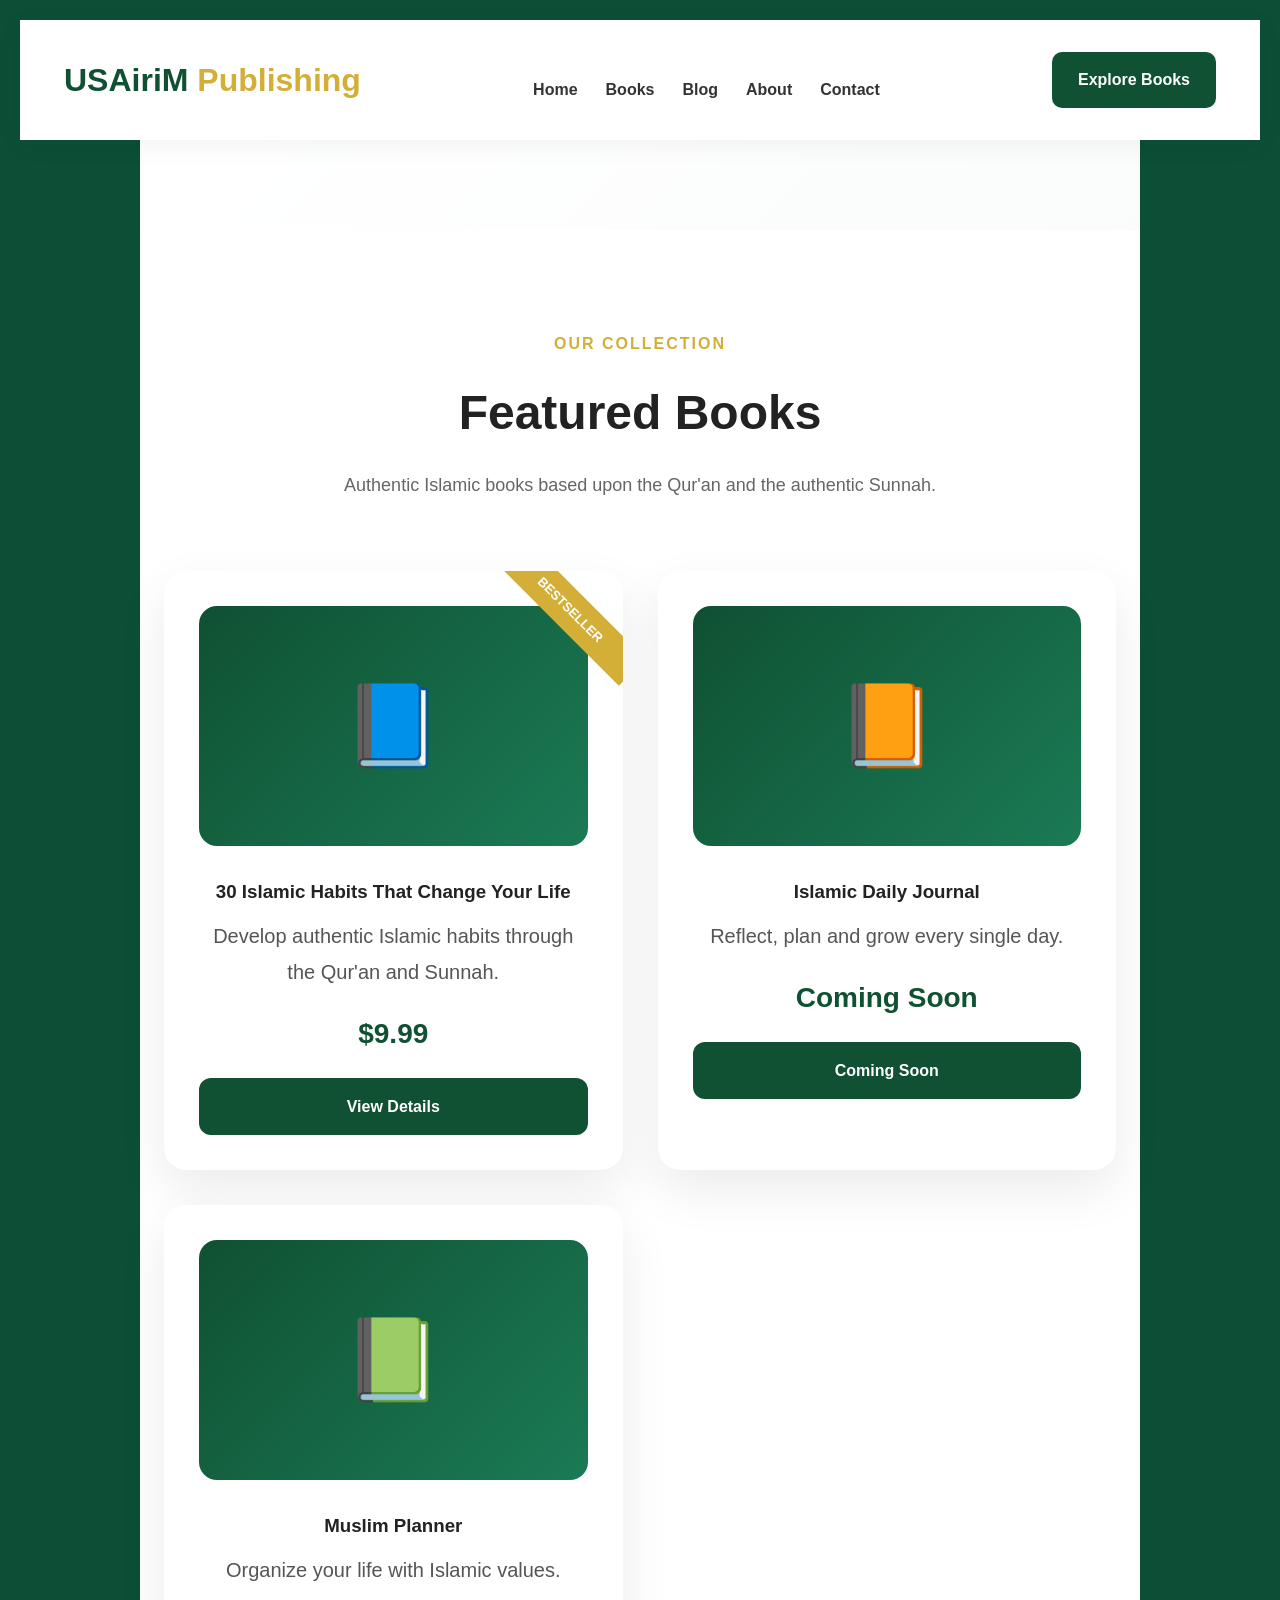
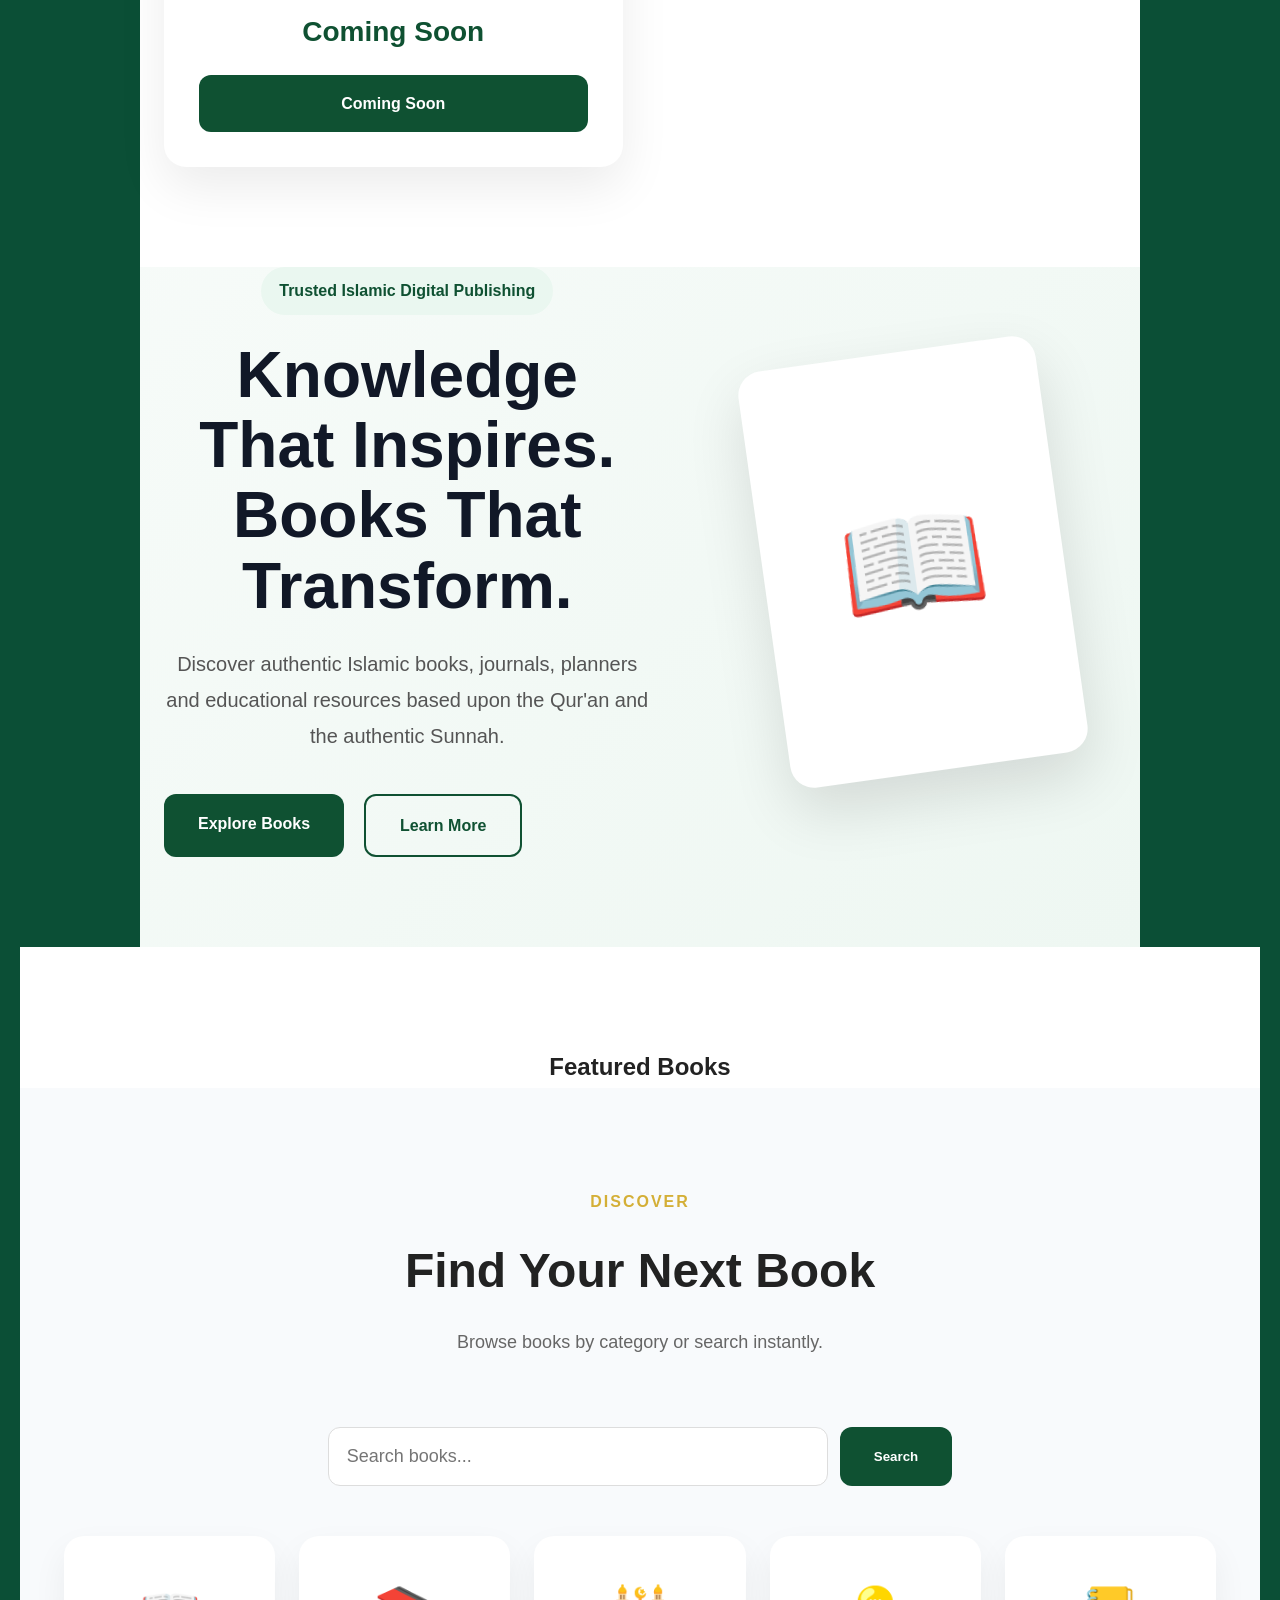
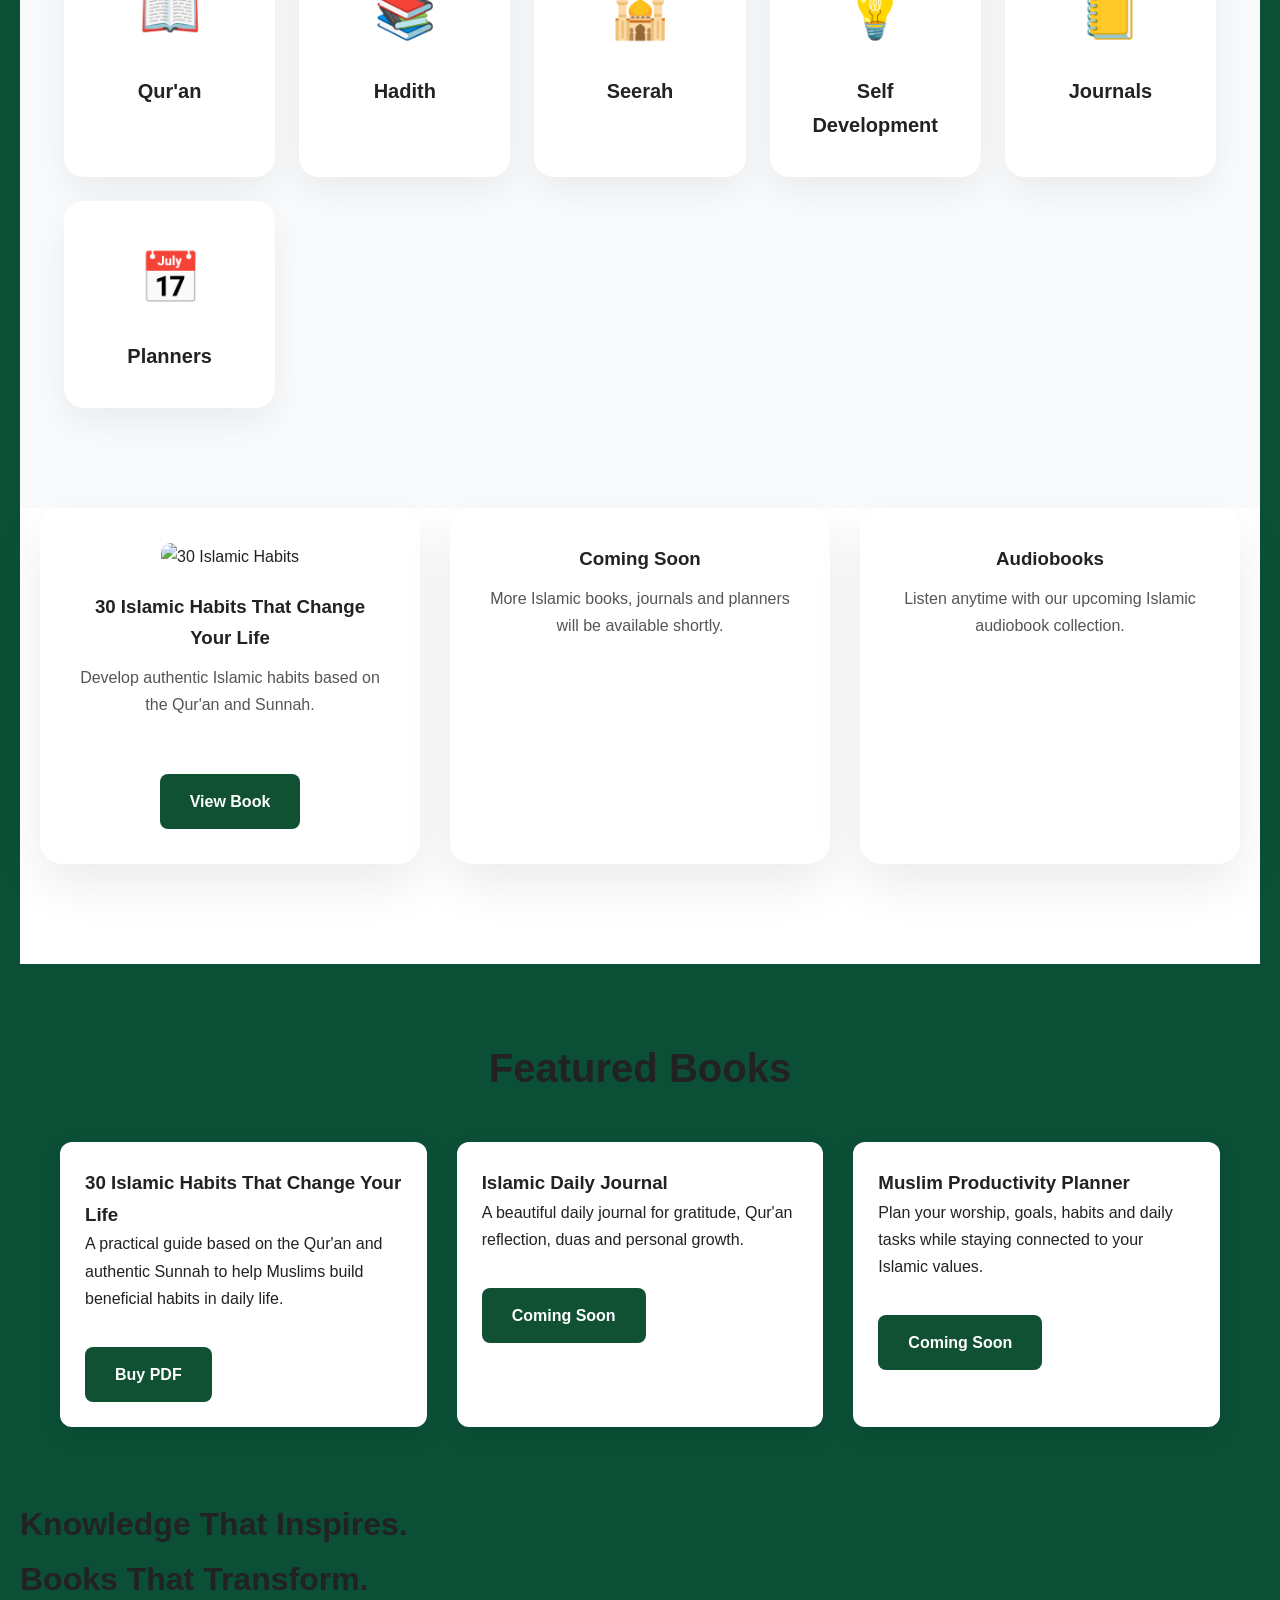
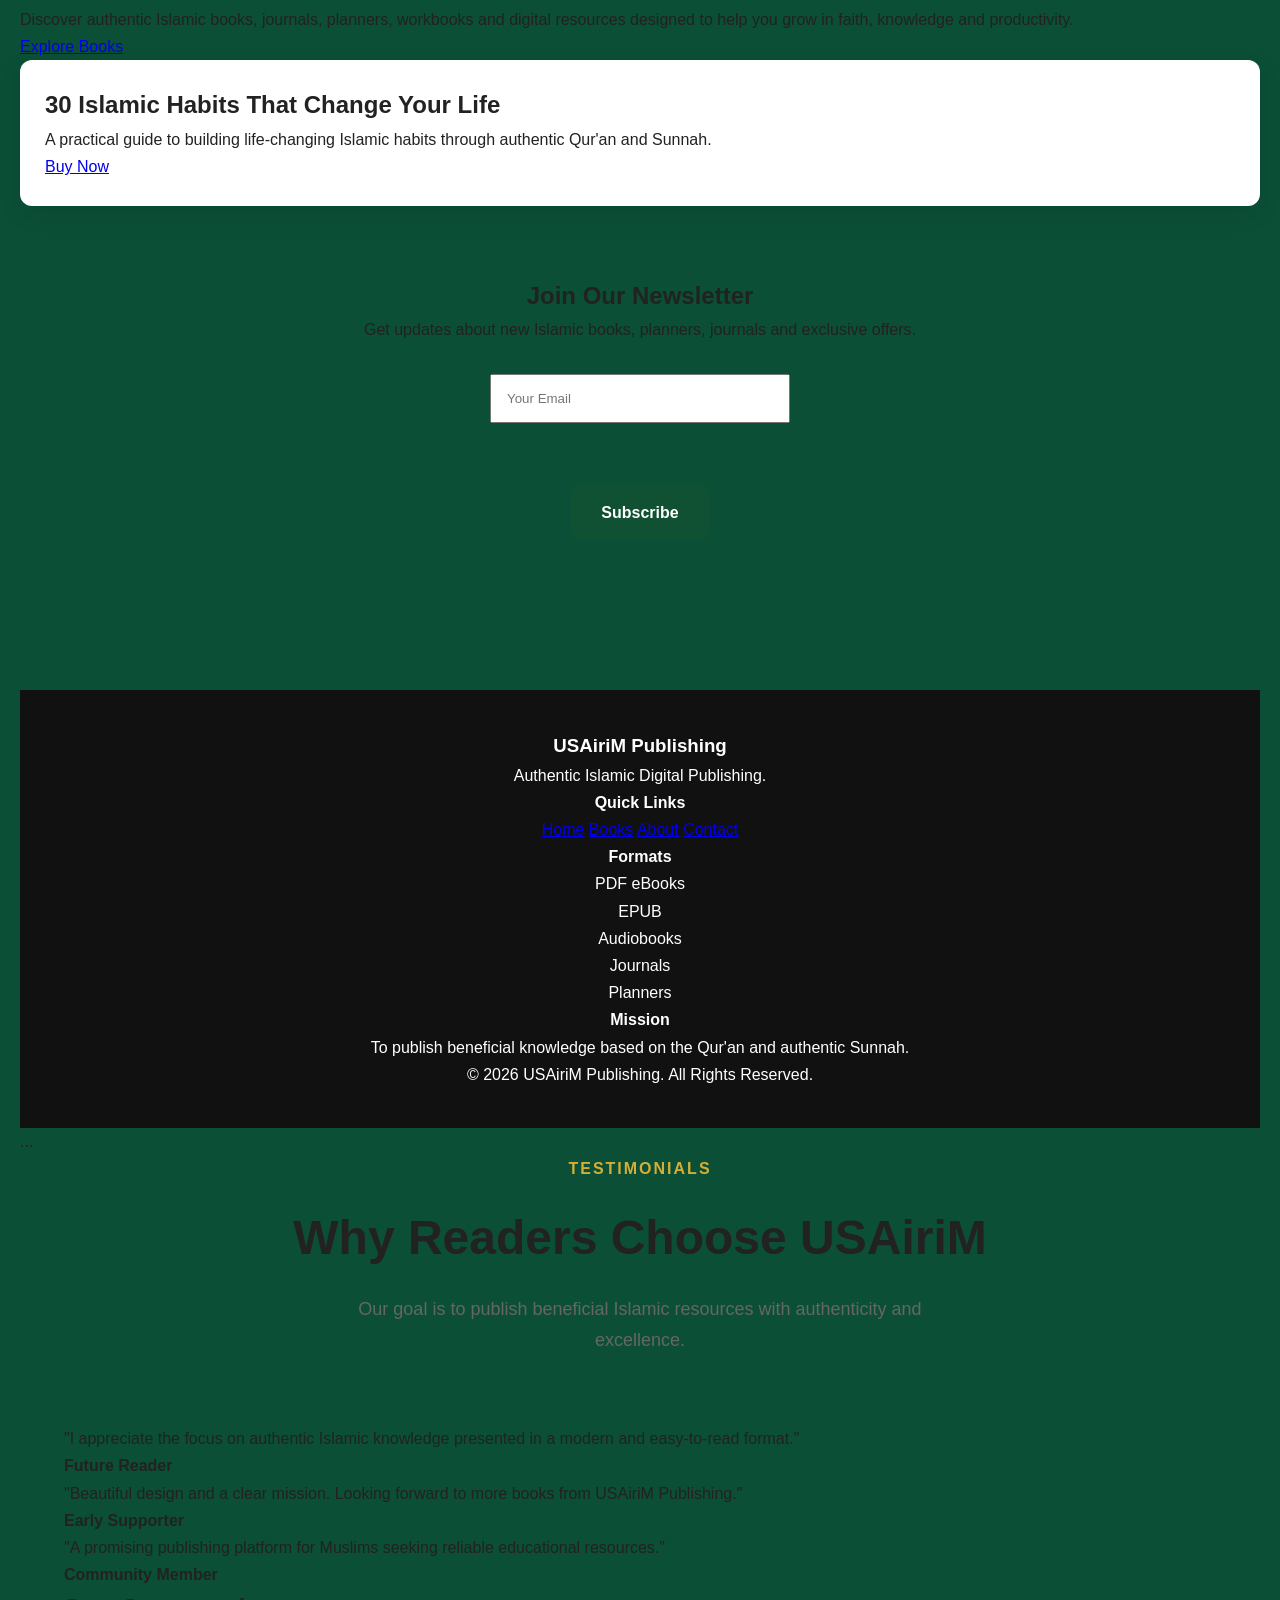
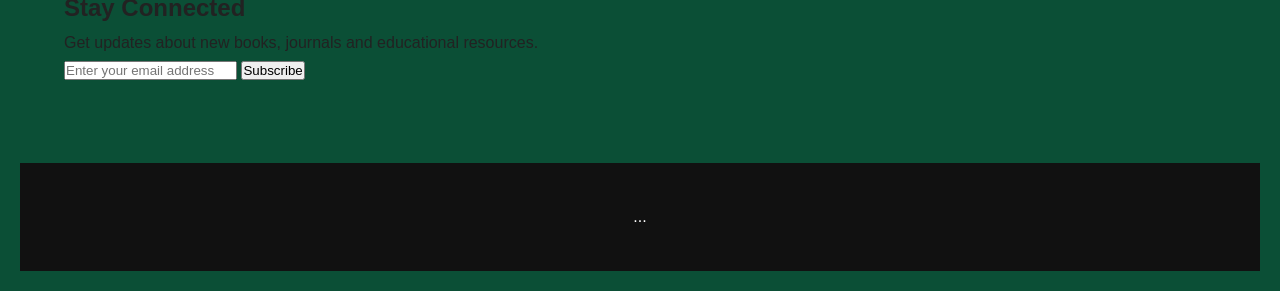
==== index.html @ 2bd8080d "Add footer and testimonials sections to index.html Added footer section with company information, qu" ====
<!DOCTYPE html>
<html lang="en">
<head>
<meta charset="UTF-8">
<meta name="viewport" content="width=device-width, initial-scale=1.0">
<title>USAiriM Publishing</title>
<link rel="stylesheet" href="style.css">





</head>

<body>

<header>
<header class="header">

<div class="container">

<a href="index.html" class="logo">

USAiriM

<span>Publishing</span>

</a>

<nav class="nav">

<a href="index.html">Home</a>

<a href="books.html">Books</a>

<a href="#">Blog</a>

<a href="about.html">About</a>

<a href="contact.html">Contact</a>

</nav>

<a href="books.html" class="nav-btn">

Explore Books

</a>

</div>

</header>
<section class="hero">
<section class="featured">

<div class="container">

<div class="section-title">

<span>OUR COLLECTION</span>

<h2>Featured Books</h2>

<p>
Authentic Islamic books based upon the Qur'an and the authentic Sunnah.
</p>

</div>

<div class="book-grid">

<div class="book-card bestseller">

<div class="ribbon">BESTSELLER</div>

<div class="book-cover">

📘

</div>

<h3>30 Islamic Habits That Change Your Life</h3>

<p>

Develop authentic Islamic habits through the Qur'an and Sunnah.

</p>

<div class="price">

$9.99

</div>

<a href="books.html" class="buy-btn">

View Details

</a>

</div>

<div class="book-card">

<div class="book-cover">

📙

</div>

<h3>Islamic Daily Journal</h3>

<p>

Reflect, plan and grow every single day.

</p>

<div class="price">

Coming Soon

</div>

<a href="#" class="buy-btn">

Coming Soon

</a>

</div>

<div class="book-card">

<div class="book-cover">

📗

</div>

<h3>Muslim Planner</h3>

<p>

Organize your life with Islamic values.

</p>

<div class="price">

Coming Soon

</div>

<a href="#" class="buy-btn">

Coming Soon

</a>

</div>

</div>

</div>

</section>
<div class="container hero-grid">

<div class="hero-content">

<span class="hero-badge">
Trusted Islamic Digital Publishing
</span>

<h1>

Knowledge That Inspires.
<br>

Books That Transform.

</h1>

<p>

Discover authentic Islamic books, journals, planners and educational resources based upon the Qur'an and the authentic Sunnah.

</p>

<div class="hero-buttons">

<a href="books.html" class="btn-primary">

Explore Books

</a>

<a href="about.html" class="btn-secondary">

Learn More

</a>

</div>

</div>

<div class="hero-image">

<div class="book-mockup">

📖

</div>

</div>

</div>

</section>  <section class="featured">

<h2>Featured Books</h2>
<section class="discover">

<div class="container">

<div class="section-title">

<span>DISCOVER</span>

<h2>Find Your Next Book</h2>

<p>
Browse books by category or search instantly.
</p>

</div>

<div class="search-box">

<input
type="text"
placeholder="Search books...">

<button>

Search

</button>

</div>

<div class="categories">

<div class="category-card">

📖

<h3>Qur'an</h3>

</div>

<div class="category-card">

📚

<h3>Hadith</h3>

</div>

<div class="category-card">

🕌

<h3>Seerah</h3>

</div>

<div class="category-card">

💡

<h3>Self Development</h3>

</div>

<div class="category-card">

📒

<h3>Journals</h3>

</div>

<div class="category-card">

📅

<h3>Planners</h3>

</div>

</div>

</div>

</section>
<div class="books-grid">

<div class="book-card">
<img src="images/30-islamic-habits.jpg" alt="30 Islamic Habits">
<h3>30 Islamic Habits That Change Your Life</h3>
<p>Develop authentic Islamic habits based on the Qur'an and Sunnah.</p>
<a href="books.html" class="btn">View Book</a>
</div>

<div class="book-card">
<h3>Coming Soon</h3>
<p>More Islamic books, journals and planners will be available shortly.</p>
</div>

<div class="book-card">
<h3>Audiobooks</h3>
<p>Listen anytime with our upcoming Islamic audiobook collection.</p>
</div>

</div>

  </section>
<section class="section">

<h2 style="text-align:center;font-size:40px;margin-bottom:20px;">
Featured Books
</h2>

<div class="cards">

<div class="card">

<h3>30 Islamic Habits That Change Your Life</h3>

<p>
A practical guide based on the Qur'an and authentic Sunnah to help Muslims build beneficial habits in daily life.
</p>

<a class="btn" href="https://payhip.com/usairim">
Buy PDF
</a>

</div>

<div class="card">

<h3>Islamic Daily Journal</h3>

<p>
A beautiful daily journal for gratitude, Qur'an reflection, duas and personal growth.
</p>

<a class="btn" href="#">
Coming Soon
</a>

</div>

<div class="card">

<h3>Muslim Productivity Planner</h3>

<p>
Plan your worship, goals, habits and daily tasks while staying connected to your Islamic values.
</p>

<a class="btn" href="#">
Coming Soon
</a>

</div>

</div>

</section>
<h1>Knowledge That Inspires.<br>Books That Transform.</h1>

<p>

Discover authentic Islamic books, journals, planners, workbooks and digital resources designed to help you grow in faith, knowledge and productivity.

</p>

<a class="button" href="https://payhip.com/USAiriM">

Explore Books

</a>

</section>

<section class="books">

<div class="card">

<h2>30 Islamic Habits That Change Your Life</h2>

<p>

A practical guide to building life-changing Islamic habits through authentic Qur'an and Sunnah.

</p>

<a class="button" href="https://payhip.com/USAiriM">

Buy Now

</a>

</div>

</section>
<section class="section">

<h2 style="text-align:center;">
Join Our Newsletter
</h2>

<p style="text-align:center;max-width:700px;margin:auto;">
Get updates about new Islamic books, planners, journals and exclusive offers.
</p>

<div style="text-align:center;margin-top:30px;">

<input
type="email"
placeholder="Your Email"
style="padding:15px;width:300px;max-width:90%;">

<br><br>

<a class="btn" href="#">
Subscribe
</a>

</div>

</section>
<footer class="footer">

<div class="container footer-grid">

<div>

<h3>USAiriM Publishing</h3>

<p>

Authentic Islamic Digital Publishing.

</p>

</div>

<div>

<h4>Quick Links</h4>

<a href="index.html">Home</a>

<a href="books.html">Books</a>

<a href="about.html">About</a>

<a href="contact.html">Contact</a>

</div>

<div>

<h4>Formats</h4>

<p>PDF eBooks</p>

<p>EPUB</p>

<p>Audiobooks</p>

<p>Journals</p>

<p>Planners</p>

</div>

<div>

<h4>Mission</h4>

<p>

To publish beneficial knowledge based on the Qur'an and authentic Sunnah.

</p>

</div>

</div>

<div class="copyright">

© 2026 USAiriM Publishing. All Rights Reserved.

</div>

</footer>
...
</section>  <!-- Featured Books  -->

<!-- Discover Section -->

<!-- Statistics Section -->
<section class="testimonials">

<div class="container">

<div class="section-title">

<span>TESTIMONIALS</span>

<h2>Why Readers Choose USAiriM</h2>

<p>
Our goal is to publish beneficial Islamic resources with authenticity and excellence.
</p>

</div>

<div class="testimonial-grid">

<div class="testimonial-card">

<p>
"I appreciate the focus on authentic Islamic knowledge presented in a modern and easy-to-read format."
</p>

<h4>Future Reader</h4>

</div>

<div class="testimonial-card">

<p>
"Beautiful design and a clear mission. Looking forward to more books from USAiriM Publishing."
</p>

<h4>Early Supporter</h4>

</div>

<div class="testimonial-card">

<p>
"A promising publishing platform for Muslims seeking reliable educational resources."
</p>

<h4>Community Member</h4>

</div>

</div>

</div>

</section>
<!-- Testimonials -->
<section class="newsletter">

<div class="container">

<h2>Stay Connected</h2>

<p>
Get updates about new books, journals and educational resources.
</p>

<form class="newsletter-form">

<input
type="email"
placeholder="Enter your email address">

<button>

Subscribe

</button>

</form>

</div>

</section>
<!-- Newsletter -->

<footer>
...
</footer>

</body>
</body>

</html>
---- style.css ----
*{
margin:0;
padding:0;
box-sizing:border-box;
}

body{
font-family:Arial,sans-serif;
background:#ffffff;
color:#222;
line-height:1.7;
}

header{
background:#0b4f36;
padding:20px;
position:sticky;
top:0;
}

.logo{
color:white;
font-size:36px;
font-weight:bold;
text-align:center;
}

nav{
display:flex;
justify-content:center;
gap:30px;
margin-top:20px;
flex-wrap:wrap;
}

nav a{
color:white;
text-decoration:none;
font-weight:bold;
}

.hero{
padding:80px 20px;
text-align:center;
max-width:1000px;
margin:auto;
}

.hero h1{
font-size:55px;
margin-bottom:20px;
}

.hero p{
font-size:22px;
max-width:800px;
margin:auto;
}

.btn{
display:inline-block;
margin-top:35px;
padding:16px 40px;
background:#198754;
color:white;
text-decoration:none;
border-radius:8px;
font-weight:bold;
}

.section{
padding:70px 20px;
max-width:1200px;
margin:auto;
}

.cards{
display:grid;
grid-template-columns:repeat(auto-fit,minmax(280px,1fr));
gap:30px;
margin-top:40px;
}

.card{
background:white;
border-radius:12px;
padding:25px;
box-shadow:0 8px 25px rgba(0,0,0,.08);
}

.card img{
width:100%;
border-radius:10px;
}

footer{
background:#111;
color:white;
padding:40px;
text-align:center;
margin-top:80px;
}
.book{
max-width:380px;
margin:auto;
background:white;
padding:25px;
border-radius:15px;
box-shadow:0 10px 30px rgba(0,0,0,.08);
text-align:center;
}

.book img{
width:100%;
border-radius:10px;
margin-bottom:20px;
}

.book h2{
color:#0F5132;
margin:15px 0;
}

.btn{
display:inline-block;
padding:14px 30px;
background:#0F5132;
color:white;
text-decoration:none;
border-radius:8px;
font-weight:bold;
}
.featured{
padding:80px 20px;
background:#f7f7f7;
text-align:center;
}

.books-grid{
display:grid;
grid-template-columns:repeat(auto-fit,minmax(280px,1fr));
gap:30px;
max-width:1200px;
margin:auto;
}

.book-card{
background:white;
padding:25px;
border-radius:15px;
box-shadow:0 10px 30px rgba(0,0,0,.08);
}

.book-card img{
width:100%;
border-radius:10px;
margin-bottom:20px;
}

.book-card h3{
margin-bottom:10px;
}

.book-card p{
margin-bottom:20px;
color:#555;
}
:root{

--primary:#0F5132;

--gold:#D4AF37;

--dark:#111827;

--light:#FAFAFA;

}

.container{

max-width:1200px;

margin:auto;

padding:0 24px;

}

.header{

background:white;

position:sticky;

top:0;

z-index:1000;

box-shadow:0 5px 25px rgba(0,0,0,.05);

}

.header .container{

display:flex;

align-items:center;

justify-content:space-between;

height:80px;

}

.logo{

font-size:32px;

font-weight:800;

text-decoration:none;

color:var(--primary);

}

.logo span{

color:var(--gold);

}

.nav{

display:flex;

gap:28px;

}

.nav a{

text-decoration:none;

font-weight:600;

color:#333;

transition:.3s;

}

.nav a:hover{

color:var(--primary);

}

.nav-btn{

background:var(--primary);

color:white;

padding:14px 26px;

border-radius:10px;

text-decoration:none;

font-weight:bold;

transition:.3s;

}

.nav-btn:hover{

transform:translateY(-2px);

}
.hero{

padding:90px 0;

background:linear-gradient(135deg,#ffffff,#eef7f2);

}

.hero-grid{

display:grid;

grid-template-columns:1.2fr 1fr;

align-items:center;

gap:60px;

}

.hero-badge{

display:inline-block;

background:#EAF7F0;

color:#0F5132;

padding:10px 18px;

border-radius:30px;

font-weight:600;

margin-bottom:25px;

}

.hero h1{

font-size:64px;

line-height:1.1;

margin-bottom:25px;

color:#111827;

}

.hero p{

font-size:20px;

color:#555;

line-height:1.8;

max-width:620px;

}

.hero-buttons{

margin-top:40px;

display:flex;

gap:20px;

flex-wrap:wrap;

}

.btn-primary{

background:#0F5132;

color:white;

padding:16px 34px;

border-radius:12px;

text-decoration:none;

font-weight:bold;

}

.btn-secondary{

border:2px solid #0F5132;

padding:16px 34px;

border-radius:12px;

text-decoration:none;

font-weight:bold;

color:#0F5132;

}

.hero-image{

display:flex;

justify-content:center;

}

.book-mockup{

width:300px;

height:420px;

background:white;

border-radius:24px;

box-shadow:0 25px 60px rgba(0,0,0,.12);

display:flex;

justify-content:center;

align-items:center;

font-size:120px;

transform:rotate(-8deg);

transition:.4s;

}

.book-mockup:hover{

transform:rotate(0deg) scale(1.05);

}

@media(max-width:900px){

.hero-grid{

grid-template-columns:1fr;

text-align:center;

}

.hero h1{

font-size:42px;

}

.hero-buttons{

justify-content:center;

}

}
.featured{

padding:100px 0;

background:white;

}

.section-title{

text-align:center;

margin-bottom:70px;

}

.section-title span{

color:var(--gold);

font-weight:700;

letter-spacing:2px;

}

.section-title h2{

font-size:48px;

margin:15px 0;

}

.section-title p{

max-width:650px;

margin:auto;

color:#666;

font-size:18px;

}

.book-grid{

display:grid;

grid-template-columns:repeat(auto-fit,minmax(300px,1fr));

gap:35px;

}

.book-card{

background:white;

border-radius:22px;

padding:35px;

box-shadow:0 20px 50px rgba(0,0,0,.08);

transition:.35s;

position:relative;

overflow:hidden;

}

.book-card:hover{

transform:translateY(-10px);

}

.book-cover{

height:240px;

background:linear-gradient(135deg,#0F5132,#1B7A55);

border-radius:18px;

display:flex;

justify-content:center;

align-items:center;

font-size:80px;

margin-bottom:30px;

color:white;

}

.ribbon{

position:absolute;

top:20px;

right:-35px;

background:#D4AF37;

color:white;

padding:8px 45px;

font-size:13px;

transform:rotate(45deg);

font-weight:bold;

}

.price{

font-size:28px;

font-weight:bold;

color:#0F5132;

margin:20px 0;

}

.buy-btn{

display:block;

text-align:center;

background:#0F5132;

color:white;

padding:15px;

border-radius:12px;

text-decoration:none;

font-weight:bold;

transition:.3s;

}

.buy-btn:hover{

background:#0a3c26;

}
.discover{

padding:100px 0;

background:#f8fafc;

}

.search-box{

display:flex;

justify-content:center;

gap:12px;

margin:50px 0;

flex-wrap:wrap;

}

.search-box input{

width:500px;

max-width:100%;

padding:18px;

border-radius:12px;

border:1px solid #ddd;

font-size:18px;

}

.search-box button{

padding:18px 34px;

border:none;

border-radius:12px;

background:#0F5132;

color:white;

font-weight:bold;

cursor:pointer;

}

.categories{

display:grid;

grid-template-columns:repeat(auto-fit,minmax(180px,1fr));

gap:24px;

}

.category-card{

background:white;

padding:35px;

border-radius:20px;

text-align:center;

box-shadow:0 15px 35px rgba(0,0,0,.06);

transition:.3s;

}

.category-card:hover{

transform:translateY(-8px);

}

.category-card{

font-size:50px;

}

.category-card h3{

margin-top:18px;

font-size:20px;

}
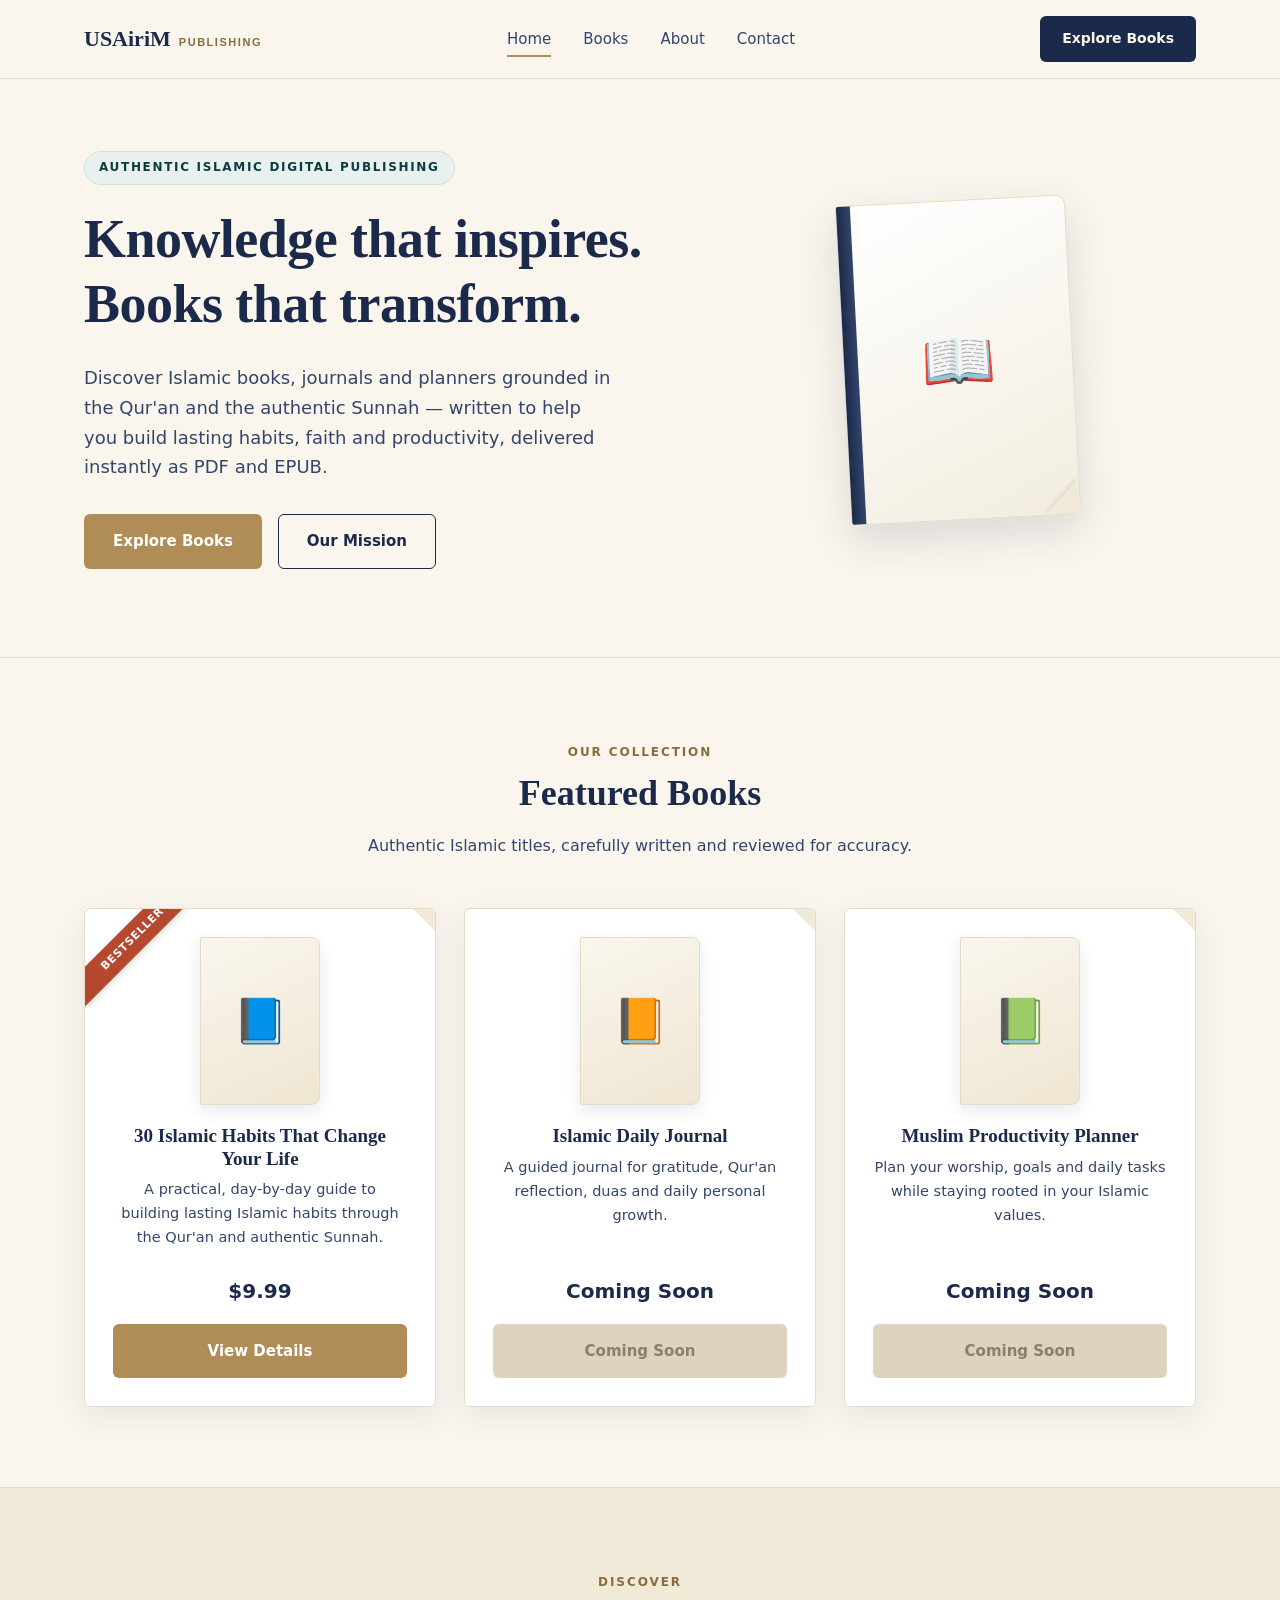
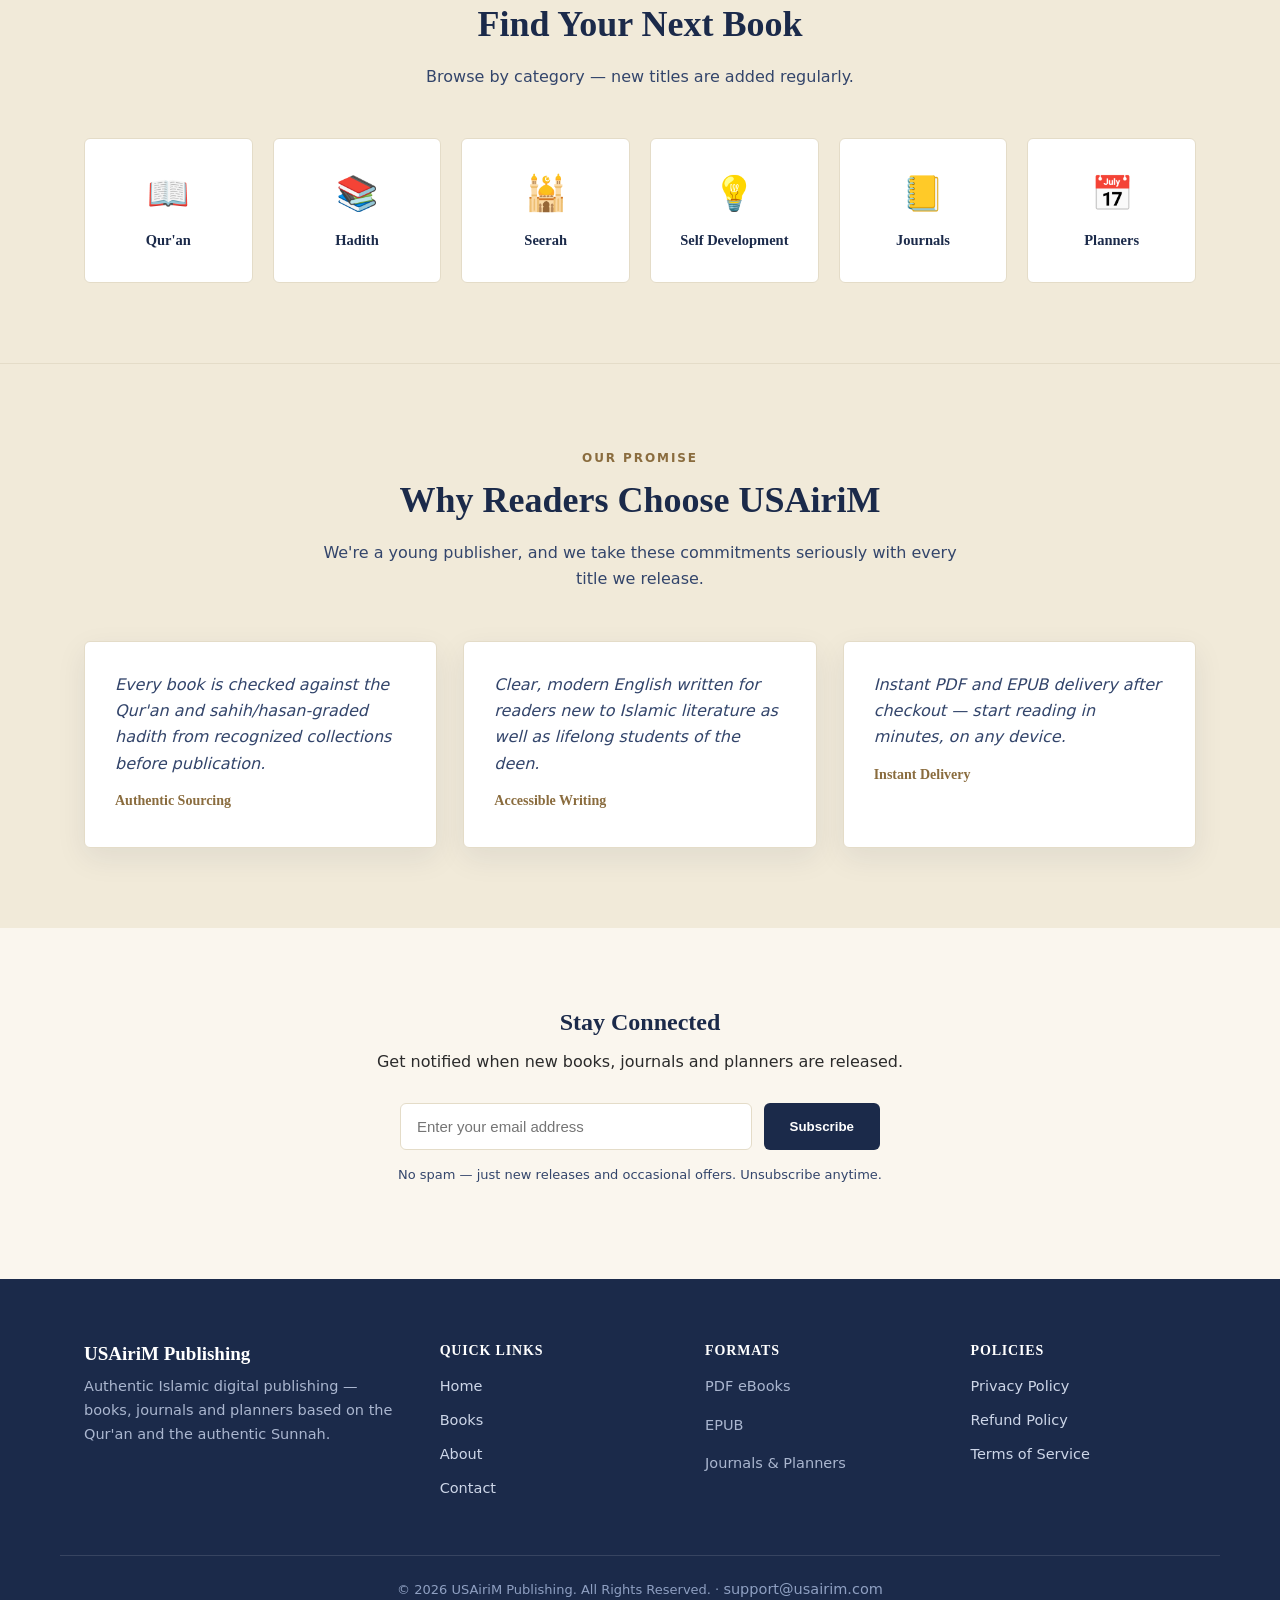
==== commit 6bc5215e: "Add files via upload" ====
--- a/index.html
+++ b/index.html
@@ -3,609 +3,193 @@
 <head>
 <meta charset="UTF-8">
 <meta name="viewport" content="width=device-width, initial-scale=1.0">
-<title>USAiriM Publishing</title>
+<title>USAiriM Publishing — Authentic Islamic Books, Journals &amp; Planners (PDF/EPUB)</title>
+<meta name="description" content="USAiriM Publishing creates authentic Islamic books, journals and planners grounded in the Qur'an and the Sunnah — instant digital downloads in PDF and EPUB for readers across the USA and worldwide.">
+<link rel="canonical" href="https://usairim.pages.dev/">
+<meta name="robots" content="index, follow">
+
+<!-- Open Graph / social sharing -->
+<meta property="og:type" content="website">
+<meta property="og:title" content="USAiriM Publishing — Authentic Islamic Books, Journals &amp; Planners">
+<meta property="og:description" content="Authentic Islamic books, journals and planners based on the Qur'an and the authentic Sunnah — available instantly as PDF and EPUB downloads.">
+<meta property="og:url" content="https://usairim.pages.dev/">
+<meta property="og:site_name" content="USAiriM Publishing">
+<meta property="og:image" content="https://usairim.pages.dev/images/social-share.jpg">
+<meta name="twitter:card" content="summary_large_image">
+<meta name="twitter:title" content="USAiriM Publishing — Authentic Islamic Books, Journals &amp; Planners">
+<meta name="twitter:description" content="Authentic Islamic books, journals and planners based on the Qur'an and the authentic Sunnah.">
+
+<link rel="icon" href="favicon.svg" type="image/svg+xml">
 <link rel="stylesheet" href="style.css">
 
-
-
-
-
+<script type="application/ld+json">
+{
+  "@context": "https://schema.org",
+  "@type": "Organization",
+  "name": "USAiriM Publishing",
+  "url": "https://usairim.pages.dev/",
+  "description": "Publisher of authentic Islamic books, journals and planners based on the Qur'an and the authentic Sunnah, sold as digital downloads.",
+  "sameAs": []
+}
+</script>
 </head>
 
 <body>
 
-<header>
 <header class="header">
+  <div class="container">
+    <a href="index.html" class="logo">USAiriM <span>Publishing</span></a>
+    <button class="nav-toggle" aria-label="Open menu" aria-expanded="false" id="navToggle">☰</button>
+    <nav class="nav" id="siteNav">
+      <a href="index.html" class="active">Home</a>
+      <a href="books.html">Books</a>
+      <a href="about.html">About</a>
+      <a href="contact.html">Contact</a>
+    </nav>
+    <a href="books.html" class="nav-btn">Explore Books</a>
+  </div>
+</header>
 
-<div class="container">
-
-<a href="index.html" class="logo">
-
-USAiriM
-
-<span>Publishing</span>
-
-</a>
-
-<nav class="nav">
-
-<a href="index.html">Home</a>
-
-<a href="books.html">Books</a>
-
-<a href="#">Blog</a>
-
-<a href="about.html">About</a>
-
-<a href="contact.html">Contact</a>
-
-</nav>
-
-<a href="books.html" class="nav-btn">
-
-Explore Books
-
-</a>
-
-</div>
-
-</header>
 <section class="hero">
-<section class="featured">
-
-<div class="container">
-
-<div class="section-title">
-
-<span>OUR COLLECTION</span>
-
-<h2>Featured Books</h2>
-
-<p>
-Authentic Islamic books based upon the Qur'an and the authentic Sunnah.
-</p>
-
-</div>
-
-<div class="book-grid">
-
-<div class="book-card bestseller">
-
-<div class="ribbon">BESTSELLER</div>
-
-<div class="book-cover">
-
-📘
-
-</div>
-
-<h3>30 Islamic Habits That Change Your Life</h3>
-
-<p>
-
-Develop authentic Islamic habits through the Qur'an and Sunnah.
-
-</p>
-
-<div class="price">
-
-$9.99
-
-</div>
-
-<a href="books.html" class="buy-btn">
-
-View Details
-
-</a>
-
-</div>
-
-<div class="book-card">
-
-<div class="book-cover">
-
-📙
-
-</div>
-
-<h3>Islamic Daily Journal</h3>
-
-<p>
-
-Reflect, plan and grow every single day.
-
-</p>
-
-<div class="price">
-
-Coming Soon
-
-</div>
-
-<a href="#" class="buy-btn">
-
-Coming Soon
-
-</a>
-
-</div>
-
-<div class="book-card">
-
-<div class="book-cover">
-
-📗
-
-</div>
-
-<h3>Muslim Planner</h3>
-
-<p>
-
-Organize your life with Islamic values.
-
-</p>
-
-<div class="price">
-
-Coming Soon
-
-</div>
-
-<a href="#" class="buy-btn">
-
-Coming Soon
-
-</a>
-
-</div>
-
-</div>
-
-</div>
-
-</section>
-<div class="container hero-grid">
-
-<div class="hero-content">
-
-<span class="hero-badge">
-Trusted Islamic Digital Publishing
-</span>
-
-<h1>
-
-Knowledge That Inspires.
-<br>
-
-Books That Transform.
-
-</h1>
-
-<p>
-
-Discover authentic Islamic books, journals, planners and educational resources based upon the Qur'an and the authentic Sunnah.
-
-</p>
-
-<div class="hero-buttons">
-
-<a href="books.html" class="btn-primary">
-
-Explore Books
-
-</a>
-
-<a href="about.html" class="btn-secondary">
-
-Learn More
-
-</a>
-
-</div>
-
-</div>
-
-<div class="hero-image">
-
-<div class="book-mockup">
-
-📖
-
-</div>
-
-</div>
-
-</div>
-
-</section>  <section class="featured">
-
-<h2>Featured Books</h2>
-<section class="discover">
-
-<div class="container">
-
-<div class="section-title">
-
-<span>DISCOVER</span>
-
-<h2>Find Your Next Book</h2>
-
-<p>
-Browse books by category or search instantly.
-</p>
-
-</div>
-
-<div class="search-box">
-
-<input
-type="text"
-placeholder="Search books...">
-
-<button>
-
-Search
-
-</button>
-
-</div>
-
-<div class="categories">
-
-<div class="category-card">
-
-📖
-
-<h3>Qur'an</h3>
-
-</div>
-
-<div class="category-card">
-
-📚
-
-<h3>Hadith</h3>
-
-</div>
-
-<div class="category-card">
-
-🕌
-
-<h3>Seerah</h3>
-
-</div>
-
-<div class="category-card">
-
-💡
-
-<h3>Self Development</h3>
-
-</div>
-
-<div class="category-card">
-
-📒
-
-<h3>Journals</h3>
-
-</div>
-
-<div class="category-card">
-
-📅
-
-<h3>Planners</h3>
-
-</div>
-
-</div>
-
-</div>
-
-</section>
-<div class="books-grid">
-
-<div class="book-card">
-<img src="images/30-islamic-habits.jpg" alt="30 Islamic Habits">
-<h3>30 Islamic Habits That Change Your Life</h3>
-<p>Develop authentic Islamic habits based on the Qur'an and Sunnah.</p>
-<a href="books.html" class="btn">View Book</a>
-</div>
-
-<div class="book-card">
-<h3>Coming Soon</h3>
-<p>More Islamic books, journals and planners will be available shortly.</p>
-</div>
-
-<div class="book-card">
-<h3>Audiobooks</h3>
-<p>Listen anytime with our upcoming Islamic audiobook collection.</p>
-</div>
-
-</div>
-
-  </section>
-<section class="section">
-
-<h2 style="text-align:center;font-size:40px;margin-bottom:20px;">
-Featured Books
-</h2>
-
-<div class="cards">
-
-<div class="card">
-
-<h3>30 Islamic Habits That Change Your Life</h3>
-
-<p>
-A practical guide based on the Qur'an and authentic Sunnah to help Muslims build beneficial habits in daily life.
-</p>
-
-<a class="btn" href="https://payhip.com/usairim">
-Buy PDF
-</a>
-
-</div>
-
-<div class="card">
-
-<h3>Islamic Daily Journal</h3>
-
-<p>
-A beautiful daily journal for gratitude, Qur'an reflection, duas and personal growth.
-</p>
-
-<a class="btn" href="#">
-Coming Soon
-</a>
-
-</div>
-
-<div class="card">
-
-<h3>Muslim Productivity Planner</h3>
-
-<p>
-Plan your worship, goals, habits and daily tasks while staying connected to your Islamic values.
-</p>
-
-<a class="btn" href="#">
-Coming Soon
-</a>
-
-</div>
-
-</div>
-
-</section>
-<h1>Knowledge That Inspires.<br>Books That Transform.</h1>
-
-<p>
-
-Discover authentic Islamic books, journals, planners, workbooks and digital resources designed to help you grow in faith, knowledge and productivity.
-
-</p>
-
-<a class="button" href="https://payhip.com/USAiriM">
-
-Explore Books
-
-</a>
-
+  <div class="container hero-grid">
+    <div class="hero-content">
+      <span class="hero-badge">Authentic Islamic Digital Publishing</span>
+      <h1>Knowledge that inspires.<br>Books that transform.</h1>
+      <p>Discover Islamic books, journals and planners grounded in the Qur'an and the authentic Sunnah — written to help you build lasting habits, faith and productivity, delivered instantly as PDF and EPUB.</p>
+      <div class="hero-buttons">
+        <a href="books.html" class="btn-primary">Explore Books</a>
+        <a href="about.html" class="btn-secondary">Our Mission</a>
+      </div>
+    </div>
+    <div class="hero-image">
+      <div class="book-mockup" aria-hidden="true">📖</div>
+    </div>
+  </div>
 </section>
 
-<section class="books">
+<section class="featured">
+  <div class="container">
+    <div class="section-title">
+      <span>Our Collection</span>
+      <h2>Featured Books</h2>
+      <p>Authentic Islamic titles, carefully written and reviewed for accuracy.</p>
+    </div>
+    <div class="book-grid">
 
-<div class="card">
+      <div class="book-card bestseller">
+        <div class="ribbon">Bestseller</div>
+        <div class="book-cover" aria-hidden="true">📘</div>
+        <h3>30 Islamic Habits That Change Your Life</h3>
+        <p>A practical, day-by-day guide to building lasting Islamic habits through the Qur'an and authentic Sunnah.</p>
+        <div class="price">$9.99</div>
+        <a href="30-islamic-habits.html" class="buy-btn">View Details</a>
+      </div>
 
-<h2>30 Islamic Habits That Change Your Life</h2>
+      <div class="book-card">
+        <div class="book-cover" aria-hidden="true">📙</div>
+        <h3>Islamic Daily Journal</h3>
+        <p>A guided journal for gratitude, Qur'an reflection, duas and daily personal growth.</p>
+        <div class="price">Coming Soon</div>
+        <a href="books.html" class="buy-btn disabled" aria-disabled="true">Coming Soon</a>
+      </div>
 
-<p>
+      <div class="book-card">
+        <div class="book-cover" aria-hidden="true">📗</div>
+        <h3>Muslim Productivity Planner</h3>
+        <p>Plan your worship, goals and daily tasks while staying rooted in your Islamic values.</p>
+        <div class="price">Coming Soon</div>
+        <a href="books.html" class="buy-btn disabled" aria-disabled="true">Coming Soon</a>
+      </div>
 
-A practical guide to building life-changing Islamic habits through authentic Qur'an and Sunnah.
+    </div>
+  </div>
+</section>
 
-</p>
+<section class="discover">
+  <div class="container">
+    <div class="section-title">
+      <span>Discover</span>
+      <h2>Find Your Next Book</h2>
+      <p>Browse by category — new titles are added regularly.</p>
+    </div>
+    <div class="categories">
+      <div class="category-card">📖<h3>Qur'an</h3></div>
+      <div class="category-card">📚<h3>Hadith</h3></div>
+      <div class="category-card">🕌<h3>Seerah</h3></div>
+      <div class="category-card">💡<h3>Self Development</h3></div>
+      <div class="category-card">📒<h3>Journals</h3></div>
+      <div class="category-card">📅<h3>Planners</h3></div>
+    </div>
+  </div>
+</section>
 
-<a class="button" href="https://payhip.com/USAiriM">
+<section class="testimonials">
+  <div class="container">
+    <div class="section-title">
+      <span>Our Promise</span>
+      <h2>Why Readers Choose USAiriM</h2>
+      <p>We're a young publisher, and we take these commitments seriously with every title we release.</p>
+    </div>
+    <div class="testimonial-grid">
+      <div class="testimonial-card">
+        <p>Every book is checked against the Qur'an and sahih/hasan-graded hadith from recognized collections before publication.</p>
+        <h4>Authentic Sourcing</h4>
+      </div>
+      <div class="testimonial-card">
+        <p>Clear, modern English written for readers new to Islamic literature as well as lifelong students of the deen.</p>
+        <h4>Accessible Writing</h4>
+      </div>
+      <div class="testimonial-card">
+        <p>Instant PDF and EPUB delivery after checkout — start reading in minutes, on any device.</p>
+        <h4>Instant Delivery</h4>
+      </div>
+    </div>
+  </div>
+</section>
 
-Buy Now
+<section class="newsletter">
+  <div class="container">
+    <h2>Stay Connected</h2>
+    <p>Get notified when new books, journals and planners are released.</p>
+    <form class="newsletter-form" action="https://formsubmit.co/support@usairim.com" method="POST">
+      <input type="email" name="email" placeholder="Enter your email address" required>
+      <button type="submit">Subscribe</button>
+    </form>
+    <p class="form-note">No spam — just new releases and occasional offers. Unsubscribe anytime.</p>
+  </div>
+</section>
 
-</a>
-
-</div>
-
-</section>
-<section class="section">
-
-<h2 style="text-align:center;">
-Join Our Newsletter
-</h2>
-
-<p style="text-align:center;max-width:700px;margin:auto;">
-Get updates about new Islamic books, planners, journals and exclusive offers.
-</p>
-
-<div style="text-align:center;margin-top:30px;">
-
-<input
-type="email"
-placeholder="Your Email"
-style="padding:15px;width:300px;max-width:90%;">
-
-<br><br>
-
-<a class="btn" href="#">
-Subscribe
-</a>
-
-</div>
-
-</section>
 <footer class="footer">
-
-<div class="container footer-grid">
-
-<div>
-
-<h3>USAiriM Publishing</h3>
-
-<p>
-
-Authentic Islamic Digital Publishing.
-
-</p>
-
-</div>
-
-<div>
-
-<h4>Quick Links</h4>
-
-<a href="index.html">Home</a>
-
-<a href="books.html">Books</a>
-
-<a href="about.html">About</a>
-
-<a href="contact.html">Contact</a>
-
-</div>
-
-<div>
-
-<h4>Formats</h4>
-
-<p>PDF eBooks</p>
-
-<p>EPUB</p>
-
-<p>Audiobooks</p>
-
-<p>Journals</p>
-
-<p>Planners</p>
-
-</div>
-
-<div>
-
-<h4>Mission</h4>
-
-<p>
-
-To publish beneficial knowledge based on the Qur'an and authentic Sunnah.
-
-</p>
-
-</div>
-
-</div>
-
-<div class="copyright">
-
-© 2026 USAiriM Publishing. All Rights Reserved.
-
-</div>
-
-</footer>
-...
-</section>  <!-- Featured Books  -->
-
-<!-- Discover Section -->
-
-<!-- Statistics Section -->
-<section class="testimonials">
-
-<div class="container">
-
-<div class="section-title">
-
-<span>TESTIMONIALS</span>
-
-<h2>Why Readers Choose USAiriM</h2>
-
-<p>
-Our goal is to publish beneficial Islamic resources with authenticity and excellence.
-</p>
-
-</div>
-
-<div class="testimonial-grid">
-
-<div class="testimonial-card">
-
-<p>
-"I appreciate the focus on authentic Islamic knowledge presented in a modern and easy-to-read format."
-</p>
-
-<h4>Future Reader</h4>
-
-</div>
-
-<div class="testimonial-card">
-
-<p>
-"Beautiful design and a clear mission. Looking forward to more books from USAiriM Publishing."
-</p>
-
-<h4>Early Supporter</h4>
-
-</div>
-
-<div class="testimonial-card">
-
-<p>
-"A promising publishing platform for Muslims seeking reliable educational resources."
-</p>
-
-<h4>Community Member</h4>
-
-</div>
-
-</div>
-
-</div>
-
-</section>
-<!-- Testimonials -->
-<section class="newsletter">
-
-<div class="container">
-
-<h2>Stay Connected</h2>
-
-<p>
-Get updates about new books, journals and educational resources.
-</p>
-
-<form class="newsletter-form">
-
-<input
-type="email"
-placeholder="Enter your email address">
-
-<button>
-
-Subscribe
-
-</button>
-
-</form>
-
-</div>
-
-</section>
-<!-- Newsletter -->
-
-<footer>
-...
+  <div class="container footer-grid">
+    <div>
+      <h3>USAiriM Publishing</h3>
+      <p>Authentic Islamic digital publishing — books, journals and planners based on the Qur'an and the authentic Sunnah.</p>
+    </div>
+    <div>
+      <h4>Quick Links</h4>
+      <a href="index.html">Home</a>
+      <a href="books.html">Books</a>
+      <a href="about.html">About</a>
+      <a href="contact.html">Contact</a>
+    </div>
+    <div>
+      <h4>Formats</h4>
+      <p>PDF eBooks</p>
+      <p>EPUB</p>
+      <p>Journals &amp; Planners</p>
+    </div>
+    <div>
+      <h4>Policies</h4>
+      <a href="privacy-policy.html">Privacy Policy</a>
+      <a href="refund-policy.html">Refund Policy</a>
+      <a href="terms.html">Terms of Service</a>
+    </div>
+  </div>
+  <div class="container copyright">
+    © 2026 USAiriM Publishing. All Rights Reserved. · <a href="mailto:support@usairim.com">support@usairim.com</a>
+  </div>
 </footer>
 
+<script src="js/main.js"></script>
 </body>
-</body>
-
 </html>
--- a/style.css
+++ b/style.css
@@ -1,715 +1,486 @@
-*{
-margin:0;
-padding:0;
-box-sizing:border-box;
-}
-
+/* =========================================================
+   USAiriM Publishing — stylesheet
+   Design tokens
+   ========================================================= */
+:root{
+  --ink:#1B2A4A;          /* primary heading / dark ink */
+  --ink-soft:#33456b;
+  --parchment:#FAF6EE;    /* page background, warm paper */
+  --parchment-deep:#F1EAD9;
+  --gold:#B08D57;         /* manuscript-gold accent, used sparingly */
+  --gold-deep:#8a6c3e;
+  --teal:#0F5257;         /* secondary accent, links/icons */
+  --teal-deep:#0b3d40;
+  --charcoal:#2B2B2B;     /* body text */
+  --clay:#B5482F;         /* rare accent: bestseller ribbon only */
+  --line:#E4DCC8;
+  --radius:6px;
+  --shadow:0 10px 30px rgba(27,42,74,0.08);
+  --shadow-lift:0 16px 40px rgba(27,42,74,0.14);
+  --maxw:1160px;
+}
+
+@font-face{ /* system-safe fallbacks act as our type stack */
+}
+
+*,*::before,*::after{box-sizing:border-box;}
+html{scroll-behavior:smooth;}
 body{
-font-family:Arial,sans-serif;
-background:#ffffff;
-color:#222;
-line-height:1.7;
-}
-
-header{
-background:#0b4f36;
-padding:20px;
-position:sticky;
-top:0;
-}
-
+  margin:0;
+  background:var(--parchment);
+  color:var(--charcoal);
+  font-family:"Inter","Segoe UI",system-ui,-apple-system,sans-serif;
+  font-size:16px;
+  line-height:1.65;
+  -webkit-font-smoothing:antialiased;
+}
+h1,h2,h3,h4{
+  font-family:"Georgia","Iowan Old Style","Palatino Linotype",serif;
+  color:var(--ink);
+  line-height:1.2;
+  margin:0 0 .5em;
+  font-weight:600;
+}
+p{margin:0 0 1em;}
+a{color:var(--teal);text-decoration:none;}
+img{max-width:100%;display:block;}
+:focus-visible{outline:3px solid var(--gold);outline-offset:2px;}
+
+.container{max-width:var(--maxw);margin:0 auto;padding:0 24px;}
+
+/* eyebrow / label */
+.eyebrow{
+  display:inline-block;
+  font-family:"Inter",sans-serif;
+  font-size:12px;
+  letter-spacing:.16em;
+  text-transform:uppercase;
+  color:var(--gold-deep);
+  font-weight:700;
+  margin-bottom:10px;
+}
+
+/* =========================================================
+   Header
+   ========================================================= */
+.header{
+  background:var(--parchment);
+  border-bottom:1px solid var(--line);
+  position:sticky;
+  top:0;
+  z-index:50;
+}
+.header .container{
+  display:flex;
+  align-items:center;
+  justify-content:space-between;
+  min-height:78px;
+}
 .logo{
-color:white;
-font-size:36px;
-font-weight:bold;
-text-align:center;
-}
-
-nav{
-display:flex;
-justify-content:center;
-gap:30px;
-margin-top:20px;
-flex-wrap:wrap;
-}
-
-nav a{
-color:white;
-text-decoration:none;
-font-weight:bold;
-}
-
+  font-family:"Georgia",serif;
+  font-size:22px;
+  font-weight:700;
+  color:var(--ink);
+  display:flex;
+  align-items:baseline;
+  gap:8px;
+}
+.logo span{
+  font-family:"Inter",sans-serif;
+  font-size:11px;
+  letter-spacing:.14em;
+  text-transform:uppercase;
+  color:var(--gold-deep);
+  font-weight:600;
+}
+.nav{display:flex;align-items:center;gap:32px;}
+.nav a{
+  color:var(--ink-soft);
+  font-size:15px;
+  font-weight:500;
+  position:relative;
+  padding:6px 0;
+}
+.nav a::after{
+  content:"";
+  position:absolute;left:0;right:0;bottom:0;
+  height:2px;background:var(--gold);
+  transform:scaleX(0);transform-origin:left;
+  transition:transform .2s ease;
+}
+.nav a:hover::after,.nav a.active::after{transform:scaleX(1);}
+.nav-btn{
+  background:var(--ink);
+  color:var(--parchment) !important;
+  padding:11px 22px;
+  border-radius:var(--radius);
+  font-size:14px;
+  font-weight:600;
+  transition:background .2s ease;
+}
+.nav-btn:hover{background:var(--teal-deep);}
+.nav-toggle{display:none;}
+
+@media (max-width:760px){
+  .nav{
+    position:absolute;top:78px;left:0;right:0;
+    background:var(--parchment);
+    border-bottom:1px solid var(--line);
+    flex-direction:column;
+    align-items:flex-start;
+    gap:0;
+    padding:8px 24px 16px;
+    display:none;
+  }
+  .nav.open{display:flex;}
+  .nav a{width:100%;padding:12px 0;}
+  .nav-toggle{
+    display:inline-flex;
+    background:none;border:none;
+    font-size:26px;color:var(--ink);
+    cursor:pointer;
+  }
+}
+
+/* =========================================================
+   Hero
+   ========================================================= */
 .hero{
-padding:80px 20px;
-text-align:center;
-max-width:1000px;
-margin:auto;
-}
-
+  padding:72px 0 88px;
+  border-bottom:1px solid var(--line);
+}
+.hero-grid{
+  display:grid;
+  grid-template-columns:1.1fr .9fr;
+  gap:56px;
+  align-items:center;
+}
+.hero-badge{
+  display:inline-block;
+  font-size:12px;
+  letter-spacing:.14em;
+  text-transform:uppercase;
+  font-weight:700;
+  color:var(--teal-deep);
+  background:#e8f1f0;
+  border:1px solid #cfe3e1;
+  padding:6px 14px;
+  border-radius:999px;
+  margin-bottom:22px;
+}
 .hero h1{
-font-size:55px;
-margin-bottom:20px;
-}
-
+  font-size:clamp(34px,5vw,54px);
+  letter-spacing:-.01em;
+}
 .hero p{
-font-size:22px;
-max-width:800px;
-margin:auto;
-}
-
-.btn{
-display:inline-block;
-margin-top:35px;
-padding:16px 40px;
-background:#198754;
-color:white;
-text-decoration:none;
-border-radius:8px;
-font-weight:bold;
-}
-
-.section{
-padding:70px 20px;
-max-width:1200px;
-margin:auto;
-}
-
-.cards{
-display:grid;
-grid-template-columns:repeat(auto-fit,minmax(280px,1fr));
-gap:30px;
-margin-top:40px;
-}
-
-.card{
-background:white;
-border-radius:12px;
-padding:25px;
-box-shadow:0 8px 25px rgba(0,0,0,.08);
-}
-
-.card img{
-width:100%;
-border-radius:10px;
-}
-
-footer{
-background:#111;
-color:white;
-padding:40px;
-text-align:center;
-margin-top:80px;
-}
-.book{
-max-width:380px;
-margin:auto;
-background:white;
-padding:25px;
-border-radius:15px;
-box-shadow:0 10px 30px rgba(0,0,0,.08);
-text-align:center;
-}
-
-.book img{
-width:100%;
-border-radius:10px;
-margin-bottom:20px;
-}
-
-.book h2{
-color:#0F5132;
-margin:15px 0;
-}
-
-.btn{
-display:inline-block;
-padding:14px 30px;
-background:#0F5132;
-color:white;
-text-decoration:none;
-border-radius:8px;
-font-weight:bold;
-}
-.featured{
-padding:80px 20px;
-background:#f7f7f7;
-text-align:center;
-}
-
-.books-grid{
-display:grid;
-grid-template-columns:repeat(auto-fit,minmax(280px,1fr));
-gap:30px;
-max-width:1200px;
-margin:auto;
-}
-
+  font-size:18px;
+  color:var(--ink-soft);
+  max-width:46ch;
+  margin-top:18px;
+}
+.hero-buttons{display:flex;gap:16px;margin-top:32px;flex-wrap:wrap;}
+.btn-primary,.btn-secondary,.btn,.buy-btn,.buy-now,.button{
+  display:inline-block;
+  padding:14px 28px;
+  border-radius:var(--radius);
+  font-weight:600;
+  font-size:15px;
+  cursor:pointer;
+  border:1px solid transparent;
+  transition:transform .15s ease, background .2s ease, color .2s ease;
+}
+.btn-primary,.buy-btn,.buy-now,.button,.btn{
+  background:var(--gold);
+  color:#fff !important;
+}
+.btn-primary:hover,.buy-btn:hover,.buy-now:hover,.button:hover,.btn:hover{
+  background:var(--gold-deep);
+  transform:translateY(-1px);
+}
+.btn-secondary{
+  background:transparent;
+  color:var(--ink) !important;
+  border-color:var(--ink);
+}
+.btn-secondary:hover{background:var(--ink);color:var(--parchment) !important;}
+.btn[disabled],.buy-btn.disabled,.buy-btn[aria-disabled="true"]{
+  background:#ddd3c0;color:#8a7f68 !important;cursor:not-allowed;
+  pointer-events:none;
+}
+
+/* Manuscript-page hero visual (signature element) */
+.hero-image{display:flex;justify-content:center;}
+.book-mockup{
+  position:relative;
+  width:230px;height:320px;
+  background:linear-gradient(155deg,#ffffff,#f3ede0);
+  border:1px solid var(--line);
+  border-radius:2px 10px 10px 2px;
+  box-shadow:var(--shadow-lift);
+  display:flex;align-items:center;justify-content:center;
+  font-size:60px;
+  transform:rotate(-3deg);
+}
+.book-mockup::before{ /* spine */
+  content:"";
+  position:absolute;left:0;top:0;bottom:0;width:14px;
+  background:linear-gradient(90deg,var(--ink),var(--ink-soft));
+  border-radius:2px 0 0 2px;
+}
+.book-mockup::after{ /* folded corner, ties to the manuscript motif */
+  content:"";
+  position:absolute;right:0;bottom:0;
+  width:0;height:0;
+  border-style:solid;
+  border-width:0 0 34px 34px;
+  border-color:transparent transparent var(--parchment-deep) transparent;
+  filter:drop-shadow(-2px -2px 2px rgba(0,0,0,.08));
+}
+
+/* =========================================================
+   Section scaffolding
+   ========================================================= */
+.section,.featured,.discover,.testimonials,.newsletter,.stats,.product-page{
+  padding:80px 0;
+}
+.featured{border-bottom:1px solid var(--line);}
+.discover{background:var(--parchment-deep);border-bottom:1px solid var(--line);}
+.section-title{max-width:640px;margin:0 auto 48px;text-align:center;}
+.section-title span{
+  font-size:12px;letter-spacing:.16em;text-transform:uppercase;
+  color:var(--gold-deep);font-weight:700;
+}
+.section-title h2{font-size:clamp(26px,3.4vw,36px);margin-top:8px;}
+.section-title p{color:var(--ink-soft);margin-top:10px;}
+
+/* =========================================================
+   Book cards / grid
+   ========================================================= */
+.book-grid,.books-grid{
+  display:grid;
+  grid-template-columns:repeat(auto-fit,minmax(240px,1fr));
+  gap:28px;
+}
 .book-card{
-background:white;
-padding:25px;
-border-radius:15px;
-box-shadow:0 10px 30px rgba(0,0,0,.08);
-}
-
+  position:relative;
+  background:#fff;
+  border:1px solid var(--line);
+  border-radius:var(--radius);
+  padding:28px;
+  text-align:center;
+  box-shadow:var(--shadow);
+  transition:transform .2s ease, box-shadow .2s ease;
+  display:flex;flex-direction:column;
+  overflow:hidden;
+}
+.book-card:hover{transform:translateY(-4px);box-shadow:var(--shadow-lift);}
+.book-card::before{ /* dog-eared corner — recurring manuscript motif */
+  content:"";
+  position:absolute;top:0;right:0;
+  width:0;height:0;
+  border-style:solid;
+  border-width:0 22px 22px 0;
+  border-color:transparent var(--parchment-deep) transparent transparent;
+}
+.book-cover{
+  width:120px;height:168px;
+  margin:0 auto 20px;
+  background:linear-gradient(155deg,var(--parchment),#efe6d2);
+  border:1px solid var(--line);
+  border-radius:2px 8px 8px 2px;
+  display:flex;align-items:center;justify-content:center;
+  font-size:44px;
+  box-shadow:0 6px 16px rgba(27,42,74,.10);
+}
+.book-card h3{font-size:19px;margin-bottom:8px;}
+.book-card p{color:var(--ink-soft);font-size:14.5px;flex-grow:1;}
 .book-card img{
-width:100%;
-border-radius:10px;
-margin-bottom:20px;
-}
-
-.book-card h3{
-margin-bottom:10px;
-}
-
-.book-card p{
-margin-bottom:20px;
-color:#555;
-}
-:root{
-
---primary:#0F5132;
-
---gold:#D4AF37;
-
---dark:#111827;
-
---light:#FAFAFA;
-
-}
-
-.container{
-
-max-width:1200px;
-
-margin:auto;
-
-padding:0 24px;
-
-}
-
-.header{
-
-background:white;
-
-position:sticky;
-
-top:0;
-
-z-index:1000;
-
-box-shadow:0 5px 25px rgba(0,0,0,.05);
-
-}
-
-.header .container{
-
-display:flex;
-
-align-items:center;
-
-justify-content:space-between;
-
-height:80px;
-
-}
-
-.logo{
-
-font-size:32px;
-
-font-weight:800;
-
-text-decoration:none;
-
-color:var(--primary);
-
-}
-
-.logo span{
-
-color:var(--gold);
-
-}
-
-.nav{
-
-display:flex;
-
-gap:28px;
-
-}
-
-.nav a{
-
-text-decoration:none;
-
-font-weight:600;
-
-color:#333;
-
-transition:.3s;
-
-}
-
-.nav a:hover{
-
-color:var(--primary);
-
-}
-
-.nav-btn{
-
-background:var(--primary);
-
-color:white;
-
-padding:14px 26px;
-
-border-radius:10px;
-
-text-decoration:none;
-
-font-weight:bold;
-
-transition:.3s;
-
-}
-
-.nav-btn:hover{
-
-transform:translateY(-2px);
-
-}
-.hero{
-
-padding:90px 0;
-
-background:linear-gradient(135deg,#ffffff,#eef7f2);
-
-}
-
-.hero-grid{
-
-display:grid;
-
-grid-template-columns:1.2fr 1fr;
-
-align-items:center;
-
-gap:60px;
-
-}
-
-.hero-badge{
-
-display:inline-block;
-
-background:#EAF7F0;
-
-color:#0F5132;
-
-padding:10px 18px;
-
-border-radius:30px;
-
-font-weight:600;
-
-margin-bottom:25px;
-
-}
-
-.hero h1{
-
-font-size:64px;
-
-line-height:1.1;
-
-margin-bottom:25px;
-
-color:#111827;
-
-}
-
-.hero p{
-
-font-size:20px;
-
-color:#555;
-
-line-height:1.8;
-
-max-width:620px;
-
-}
-
-.hero-buttons{
-
-margin-top:40px;
-
-display:flex;
-
-gap:20px;
-
-flex-wrap:wrap;
-
-}
-
-.btn-primary{
-
-background:#0F5132;
-
-color:white;
-
-padding:16px 34px;
-
-border-radius:12px;
-
-text-decoration:none;
-
-font-weight:bold;
-
-}
-
-.btn-secondary{
-
-border:2px solid #0F5132;
-
-padding:16px 34px;
-
-border-radius:12px;
-
-text-decoration:none;
-
-font-weight:bold;
-
-color:#0F5132;
-
-}
-
-.hero-image{
-
-display:flex;
-
-justify-content:center;
-
-}
-
-.book-mockup{
-
-width:300px;
-
-height:420px;
-
-background:white;
-
-border-radius:24px;
-
-box-shadow:0 25px 60px rgba(0,0,0,.12);
-
-display:flex;
-
-justify-content:center;
-
-align-items:center;
-
-font-size:120px;
-
-transform:rotate(-8deg);
-
-transition:.4s;
-
-}
-
-.book-mockup:hover{
-
-transform:rotate(0deg) scale(1.05);
-
-}
-
-@media(max-width:900px){
-
-.hero-grid{
-
-grid-template-columns:1fr;
-
-text-align:center;
-
-}
-
-.hero h1{
-
-font-size:42px;
-
-}
-
-.hero-buttons{
-
-justify-content:center;
-
-}
-
-}
-.featured{
-
-padding:100px 0;
-
-background:white;
-
-}
-
-.section-title{
-
-text-align:center;
-
-margin-bottom:70px;
-
-}
-
-.section-title span{
-
-color:var(--gold);
-
-font-weight:700;
-
-letter-spacing:2px;
-
-}
-
-.section-title h2{
-
-font-size:48px;
-
-margin:15px 0;
-
-}
-
-.section-title p{
-
-max-width:650px;
-
-margin:auto;
-
-color:#666;
-
-font-size:18px;
-
-}
-
-.book-grid{
-
-display:grid;
-
-grid-template-columns:repeat(auto-fit,minmax(300px,1fr));
-
-gap:35px;
-
-}
-
-.book-card{
-
-background:white;
-
-border-radius:22px;
-
-padding:35px;
-
-box-shadow:0 20px 50px rgba(0,0,0,.08);
-
-transition:.35s;
-
-position:relative;
-
-overflow:hidden;
-
-}
-
-.book-card:hover{
-
-transform:translateY(-10px);
-
-}
-
-.book-cover{
-
-height:240px;
-
-background:linear-gradient(135deg,#0F5132,#1B7A55);
-
-border-radius:18px;
-
-display:flex;
-
-justify-content:center;
-
-align-items:center;
-
-font-size:80px;
-
-margin-bottom:30px;
-
-color:white;
-
-}
-
+  width:120px;height:168px;object-fit:cover;margin:0 auto 20px;
+  border-radius:2px 8px 8px 2px;border:1px solid var(--line);
+}
 .ribbon{
-
-position:absolute;
-
-top:20px;
-
-right:-35px;
-
-background:#D4AF37;
-
-color:white;
-
-padding:8px 45px;
-
-font-size:13px;
-
-transform:rotate(45deg);
-
-font-weight:bold;
-
-}
-
-.price{
-
-font-size:28px;
-
-font-weight:bold;
-
-color:#0F5132;
-
-margin:20px 0;
-
-}
-
-.buy-btn{
-
-display:block;
-
-text-align:center;
-
-background:#0F5132;
-
-color:white;
-
-padding:15px;
-
-border-radius:12px;
-
-text-decoration:none;
-
-font-weight:bold;
-
-transition:.3s;
-
-}
-
-.buy-btn:hover{
-
-background:#0a3c26;
-
-}
-.discover{
-
-padding:100px 0;
-
-background:#f8fafc;
-
-}
-
+  position:absolute;top:16px;left:-34px;
+  background:var(--clay);color:#fff;
+  font-size:11px;font-weight:700;letter-spacing:.06em;text-transform:uppercase;
+  padding:5px 40px;
+  transform:rotate(-45deg);
+  box-shadow:0 2px 6px rgba(0,0,0,.15);
+}
+.price{font-size:20px;font-weight:700;color:var(--ink);margin:10px 0 16px;}
+
+/* =========================================================
+   Discover / search / categories
+   ========================================================= */
 .search-box{
-
-display:flex;
-
-justify-content:center;
-
-gap:12px;
-
-margin:50px 0;
-
-flex-wrap:wrap;
-
-}
-
-.search-box input{
-
-width:500px;
-
-max-width:100%;
-
-padding:18px;
-
-border-radius:12px;
-
-border:1px solid #ddd;
-
-font-size:18px;
-
-}
-
+  max-width:520px;margin:0 auto 44px;
+  display:flex;gap:10px;
+}
+.search-box input,#searchInput{
+  flex:1;padding:14px 16px;
+  border:1px solid var(--line);border-radius:var(--radius);
+  font-size:15px;background:#fff;
+}
+.search-box select,#categoryFilter{
+  padding:14px 16px;border:1px solid var(--line);border-radius:var(--radius);
+  background:#fff;font-size:15px;
+}
 .search-box button{
-
-padding:18px 34px;
-
-border:none;
-
-border-radius:12px;
-
-background:#0F5132;
-
-color:white;
-
-font-weight:bold;
-
-cursor:pointer;
-
-}
-
+  background:var(--teal);color:#fff;border:none;
+  padding:0 24px;border-radius:var(--radius);font-weight:600;cursor:pointer;
+}
+.search-box button:hover{background:var(--teal-deep);}
 .categories{
-
-display:grid;
-
-grid-template-columns:repeat(auto-fit,minmax(180px,1fr));
-
-gap:24px;
-
-}
-
+  display:grid;grid-template-columns:repeat(auto-fit,minmax(150px,1fr));
+  gap:20px;
+}
 .category-card{
-
-background:white;
-
-padding:35px;
-
-border-radius:20px;
-
-text-align:center;
-
-box-shadow:0 15px 35px rgba(0,0,0,.06);
-
-transition:.3s;
-
-}
-
-.category-card:hover{
-
-transform:translateY(-8px);
-
-}
-
-.category-card{
-
-font-size:50px;
-
-}
-
-.category-card h3{
-
-margin-top:18px;
-
-font-size:20px;
-
-}
+  background:#fff;border:1px solid var(--line);border-radius:var(--radius);
+  padding:26px 12px;text-align:center;font-size:34px;
+  transition:transform .15s ease, border-color .15s ease;
+  cursor:default;
+}
+.category-card h3{font-size:14.5px;margin-top:10px;color:var(--ink);}
+.category-card:hover{transform:translateY(-3px);border-color:var(--gold);}
+#noResults{display:none;text-align:center;color:var(--ink-soft);padding:20px 0;}
+
+/* =========================================================
+   Product / single book page
+   ========================================================= */
+.product-grid{
+  display:grid;grid-template-columns:.8fr 1.2fr;gap:56px;align-items:start;
+}
+.product-image .book-cover{width:100%;height:420px;font-size:90px;}
+.product-category{
+  font-size:12px;letter-spacing:.12em;text-transform:uppercase;
+  color:var(--teal-deep);font-weight:700;
+}
+.product-info h1{margin-top:10px;font-size:clamp(26px,3.6vw,36px);}
+.rating{color:var(--gold-deep);font-size:15px;margin:12px 0;}
+.rating span{color:var(--ink-soft);font-size:13px;margin-left:6px;}
+.formats{display:flex;gap:10px;margin:18px 0 26px;flex-wrap:wrap;}
+.formats span{
+  border:1px solid var(--line);padding:6px 14px;border-radius:999px;
+  font-size:13px;color:var(--ink-soft);background:#fff;
+}
+.product-info .price{margin-top:0;}
+.trust-row{
+  display:flex;gap:22px;flex-wrap:wrap;margin-top:26px;
+  font-size:13.5px;color:var(--ink-soft);
+}
+.trust-row span{display:flex;align-items:center;gap:6px;}
+.product-details{margin-top:44px;border-top:1px solid var(--line);padding-top:32px;}
+.product-details h2{font-size:20px;}
+.product-details ul{padding-left:20px;color:var(--ink-soft);}
+
+/* =========================================================
+   Testimonials
+   ========================================================= */
+.testimonials{background:var(--parchment-deep);}
+.testimonial-grid{
+  display:grid;grid-template-columns:repeat(auto-fit,minmax(260px,1fr));
+  gap:26px;
+}
+.testimonial-card{
+  background:#fff;border:1px solid var(--line);border-radius:var(--radius);
+  padding:30px;box-shadow:var(--shadow);position:relative;
+}
+.testimonial-card p{font-style:italic;color:var(--ink-soft);}
+.testimonial-card h4{font-size:14px;margin-top:14px;color:var(--gold-deep);}
+
+/* =========================================================
+   Newsletter
+   ========================================================= */
+.newsletter{text-align:center;}
+.newsletter-form{
+  display:flex;gap:12px;justify-content:center;max-width:480px;margin:28px auto 0;
+  flex-wrap:wrap;
+}
+.newsletter-form input{
+  flex:1;min-width:220px;padding:14px 16px;border:1px solid var(--line);
+  border-radius:var(--radius);font-size:15px;
+}
+.newsletter-form button{
+  background:var(--ink);color:#fff;border:none;padding:0 26px;
+  border-radius:var(--radius);font-weight:600;cursor:pointer;
+}
+.newsletter-form button:hover{background:var(--teal-deep);}
+.form-note{font-size:13px;color:var(--ink-soft);margin-top:14px;}
+
+/* =========================================================
+   Static content pages (About / Contact / Legal)
+   ========================================================= */
+.page-hero{padding:64px 0 20px;text-align:center;}
+.page-hero h1{font-size:clamp(28px,4vw,42px);}
+.content-block{max-width:760px;margin:0 auto;padding:20px 24px 80px;}
+.content-block h2{margin-top:40px;font-size:22px;}
+.content-block ul{color:var(--ink-soft);}
+.founder{
+  display:grid;grid-template-columns:auto 1fr;gap:24px;align-items:center;
+  background:#fff;border:1px solid var(--line);border-radius:var(--radius);
+  padding:28px;margin-top:36px;box-shadow:var(--shadow);
+}
+.founder-badge{
+  width:74px;height:74px;border-radius:50%;
+  background:linear-gradient(155deg,var(--teal),var(--teal-deep));
+  color:#fff;display:flex;align-items:center;justify-content:center;
+  font-size:28px;flex-shrink:0;
+}
+.contact-grid{
+  display:grid;grid-template-columns:1fr 1fr;gap:48px;
+  max-width:900px;margin:0 auto;padding:0 24px 80px;
+}
+.contact-card{
+  background:#fff;border:1px solid var(--line);border-radius:var(--radius);
+  padding:28px;box-shadow:var(--shadow);
+}
+.contact-card h3{font-size:16px;}
+.contact-form label{display:block;font-size:14px;font-weight:600;margin:16px 0 6px;color:var(--ink);}
+.contact-form input,.contact-form textarea{
+  width:100%;padding:12px 14px;border:1px solid var(--line);border-radius:var(--radius);
+  font-family:inherit;font-size:15px;background:var(--parchment);
+}
+.contact-form textarea{resize:vertical;min-height:120px;}
+.contact-form button{margin-top:20px;border:none;cursor:pointer;}
+.faq-item{border-bottom:1px solid var(--line);padding:18px 0;}
+.faq-item h3{font-size:16px;margin-bottom:8px;}
+
+/* =========================================================
+   Footer
+   ========================================================= */
+.footer{
+  background:var(--ink);
+  color:#cdd6e8;
+  padding:64px 0 24px;
+}
+.footer-grid{
+  display:grid;grid-template-columns:1.4fr 1fr 1fr 1fr;gap:40px;
+}
+.footer h3{color:#fff;font-size:19px;}
+.footer h4{color:#fff;font-size:14px;letter-spacing:.06em;text-transform:uppercase;margin-bottom:16px;}
+.footer p{color:#aab6cf;font-size:14.5px;}
+.footer a{
+  display:block;color:#cdd6e8;font-size:14.5px;margin-bottom:10px;
+}
+.footer a:hover{color:var(--gold);}
+.copyright{
+  border-top:1px solid rgba(255,255,255,.12);
+  margin-top:44px;padding-top:22px;
+  text-align:center;font-size:13px;color:#8fa0c2;
+}
+.copyright a{display:inline;color:#8fa0c2;}
+.copyright a:hover{color:var(--gold);}
+
+/* =========================================================
+   Responsive
+   ========================================================= */
+@media (max-width:900px){
+  .hero-grid{grid-template-columns:1fr;}
+  .hero-image{order:-1;}
+  .product-grid{grid-template-columns:1fr;}
+  .footer-grid{grid-template-columns:1fr 1fr;}
+  .contact-grid{grid-template-columns:1fr;}
+}
+@media (max-width:600px){
+  .footer-grid{grid-template-columns:1fr;}
+  .search-box{flex-direction:column;}
+}
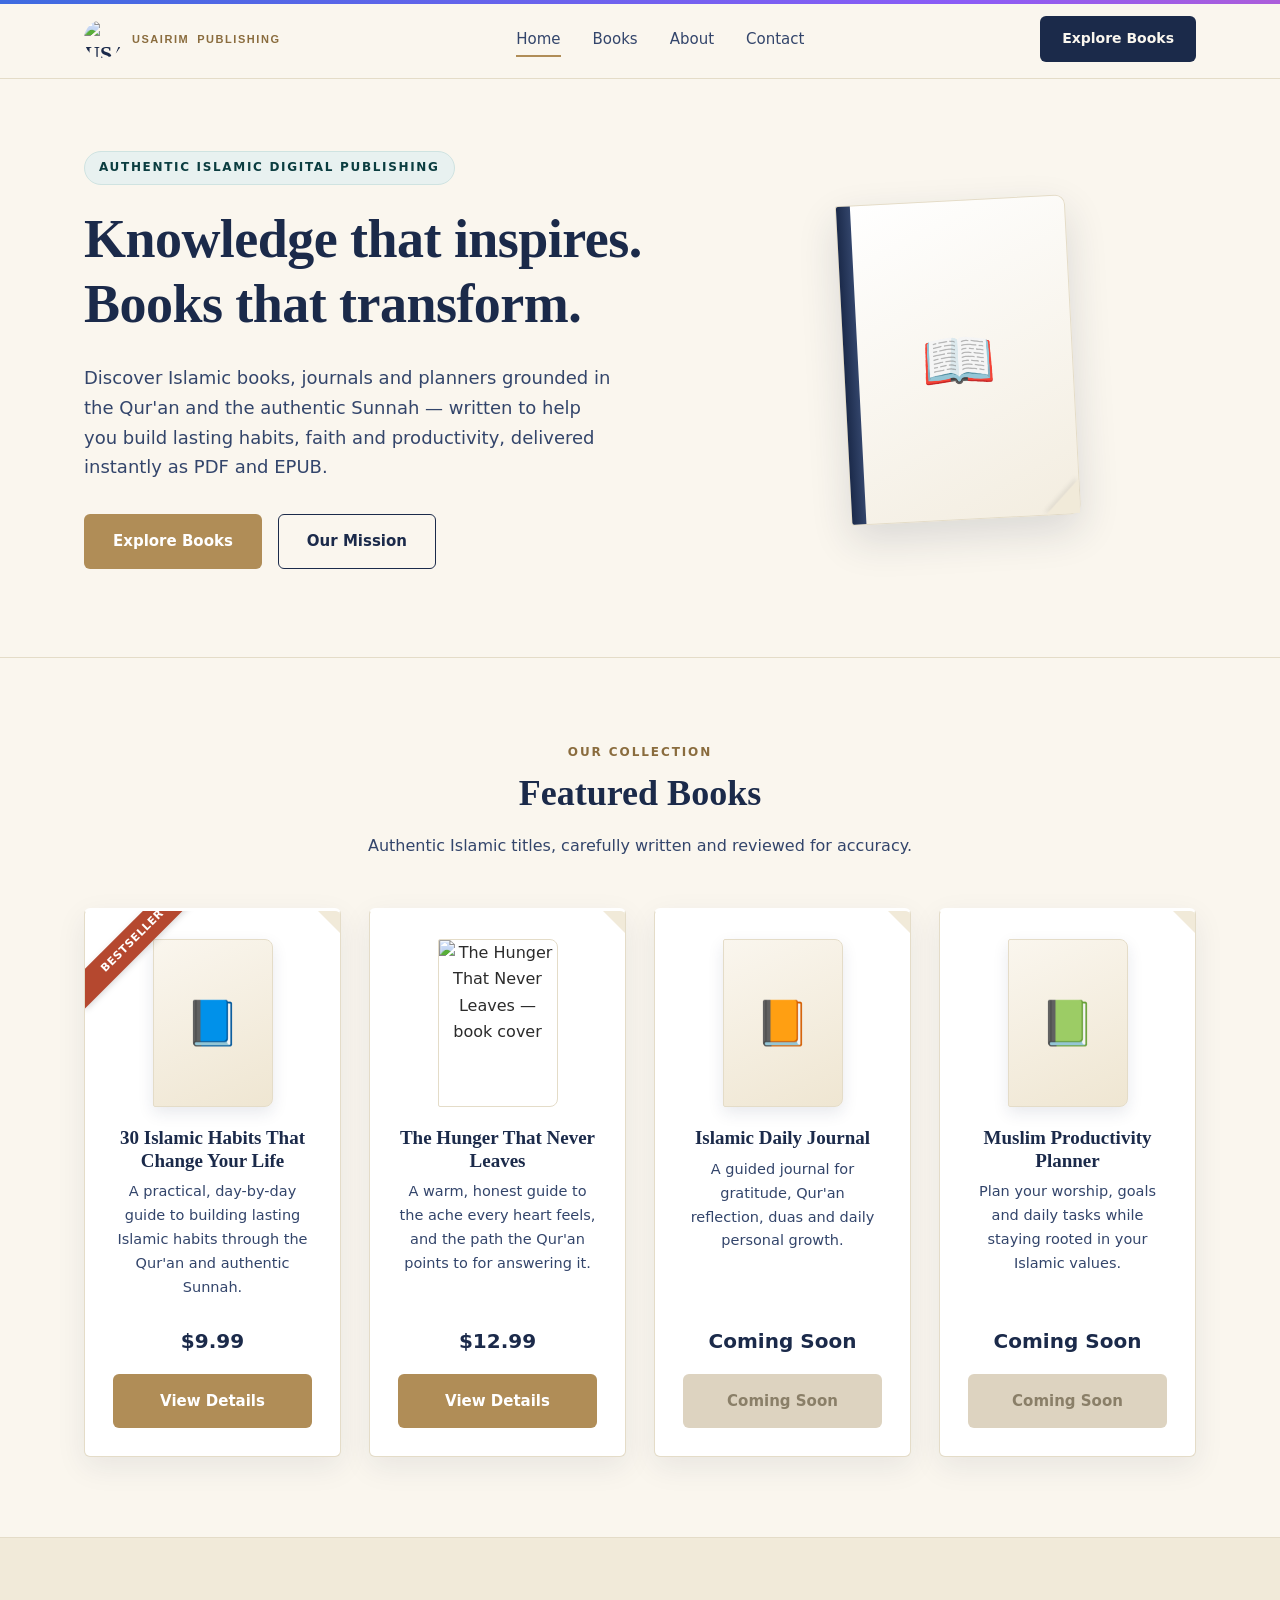
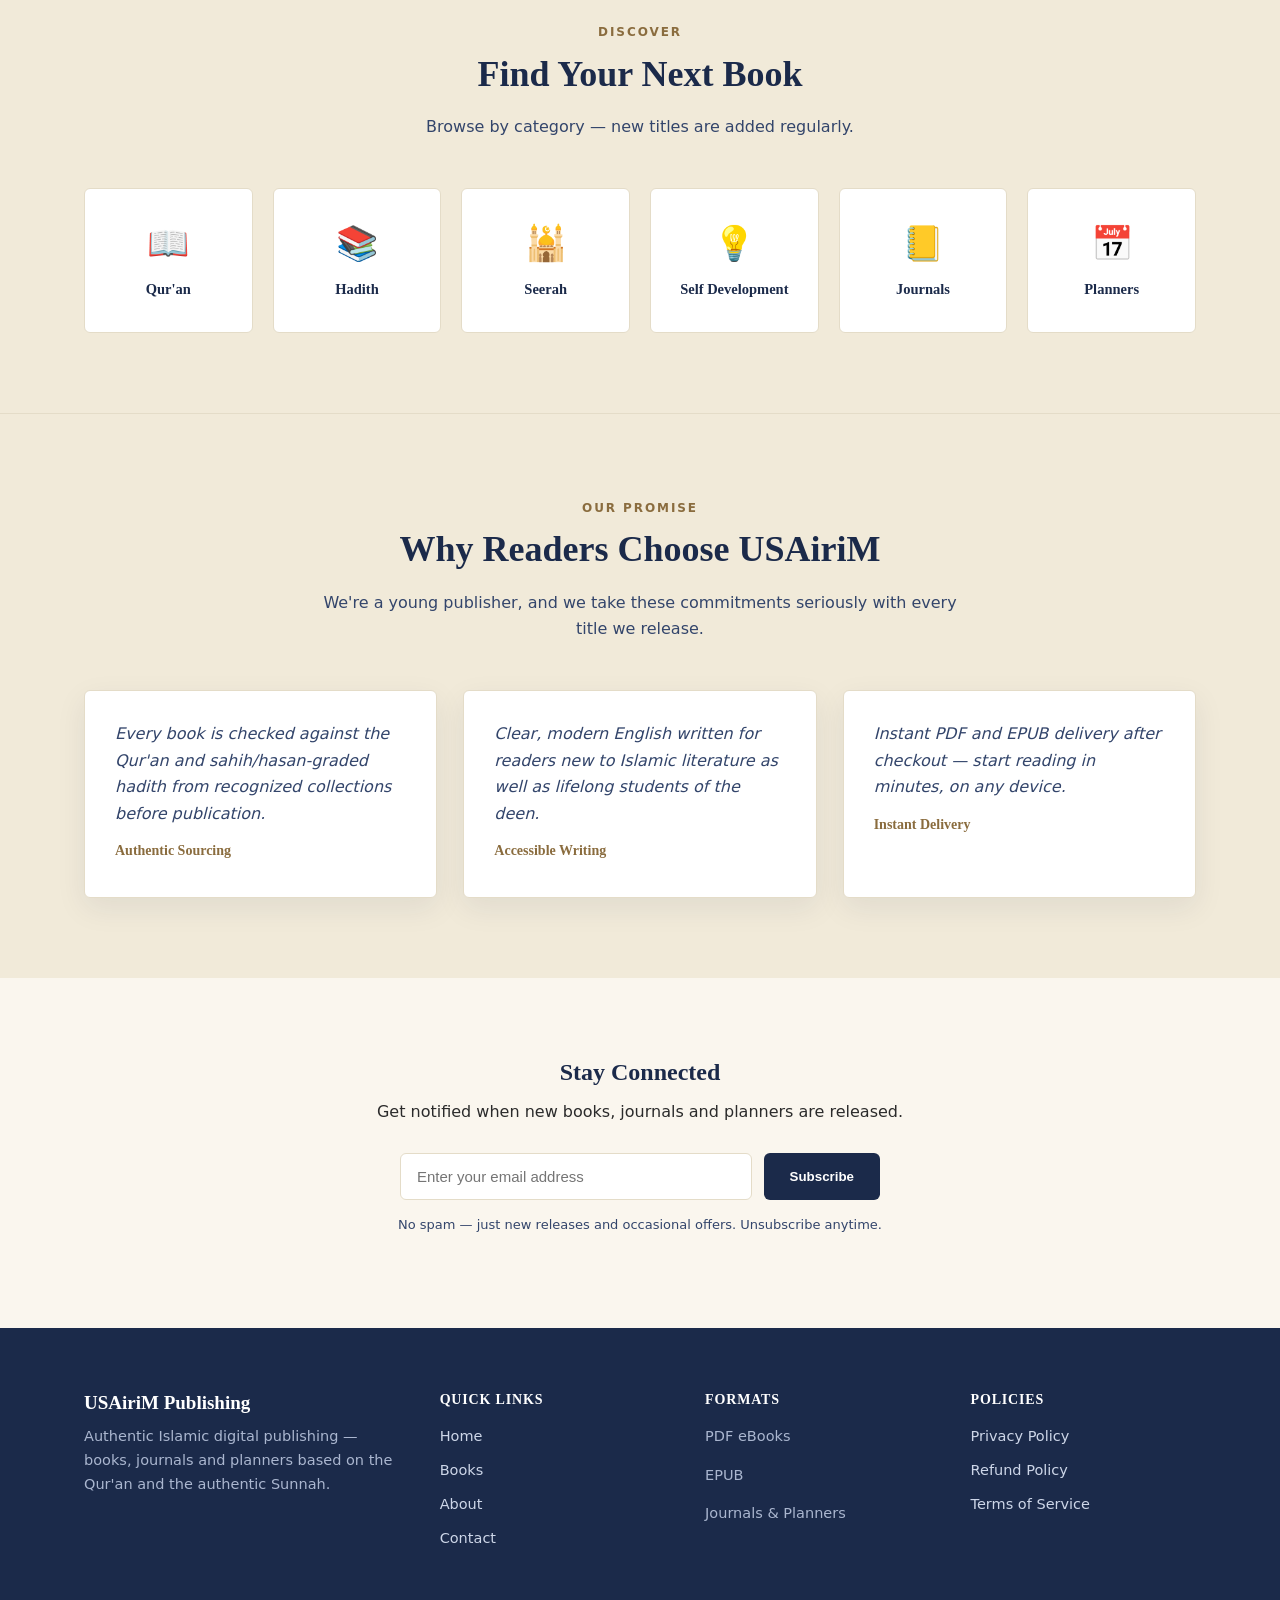
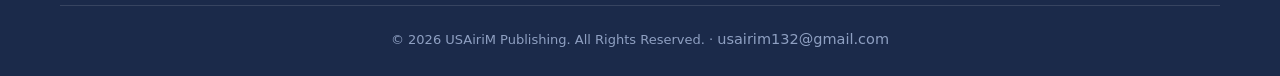
==== commit 4dcc1ab1: "Add files via upload" ====
--- a/index.html
+++ b/index.html
@@ -37,8 +37,12 @@
 <body>
 
 <header class="header">
-  <div class="container">
-    <a href="index.html" class="logo">USAiriM <span>Publishing</span></a>
+  <div class="rainbow-bar"></div>
+  <div class="container">
+    <a href="index.html" class="logo">
+      <img src="images/logo.png" alt="USAiriM Publishing logo">
+      <span class="wordmark">USAiriM <span>Publishing</span></span>
+    </a>
     <button class="nav-toggle" aria-label="Open menu" aria-expanded="false" id="navToggle">☰</button>
     <nav class="nav" id="siteNav">
       <a href="index.html" class="active">Home</a>
@@ -86,6 +90,14 @@
       </div>
 
       <div class="book-card">
+        <img src="images/books/the-hunger-that-never-leaves.jpg" alt="The Hunger That Never Leaves — book cover">
+        <h3>The Hunger That Never Leaves</h3>
+        <p>A warm, honest guide to the ache every heart feels, and the path the Qur'an points to for answering it.</p>
+        <div class="price">$12.99</div>
+        <a href="the-hunger-that-never-leaves.html" class="buy-btn">View Details</a>
+      </div>
+
+      <div class="book-card">
         <div class="book-cover" aria-hidden="true">📙</div>
         <h3>Islamic Daily Journal</h3>
         <p>A guided journal for gratitude, Qur'an reflection, duas and daily personal growth.</p>
@@ -151,7 +163,7 @@
   <div class="container">
     <h2>Stay Connected</h2>
     <p>Get notified when new books, journals and planners are released.</p>
-    <form class="newsletter-form" action="https://formsubmit.co/support@usairim.com" method="POST">
+    <form class="newsletter-form" action="https://formsubmit.co/usairim132@gmail.com" method="POST">
       <input type="email" name="email" placeholder="Enter your email address" required>
       <button type="submit">Subscribe</button>
     </form>
@@ -186,7 +198,7 @@
     </div>
   </div>
   <div class="container copyright">
-    © 2026 USAiriM Publishing. All Rights Reserved. · <a href="mailto:support@usairim.com">support@usairim.com</a>
+    © 2026 USAiriM Publishing. All Rights Reserved. · <a href="mailto:usairim132@gmail.com">usairim132@gmail.com</a>
   </div>
 </footer>
 
--- a/style.css
+++ b/style.css
@@ -18,6 +18,32 @@
   --shadow:0 10px 30px rgba(27,42,74,0.08);
   --shadow-lift:0 16px 40px rgba(27,42,74,0.14);
   --maxw:1160px;
+
+  /* Animated multi-colour accent gradient (blue/purple/pink/yellow)
+     Used on accents only, not as a full-page wash, so the
+     bookstore stays readable and professional. */
+  --rainbow: linear-gradient(100deg,#3E6BE0,#8B5CF6,#EC5FA3,#F5B942,#3E6BE0);
+}
+
+@keyframes rainbowShift{
+  0%{background-position:0% 50%;}
+  100%{background-position:200% 50%;}
+}
+
+.rainbow-text{
+  background:var(--rainbow);
+  background-size:300% 300%;
+  -webkit-background-clip:text;
+  background-clip:text;
+  color:transparent;
+  animation:rainbowShift 8s linear infinite;
+}
+.rainbow-bar{
+  height:4px;
+  width:100%;
+  background:var(--rainbow);
+  background-size:300% 300%;
+  animation:rainbowShift 6s linear infinite;
 }
 
 @font-face{ /* system-safe fallbacks act as our type stack */
@@ -70,6 +96,7 @@
   top:0;
   z-index:50;
 }
+.header .rainbow-bar{position:absolute;top:0;left:0;right:0;}
 .header .container{
   display:flex;
   align-items:center;
@@ -82,9 +109,15 @@
   font-weight:700;
   color:var(--ink);
   display:flex;
-  align-items:baseline;
-  gap:8px;
-}
+  align-items:center;
+  gap:10px;
+}
+.logo img{
+  width:38px;height:38px;
+  border-radius:50%;
+  flex-shrink:0;
+}
+.logo .wordmark{display:flex;align-items:baseline;gap:8px;}
 .logo span{
   font-family:"Inter",sans-serif;
   font-size:11px;
@@ -274,6 +307,15 @@
   overflow:hidden;
 }
 .book-card:hover{transform:translateY(-4px);box-shadow:var(--shadow-lift);}
+.book-card{border-top:3px solid transparent;}
+.book-card:hover{
+  border-top-color:transparent;
+  background-image:linear-gradient(#fff,#fff),var(--rainbow);
+  background-origin:border-box;
+  background-clip:padding-box, border-box;
+  background-size:100% 100%, 300% 300%;
+  animation:rainbowShift 6s linear infinite;
+}
 .book-card::before{ /* dog-eared corner — recurring manuscript motif */
   content:"";
   position:absolute;top:0;right:0;
@@ -340,7 +382,15 @@
   cursor:default;
 }
 .category-card h3{font-size:14.5px;margin-top:10px;color:var(--ink);}
-.category-card:hover{transform:translateY(-3px);border-color:var(--gold);}
+.category-card:hover{
+  transform:translateY(-3px);
+  border-color:transparent;
+  background-image:linear-gradient(#fff,#fff),var(--rainbow);
+  background-origin:border-box;
+  background-clip:padding-box, border-box;
+  background-size:100% 100%, 300% 300%;
+  animation:rainbowShift 6s linear infinite;
+}
 #noResults{display:none;text-align:center;color:var(--ink-soft);padding:20px 0;}
 
 /* =========================================================
@@ -350,6 +400,11 @@
   display:grid;grid-template-columns:.8fr 1.2fr;gap:56px;align-items:start;
 }
 .product-image .book-cover{width:100%;height:420px;font-size:90px;}
+.product-image img{
+  width:100%;height:420px;object-fit:cover;
+  border-radius:2px 8px 8px 2px;border:1px solid var(--line);
+  box-shadow:var(--shadow-lift);
+}
 .product-category{
   font-size:12px;letter-spacing:.12em;text-transform:uppercase;
   color:var(--teal-deep);font-weight:700;
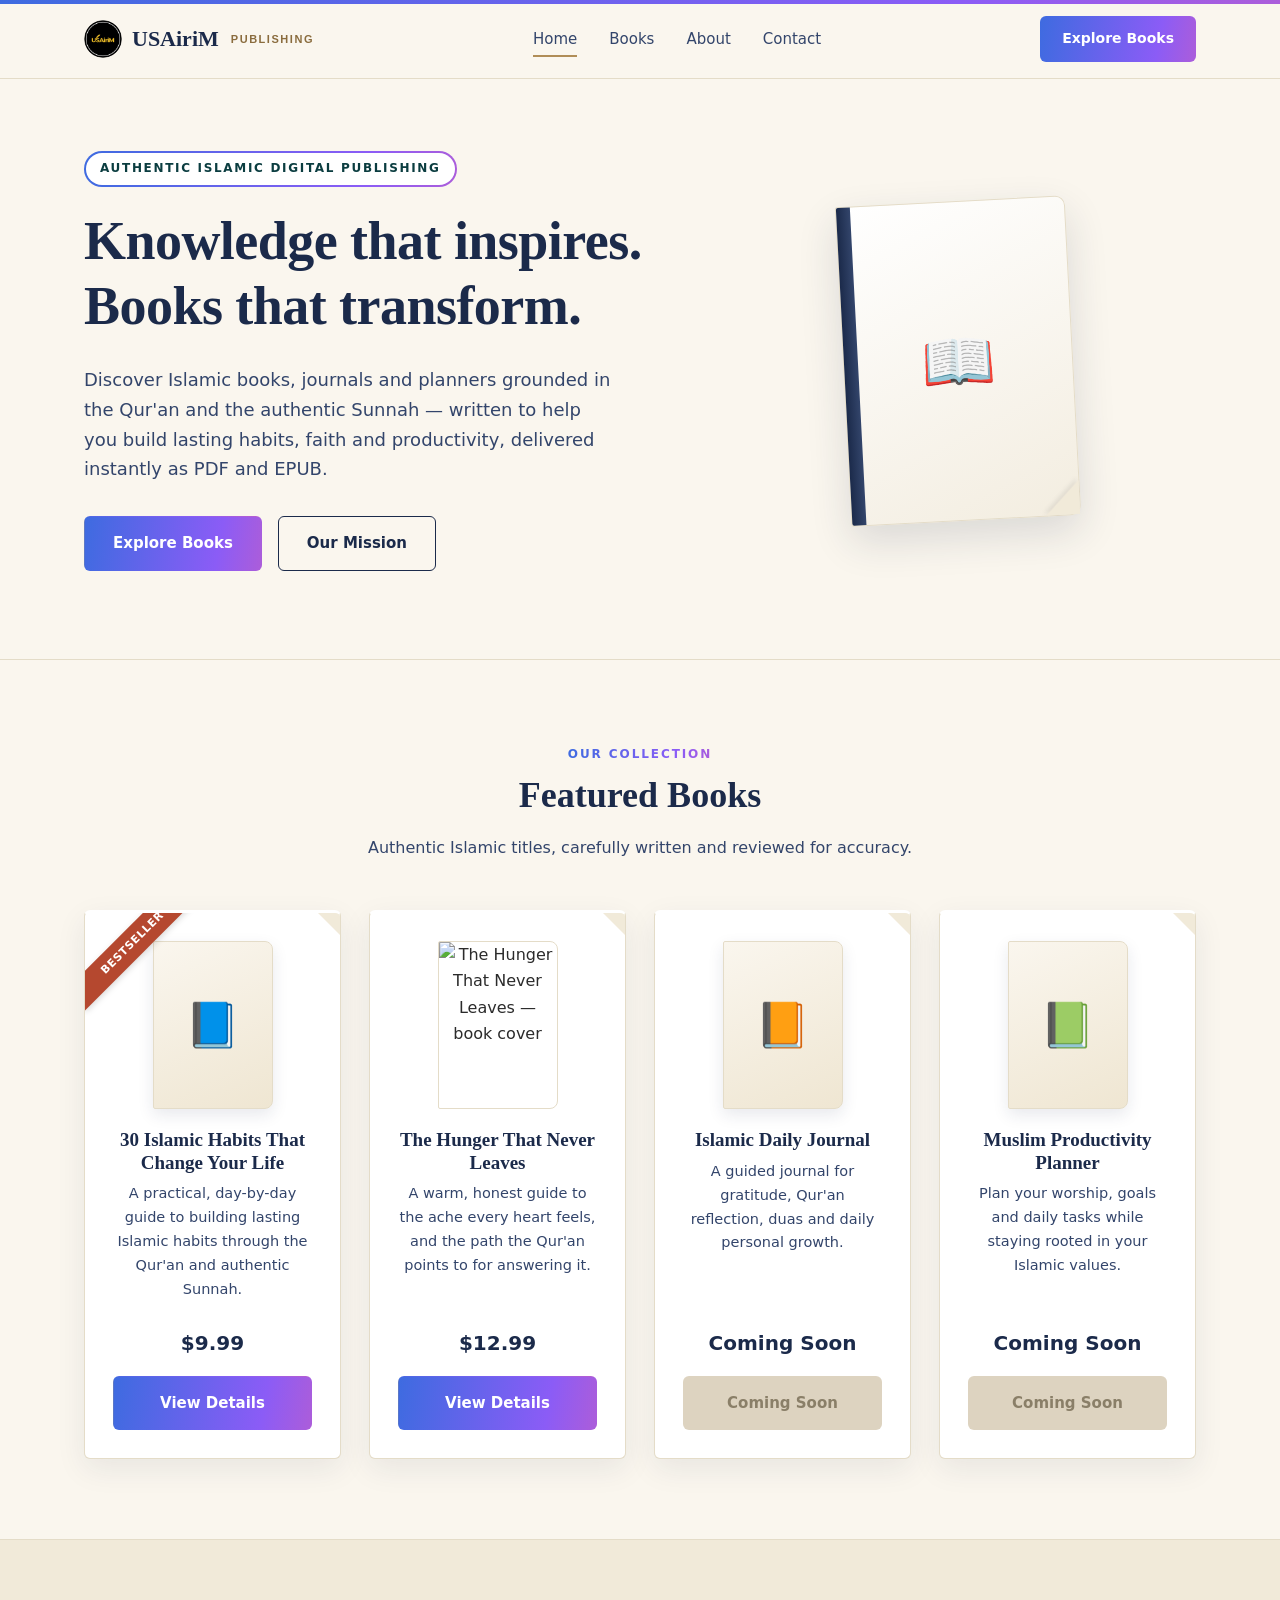
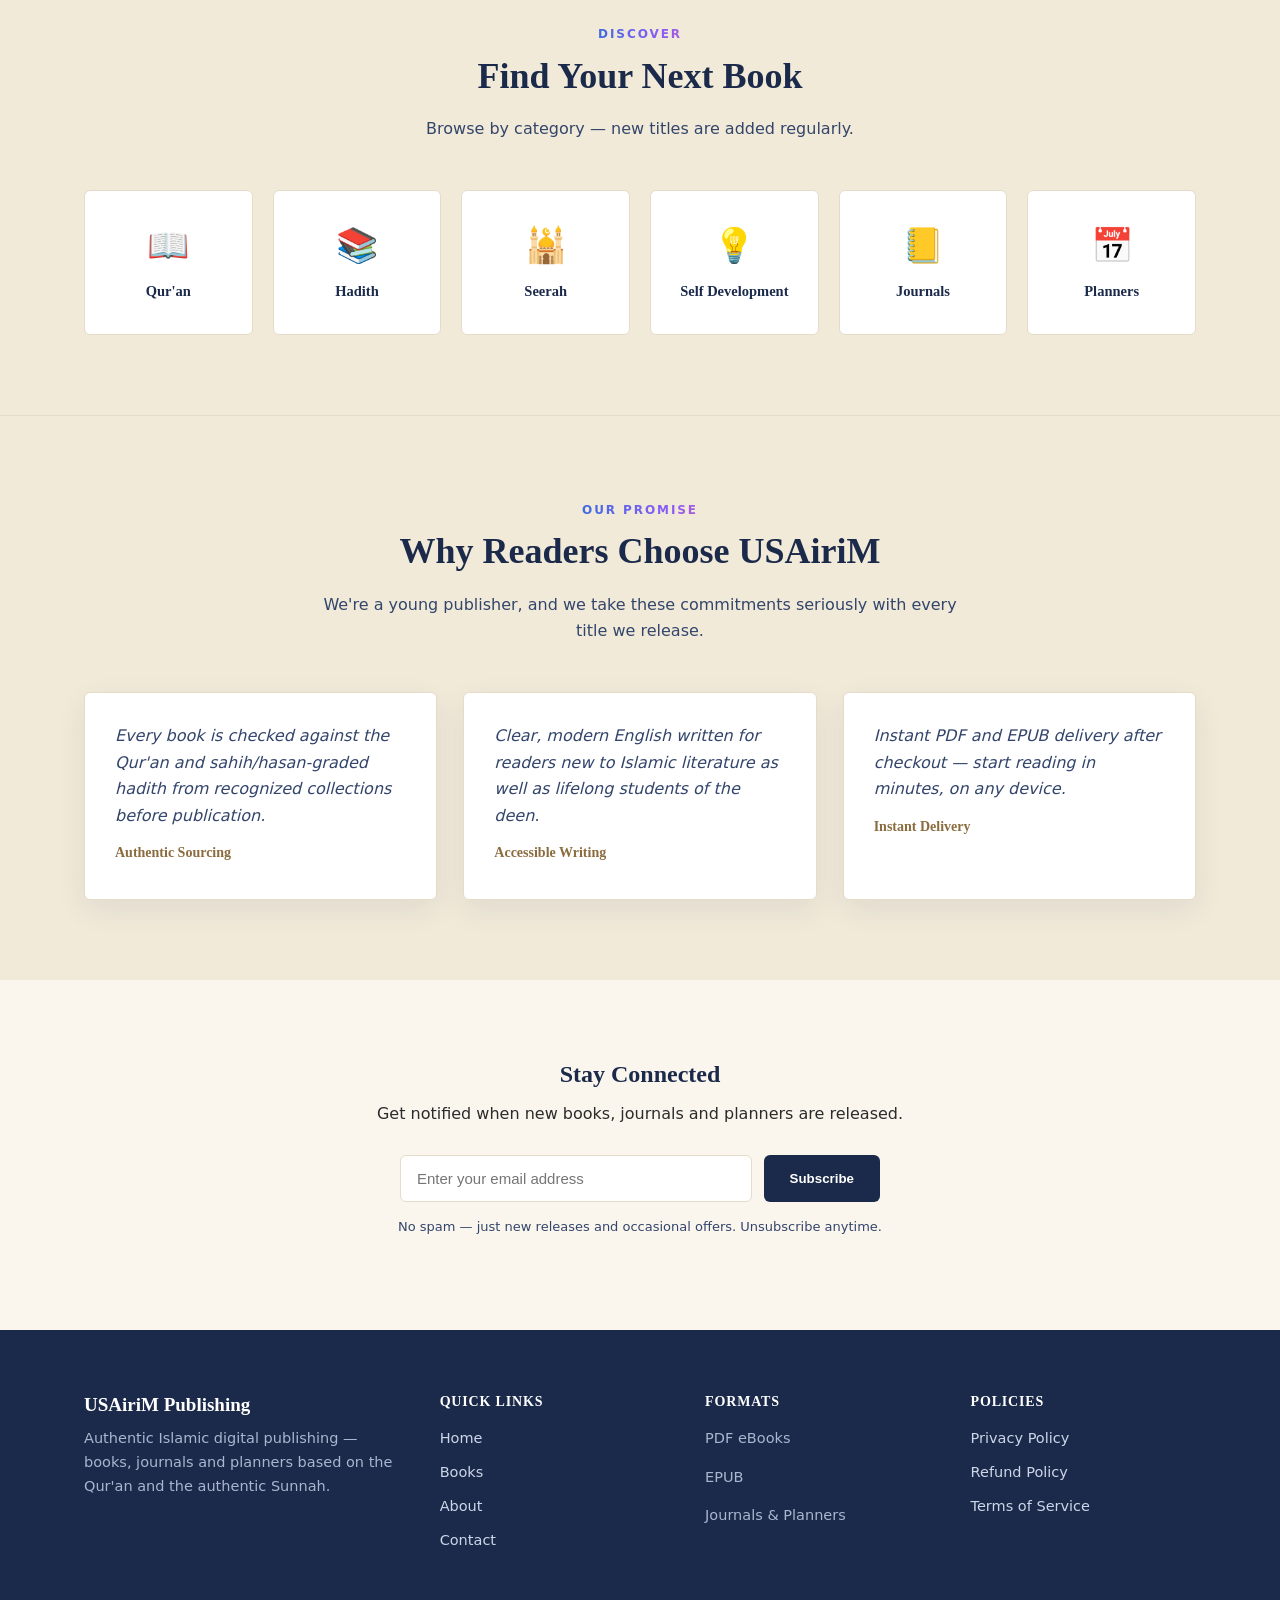
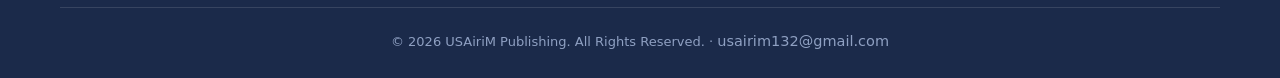
==== commit e5c407e6: "Final" ====
--- a/index.html
+++ b/index.html
@@ -40,8 +40,8 @@
   <div class="rainbow-bar"></div>
   <div class="container">
     <a href="index.html" class="logo">
-      <img src="images/logo.png" alt="USAiriM Publishing logo">
-      <span class="wordmark">USAiriM <span>Publishing</span></span>
+      <span class="logo-mark" role="img" aria-label="USAiriM Publishing logo"></span>
+      <span class="logo-name">USAiriM</span><span class="logo-tag">Publishing</span>
     </a>
     <button class="nav-toggle" aria-label="Open menu" aria-expanded="false" id="navToggle">☰</button>
     <nav class="nav" id="siteNav">
--- a/style.css
+++ b/style.css
@@ -81,9 +81,14 @@
   font-size:12px;
   letter-spacing:.16em;
   text-transform:uppercase;
-  color:var(--gold-deep);
   font-weight:700;
   margin-bottom:10px;
+  background:var(--rainbow);
+  background-size:300% 300%;
+  -webkit-background-clip:text;
+  background-clip:text;
+  color:transparent;
+  animation:rainbowShift 8s linear infinite;
 }
 
 /* =========================================================
@@ -112,19 +117,29 @@
   align-items:center;
   gap:10px;
 }
-.logo img{
+.logo-mark{
   width:38px;height:38px;
   border-radius:50%;
   flex-shrink:0;
-}
-.logo .wordmark{display:flex;align-items:baseline;gap:8px;}
-.logo span{
+  display:inline-block;
+  background-image:url("[data-uri]");
+  background-size:cover;
+  background-position:center;
+}
+.logo-name{
+  font-family:"Georgia",serif;
+  font-size:22px;
+  font-weight:700;
+  color:var(--ink);
+}
+.logo-tag{
   font-family:"Inter",sans-serif;
   font-size:11px;
   letter-spacing:.14em;
   text-transform:uppercase;
   color:var(--gold-deep);
   font-weight:600;
+  margin-left:2px;
 }
 .nav{display:flex;align-items:center;gap:32px;}
 .nav a{
@@ -143,15 +158,17 @@
 }
 .nav a:hover::after,.nav a.active::after{transform:scaleX(1);}
 .nav-btn{
-  background:var(--ink);
-  color:var(--parchment) !important;
+  background:var(--rainbow);
+  background-size:300% 300%;
+  animation:rainbowShift 8s linear infinite;
+  color:#fff !important;
   padding:11px 22px;
   border-radius:var(--radius);
   font-size:14px;
   font-weight:600;
-  transition:background .2s ease;
-}
-.nav-btn:hover{background:var(--teal-deep);}
+  transition:filter .2s ease;
+}
+.nav-btn:hover{filter:brightness(0.92);}
 .nav-toggle{display:none;}
 
 @media (max-width:760px){
@@ -195,11 +212,15 @@
   text-transform:uppercase;
   font-weight:700;
   color:var(--teal-deep);
-  background:#e8f1f0;
-  border:1px solid #cfe3e1;
   padding:6px 14px;
   border-radius:999px;
   margin-bottom:22px;
+  border:2px solid transparent;
+  background-image:linear-gradient(#fff,#fff),var(--rainbow);
+  background-origin:border-box;
+  background-clip:padding-box, border-box;
+  background-size:100% 100%, 300% 300%;
+  animation:rainbowShift 6s linear infinite;
 }
 .hero h1{
   font-size:clamp(34px,5vw,54px);
@@ -223,11 +244,13 @@
   transition:transform .15s ease, background .2s ease, color .2s ease;
 }
 .btn-primary,.buy-btn,.buy-now,.button,.btn{
-  background:var(--gold);
+  background:var(--rainbow);
+  background-size:300% 300%;
+  animation:rainbowShift 8s linear infinite;
   color:#fff !important;
 }
 .btn-primary:hover,.buy-btn:hover,.buy-now:hover,.button:hover,.btn:hover{
-  background:var(--gold-deep);
+  filter:brightness(0.93);
   transform:translateY(-1px);
 }
 .btn-secondary{
@@ -280,8 +303,14 @@
 .discover{background:var(--parchment-deep);border-bottom:1px solid var(--line);}
 .section-title{max-width:640px;margin:0 auto 48px;text-align:center;}
 .section-title span{
-  font-size:12px;letter-spacing:.16em;text-transform:uppercase;
-  color:var(--gold-deep);font-weight:700;
+  font-size:12px;letter-spacing:.16em;text-transform:uppercase;font-weight:700;
+  display:inline-block;
+  background:var(--rainbow);
+  background-size:300% 300%;
+  -webkit-background-clip:text;
+  background-clip:text;
+  color:transparent;
+  animation:rainbowShift 8s linear infinite;
 }
 .section-title h2{font-size:clamp(26px,3.4vw,36px);margin-top:8px;}
 .section-title p{color:var(--ink-soft);margin-top:10px;}
@@ -406,8 +435,14 @@
   box-shadow:var(--shadow-lift);
 }
 .product-category{
-  font-size:12px;letter-spacing:.12em;text-transform:uppercase;
-  color:var(--teal-deep);font-weight:700;
+  font-size:12px;letter-spacing:.12em;text-transform:uppercase;font-weight:700;
+  display:inline-block;
+  background:var(--rainbow);
+  background-size:300% 300%;
+  -webkit-background-clip:text;
+  background-clip:text;
+  color:transparent;
+  animation:rainbowShift 8s linear infinite;
 }
 .product-info h1{margin-top:10px;font-size:clamp(26px,3.6vw,36px);}
 .rating{color:var(--gold-deep);font-size:15px;margin:12px 0;}
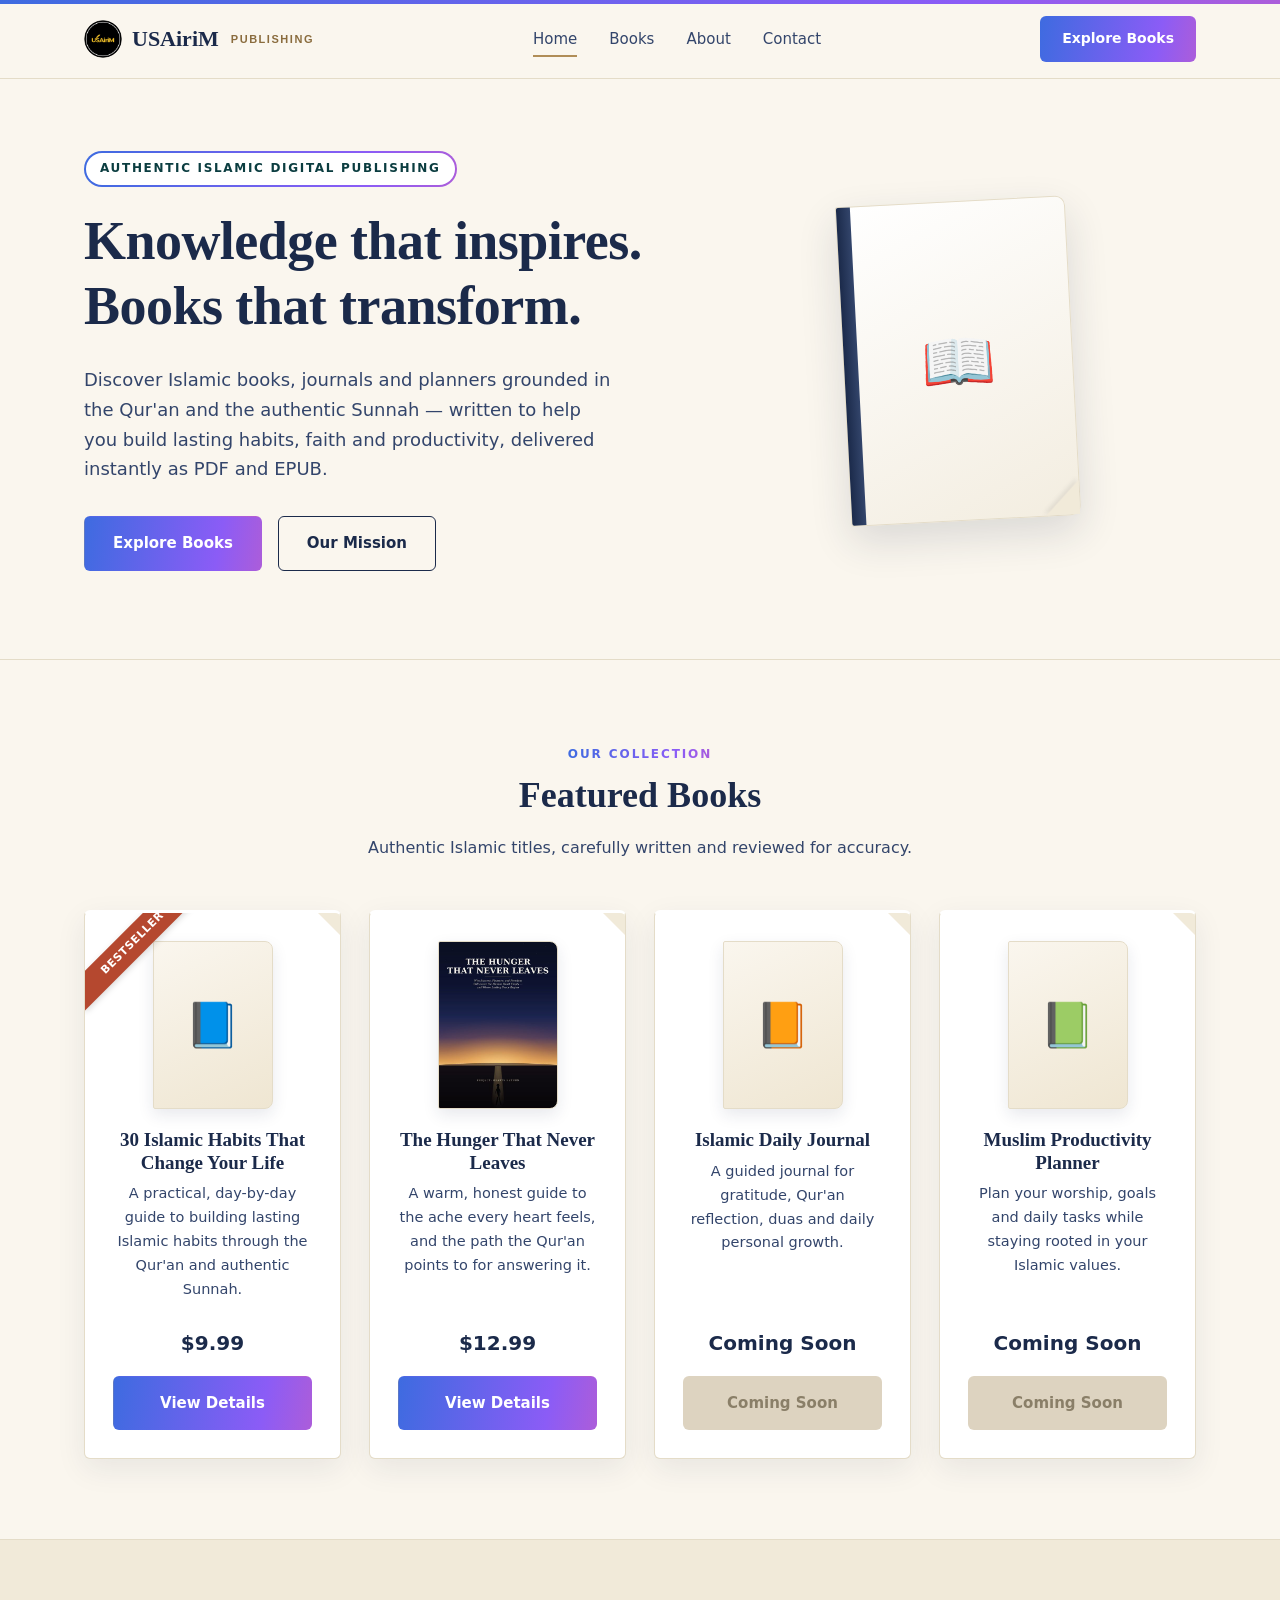
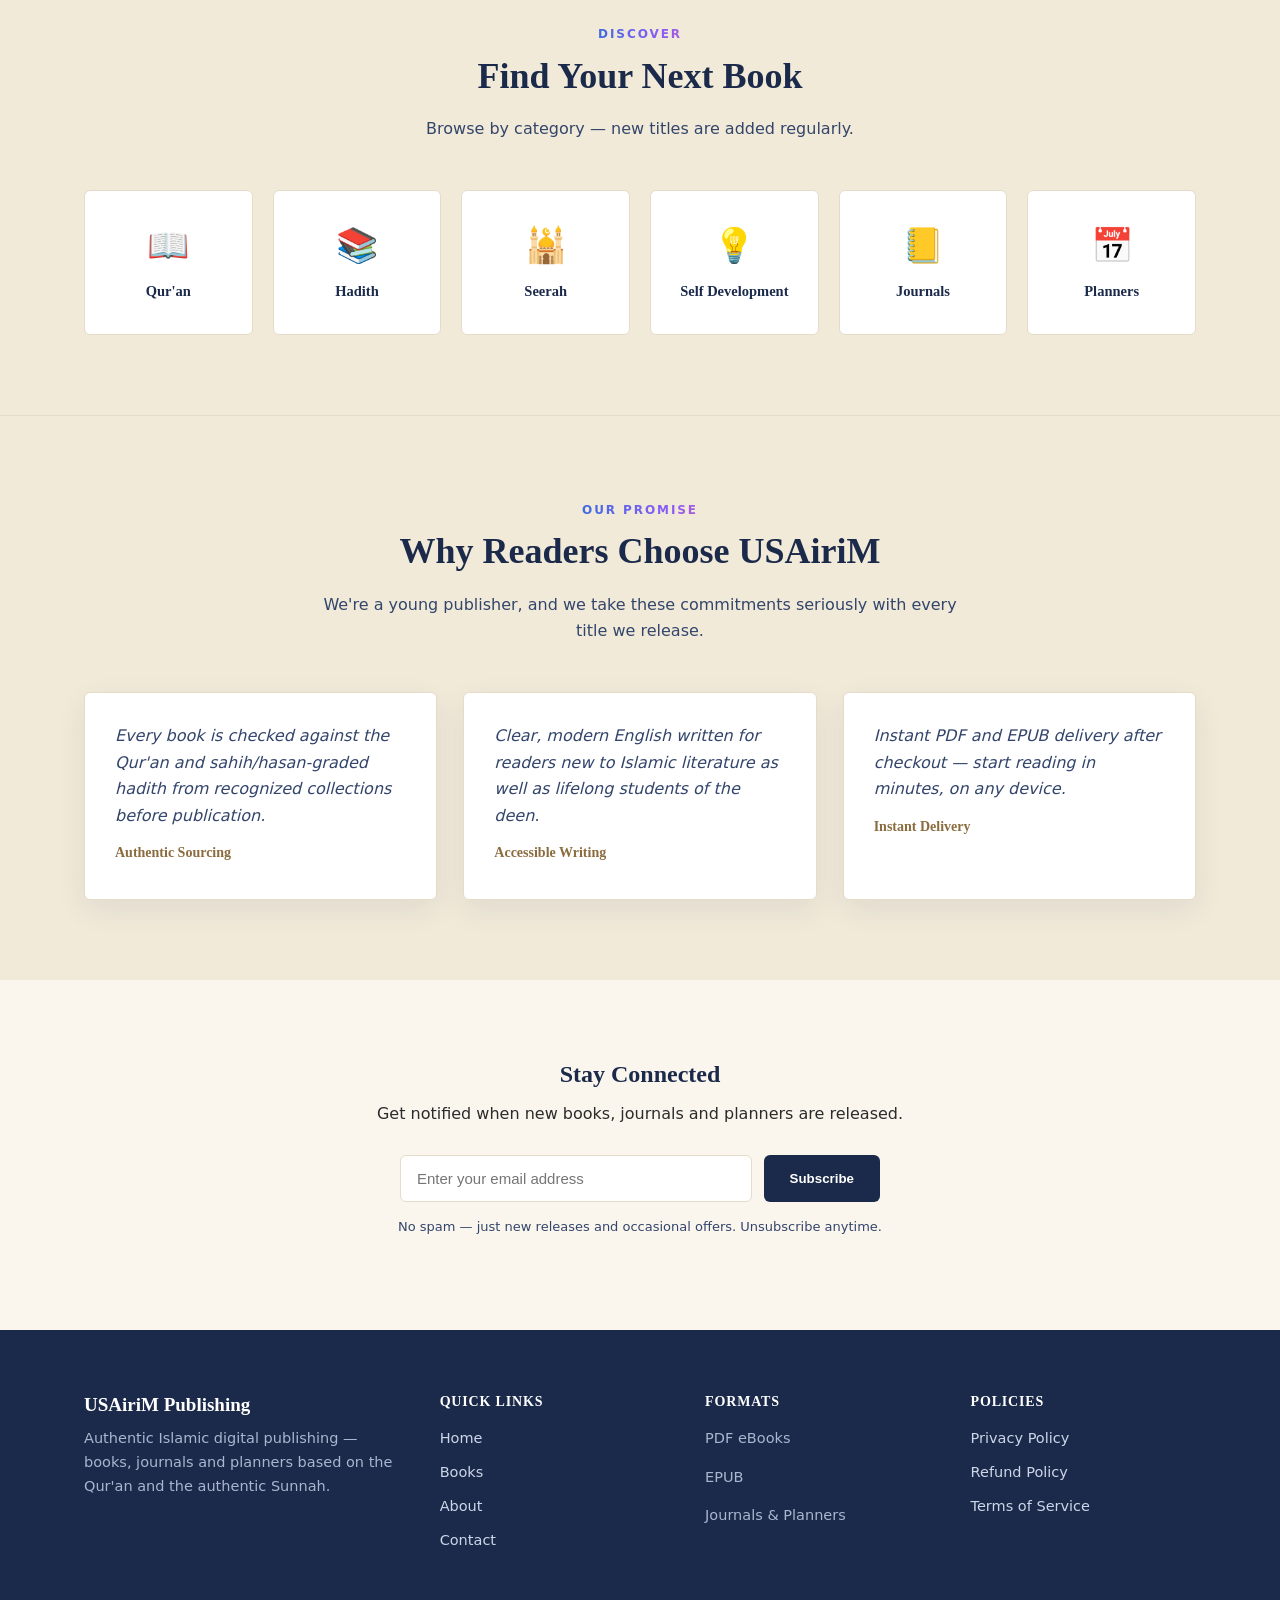
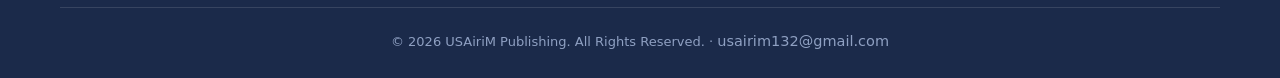
==== commit 2620454d: "Update" ====
--- a/index.html
+++ b/index.html
@@ -90,7 +90,7 @@
       </div>
 
       <div class="book-card">
-        <img src="images/books/the-hunger-that-never-leaves.jpg" alt="The Hunger That Never Leaves — book cover">
+        <div class="book-cover cover-hunger" role="img" aria-label="The Hunger That Never Leaves — book cover"></div>
         <h3>The Hunger That Never Leaves</h3>
         <p>A warm, honest guide to the ache every heart feels, and the path the Qur'an points to for answering it.</p>
         <div class="price">$12.99</div>
--- a/style.css
+++ b/style.css
@@ -574,3 +574,11 @@
   .footer-grid{grid-template-columns:1fr;}
   .search-box{flex-direction:column;}
 }
+
+/* Embedded cover for "The Hunger That Never Leaves" — avoids external image
+   upload/path issues entirely by baking the cover directly into the CSS. */
+.cover-hunger{
+  background-image:url("[data-uri]");
+  background-size:cover;
+  background-position:center;
+}
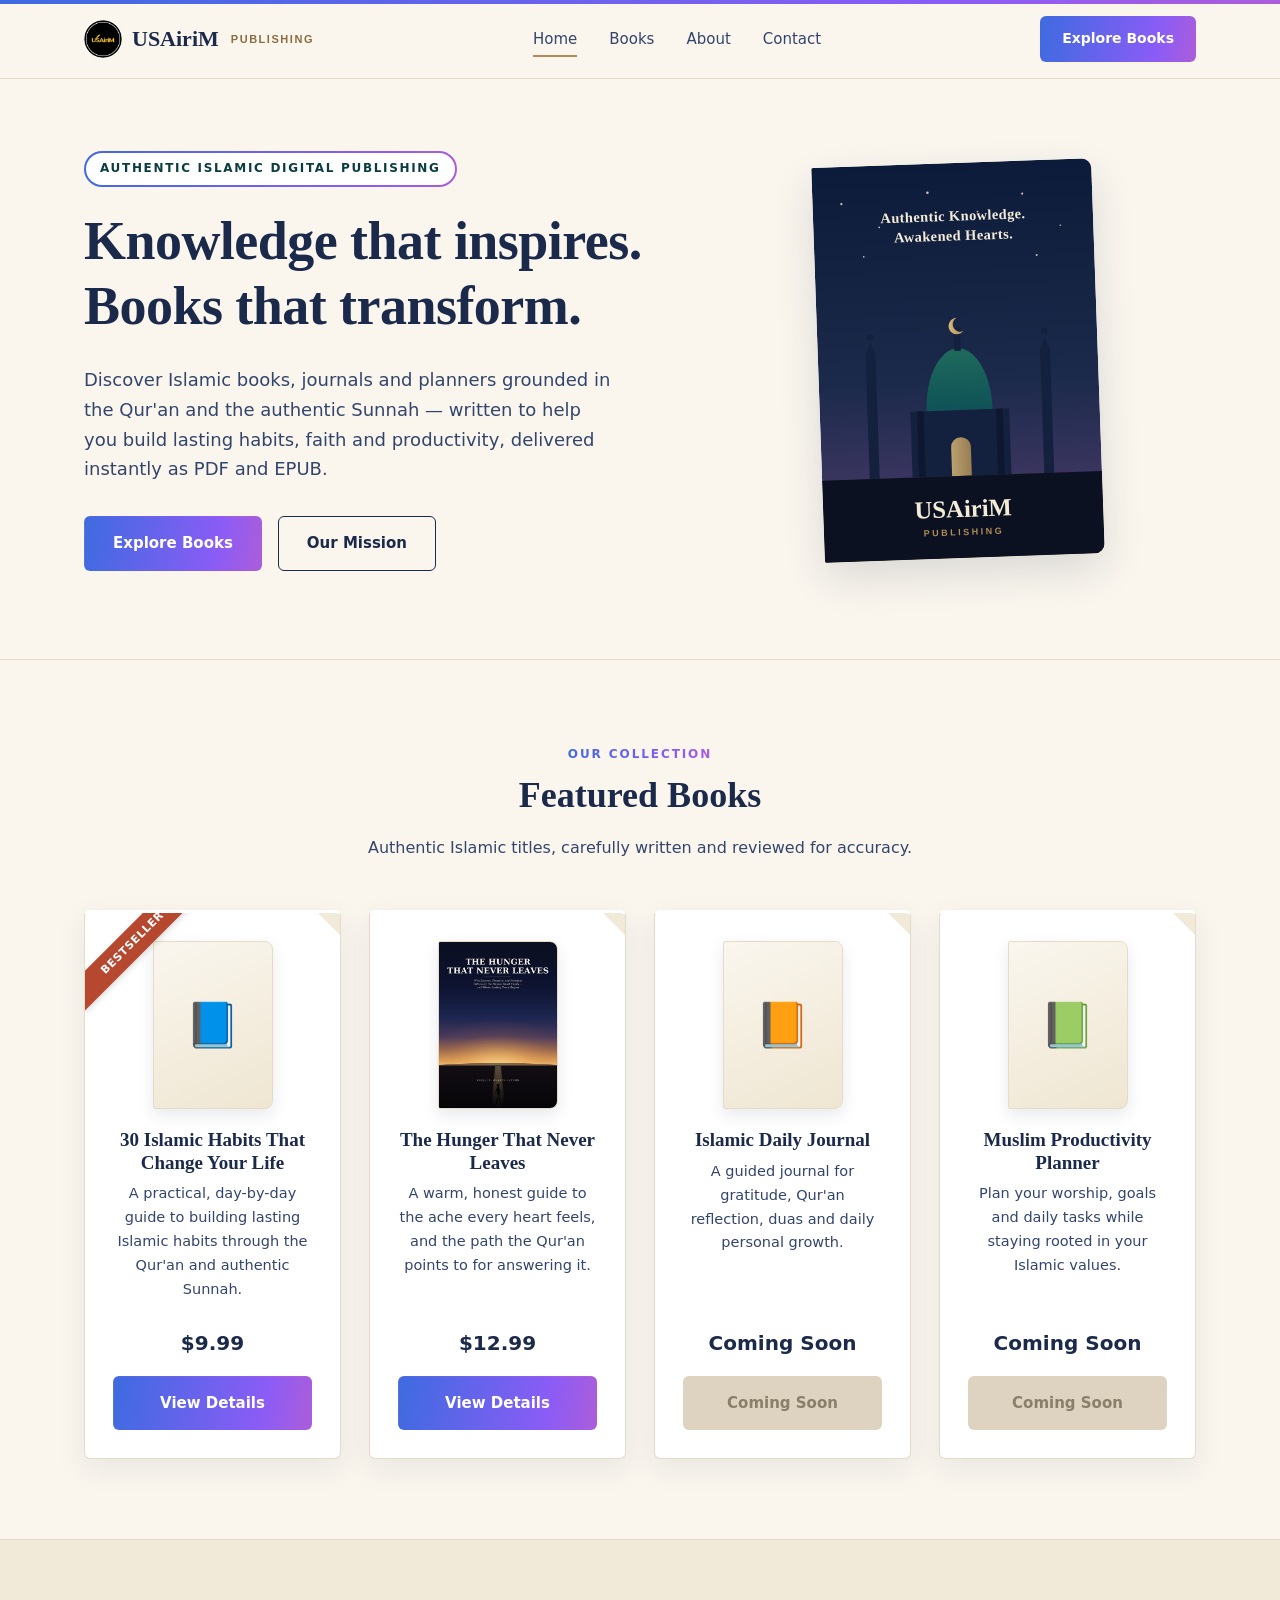
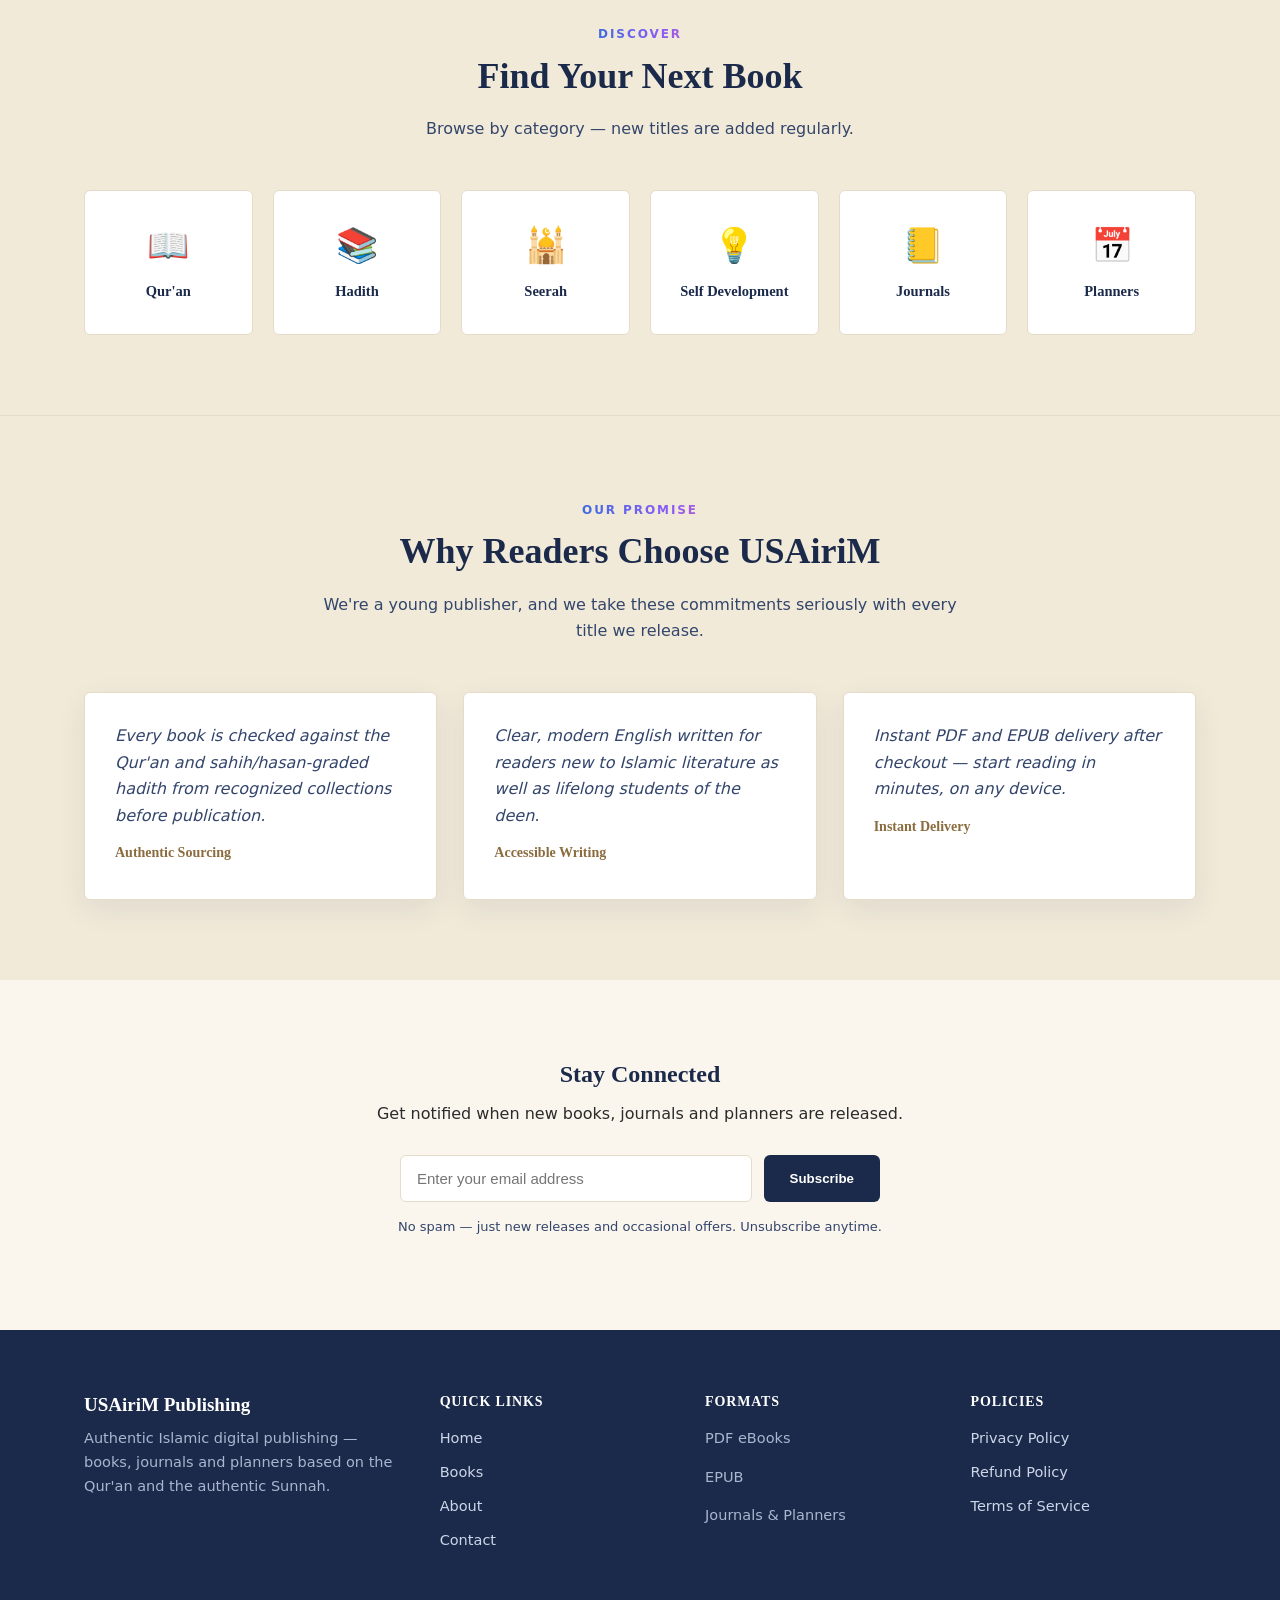
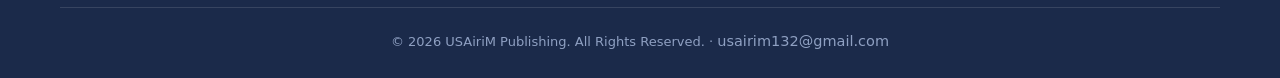
==== commit 3f97b859: "Add files via upload" ====
--- a/index.html
+++ b/index.html
@@ -31,6 +31,23 @@
   "description": "Publisher of authentic Islamic books, journals and planners based on the Qur'an and the authentic Sunnah, sold as digital downloads.",
   "sameAs": []
 }
+</script>
+<!-- Google tag (gtag.js) -->
+<script async src="https://www.googletagmanager.com/gtag/js?id=G-6FCN0698L6"></script>
+<script>
+  window.dataLayer = window.dataLayer || [];
+  function gtag(){dataLayer.push(arguments);}
+  gtag('js', new Date());
+
+  gtag('config', 'G-6FCN0698L6');
+</script>
+
+<script type="text/javascript">
+    (function(c,l,a,r,i,t,y){
+        c[a]=c[a]||function(){(c[a].q=c[a].q||[]).push(arguments)};
+        t=l.createElement(r);t.async=1;t.src="https://www.clarity.ms/tag/"+i;
+        y=l.getElementsByTagName(r)[0];y.parentNode.insertBefore(t,y);
+    })(window, document, "clarity", "script", "xih6525dao");
 </script>
 </head>
 
@@ -66,7 +83,77 @@
       </div>
     </div>
     <div class="hero-image">
-      <div class="book-mockup" aria-hidden="true">📖</div>
+      <div class="hero-illustration" role="img" aria-label="Masjid an-Nabawi inspired illustration with the USAiriM Publishing slogan: Authentic Knowledge, Awakened Hearts">
+<svg xmlns="http://www.w3.org/2000/svg" viewBox="0 0 340 480" width="100%" height="100%">
+  <defs>
+    <linearGradient id="sky" x1="0" y1="0" x2="0" y2="1">
+      <stop offset="0%" stop-color="#0d1b3a"/>
+      <stop offset="55%" stop-color="#1b2a4a"/>
+      <stop offset="80%" stop-color="#3a3560"/>
+      <stop offset="100%" stop-color="#8a6c3e"/>
+    </linearGradient>
+    <linearGradient id="dome" x1="0" y1="0" x2="0" y2="1">
+      <stop offset="0%" stop-color="#1f6a5c"/>
+      <stop offset="100%" stop-color="#0f5257"/>
+    </linearGradient>
+    <linearGradient id="gold" x1="0" y1="0" x2="1" y2="0">
+      <stop offset="0%" stop-color="#d8b877"/>
+      <stop offset="100%" stop-color="#b08d57"/>
+    </linearGradient>
+  </defs>
+
+  <rect width="340" height="480" fill="url(#sky)"/>
+
+  <!-- stars -->
+  <g fill="#f5ecd8" opacity="0.8">
+    <circle cx="35" cy="45" r="1.4"/>
+    <circle cx="80" cy="75" r="1"/>
+    <circle cx="140" cy="35" r="1.6"/>
+    <circle cx="200" cy="60" r="1"/>
+    <circle cx="255" cy="40" r="1.3"/>
+    <circle cx="300" cy="80" r="1"/>
+    <circle cx="60" cy="110" r="1"/>
+    <circle cx="270" cy="115" r="1.2"/>
+  </g>
+
+  <!-- slogan -->
+  <text x="170" y="70" text-anchor="middle" font-family="Georgia, 'Times New Roman', serif" font-size="17.5" fill="#f5ecd8" font-weight="700" letter-spacing="0.5">Authentic Knowledge.</text>
+  <text x="170" y="94" text-anchor="middle" font-family="Georgia, 'Times New Roman', serif" font-size="17.5" fill="#f5ecd8" font-weight="700" letter-spacing="0.5">Awakened Hearts.</text>
+  <line x1="130" y1="110" x2="210" y2="110" stroke="url(#gold)" stroke-width="1"/>
+
+  <!-- minarets -->
+  <g fill="#14213e">
+    <rect x="58" y="230" width="12" height="150"/>
+    <polygon points="58,230 70,230 64,214"/>
+    <circle cx="64" cy="208" r="4"/>
+    <rect x="270" y="230" width="12" height="150"/>
+    <polygon points="270,230 282,230 276,214"/>
+    <circle cx="276" cy="208" r="4"/>
+  </g>
+
+  <!-- main dome building -->
+  <g>
+    <rect x="110" y="300" width="120" height="80" fill="#14213e"/>
+    <rect x="118" y="300" width="8" height="80" fill="#0d1730"/>
+    <rect x="214" y="300" width="8" height="80" fill="#0d1730"/>
+    <!-- arched doorway -->
+    <path d="M158 380 L158 345 A12 12 0 0 1 182 345 L182 380 Z" fill="url(#gold)" opacity="0.85"/>
+    <!-- dome -->
+    <path d="M130 300 C130 255 150 225 170 225 C190 225 210 255 210 300 Z" fill="url(#dome)"/>
+    <rect x="166" y="200" width="8" height="28" fill="#14213e"/>
+    <!-- crescent -->
+    <path d="M170 188 a10 10 0 1 0 8 16 a8 8 0 1 1 -8 -16 Z" fill="url(#gold)"/>
+  </g>
+
+  <!-- ground -->
+  <rect x="0" y="380" width="340" height="100" fill="#0b1120"/>
+
+  <!-- USAiriM wordmark -->
+  <text x="170" y="430" text-anchor="middle" font-family="Georgia, 'Times New Roman', serif" font-size="30" fill="#f5ecd8" font-weight="700">USAiriM</text>
+  <text x="170" y="452" text-anchor="middle" font-family="'Inter', sans-serif" font-size="11" letter-spacing="3" fill="#b08d57" font-weight="600">PUBLISHING</text>
+</svg>
+
+      </div>
     </div>
   </div>
 </section>
--- a/style.css
+++ b/style.css
@@ -266,6 +266,14 @@
 
 /* Manuscript-page hero visual (signature element) */
 .hero-image{display:flex;justify-content:center;}
+.hero-illustration{
+  width:280px;
+  border-radius:2px 10px 10px 2px;
+  overflow:hidden;
+  box-shadow:var(--shadow-lift);
+  transform:rotate(-2deg);
+}
+.hero-illustration svg{display:block;width:100%;height:auto;}
 .book-mockup{
   position:relative;
   width:230px;height:320px;
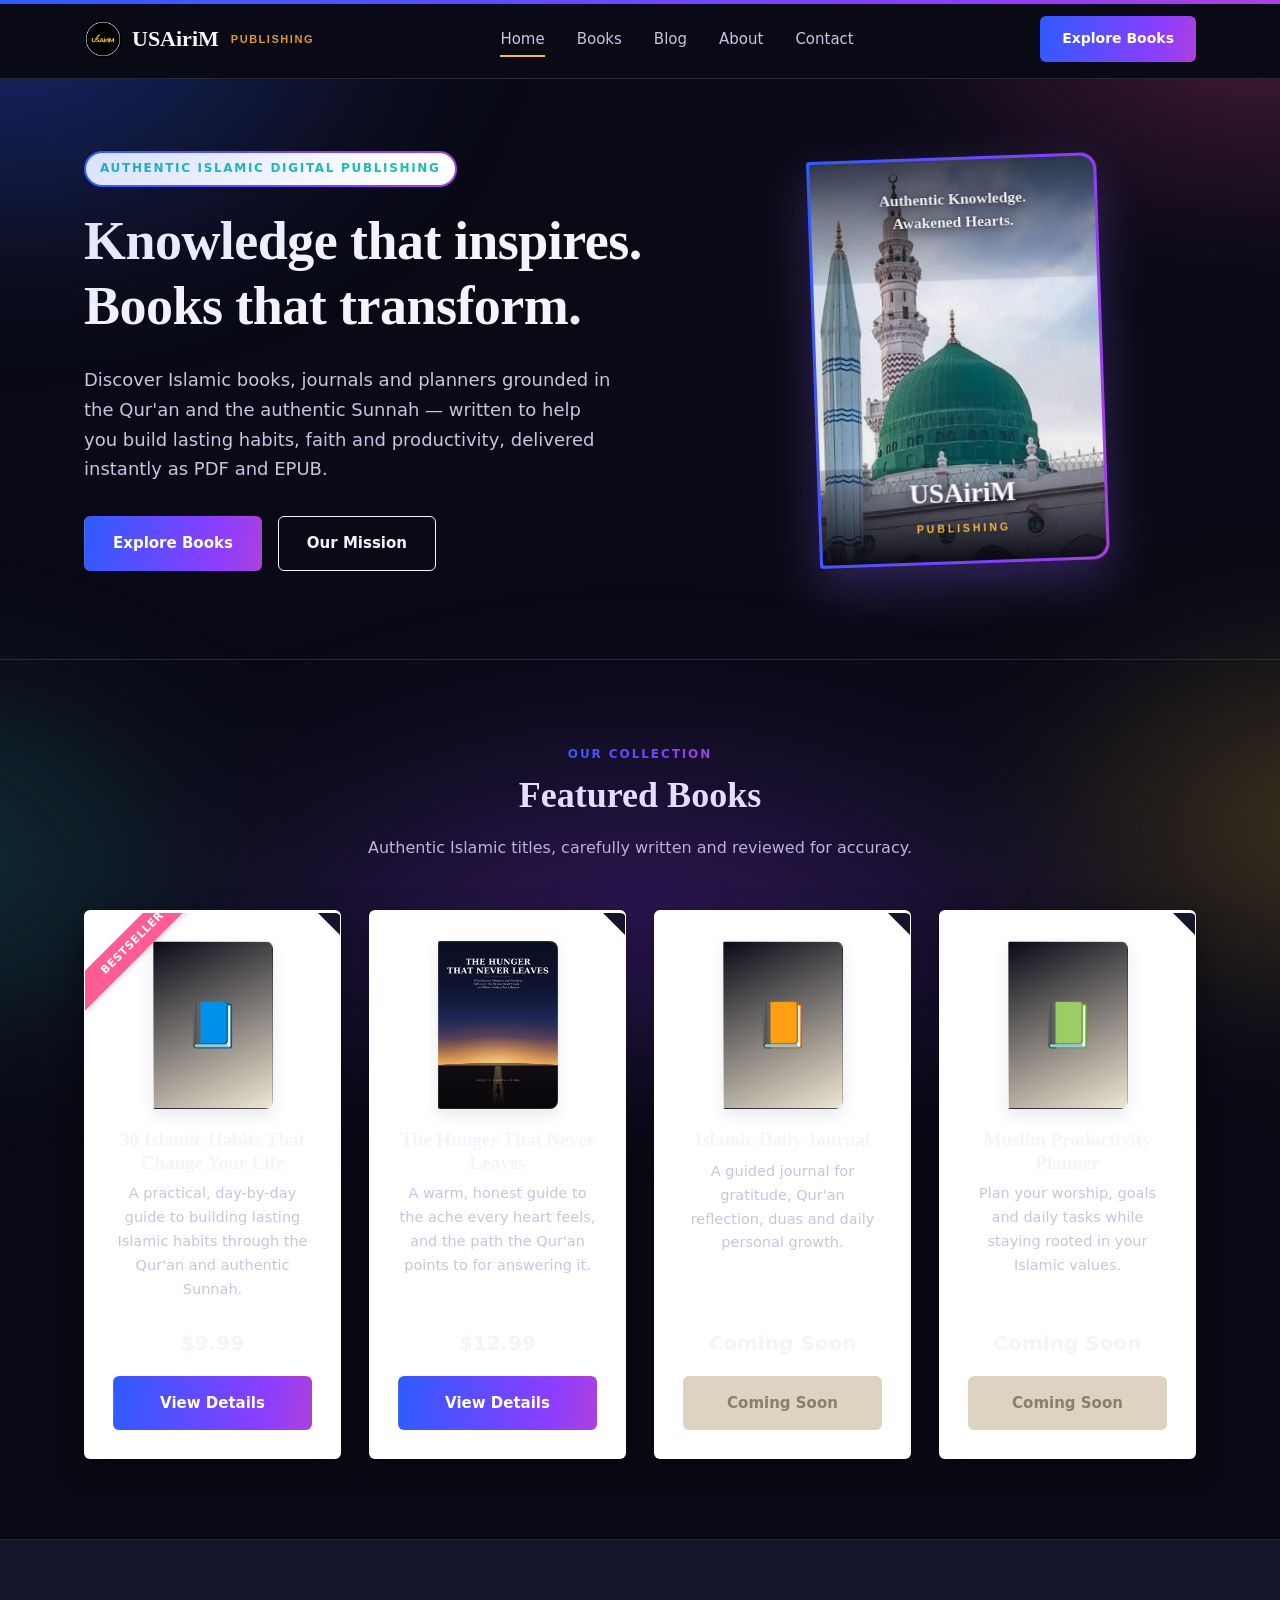
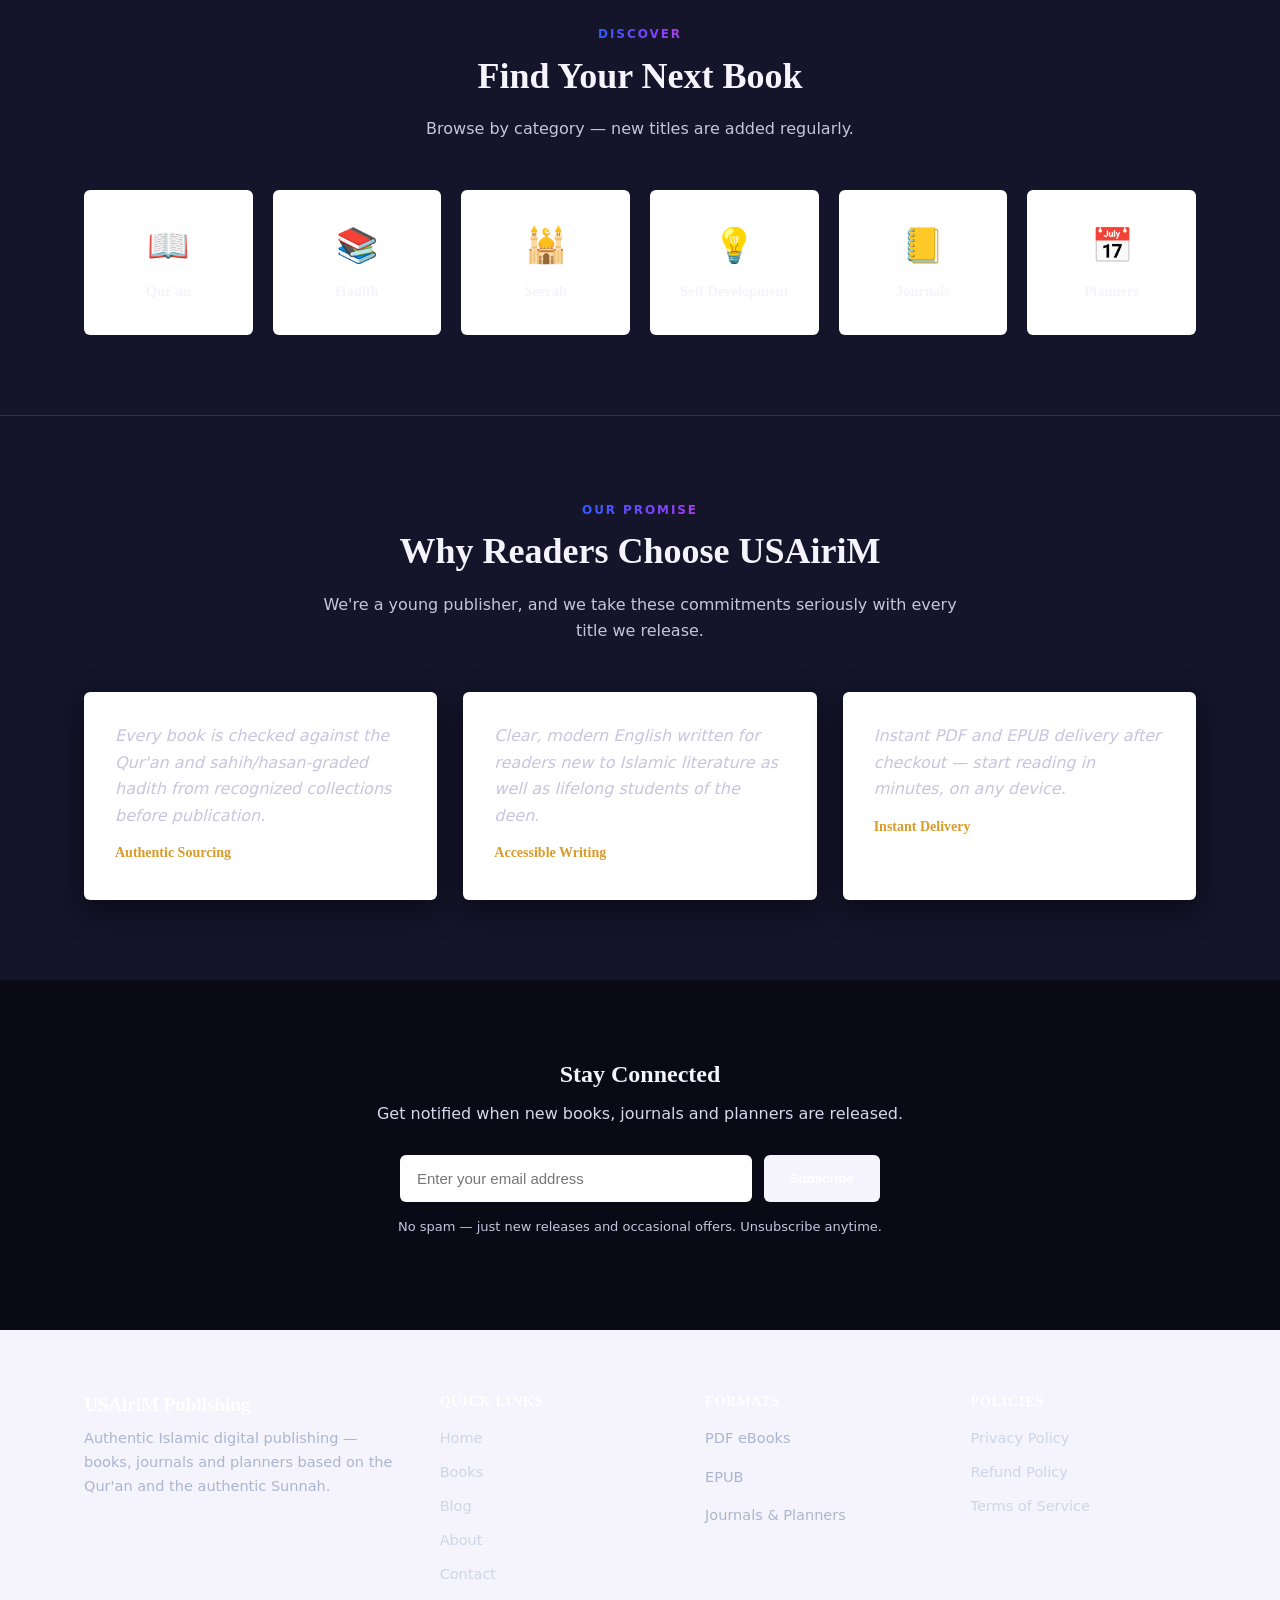
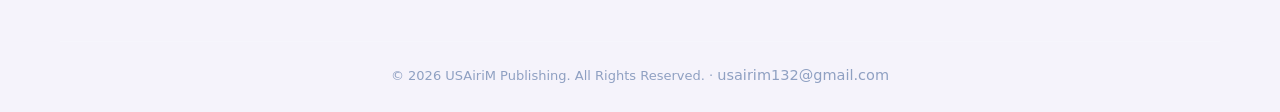
==== commit 9af1e56f: "Updated" ====
--- a/index.html
+++ b/index.html
@@ -64,6 +64,7 @@
     <nav class="nav" id="siteNav">
       <a href="index.html" class="active">Home</a>
       <a href="books.html">Books</a>
+      <a href="blog.html">Blog</a>
       <a href="about.html">About</a>
       <a href="contact.html">Contact</a>
     </nav>
@@ -83,76 +84,14 @@
       </div>
     </div>
     <div class="hero-image">
-      <div class="hero-illustration" role="img" aria-label="Masjid an-Nabawi inspired illustration with the USAiriM Publishing slogan: Authentic Knowledge, Awakened Hearts">
-<svg xmlns="http://www.w3.org/2000/svg" viewBox="0 0 340 480" width="100%" height="100%">
-  <defs>
-    <linearGradient id="sky" x1="0" y1="0" x2="0" y2="1">
-      <stop offset="0%" stop-color="#0d1b3a"/>
-      <stop offset="55%" stop-color="#1b2a4a"/>
-      <stop offset="80%" stop-color="#3a3560"/>
-      <stop offset="100%" stop-color="#8a6c3e"/>
-    </linearGradient>
-    <linearGradient id="dome" x1="0" y1="0" x2="0" y2="1">
-      <stop offset="0%" stop-color="#1f6a5c"/>
-      <stop offset="100%" stop-color="#0f5257"/>
-    </linearGradient>
-    <linearGradient id="gold" x1="0" y1="0" x2="1" y2="0">
-      <stop offset="0%" stop-color="#d8b877"/>
-      <stop offset="100%" stop-color="#b08d57"/>
-    </linearGradient>
-  </defs>
-
-  <rect width="340" height="480" fill="url(#sky)"/>
-
-  <!-- stars -->
-  <g fill="#f5ecd8" opacity="0.8">
-    <circle cx="35" cy="45" r="1.4"/>
-    <circle cx="80" cy="75" r="1"/>
-    <circle cx="140" cy="35" r="1.6"/>
-    <circle cx="200" cy="60" r="1"/>
-    <circle cx="255" cy="40" r="1.3"/>
-    <circle cx="300" cy="80" r="1"/>
-    <circle cx="60" cy="110" r="1"/>
-    <circle cx="270" cy="115" r="1.2"/>
-  </g>
-
-  <!-- slogan -->
-  <text x="170" y="70" text-anchor="middle" font-family="Georgia, 'Times New Roman', serif" font-size="17.5" fill="#f5ecd8" font-weight="700" letter-spacing="0.5">Authentic Knowledge.</text>
-  <text x="170" y="94" text-anchor="middle" font-family="Georgia, 'Times New Roman', serif" font-size="17.5" fill="#f5ecd8" font-weight="700" letter-spacing="0.5">Awakened Hearts.</text>
-  <line x1="130" y1="110" x2="210" y2="110" stroke="url(#gold)" stroke-width="1"/>
-
-  <!-- minarets -->
-  <g fill="#14213e">
-    <rect x="58" y="230" width="12" height="150"/>
-    <polygon points="58,230 70,230 64,214"/>
-    <circle cx="64" cy="208" r="4"/>
-    <rect x="270" y="230" width="12" height="150"/>
-    <polygon points="270,230 282,230 276,214"/>
-    <circle cx="276" cy="208" r="4"/>
-  </g>
-
-  <!-- main dome building -->
-  <g>
-    <rect x="110" y="300" width="120" height="80" fill="#14213e"/>
-    <rect x="118" y="300" width="8" height="80" fill="#0d1730"/>
-    <rect x="214" y="300" width="8" height="80" fill="#0d1730"/>
-    <!-- arched doorway -->
-    <path d="M158 380 L158 345 A12 12 0 0 1 182 345 L182 380 Z" fill="url(#gold)" opacity="0.85"/>
-    <!-- dome -->
-    <path d="M130 300 C130 255 150 225 170 225 C190 225 210 255 210 300 Z" fill="url(#dome)"/>
-    <rect x="166" y="200" width="8" height="28" fill="#14213e"/>
-    <!-- crescent -->
-    <path d="M170 188 a10 10 0 1 0 8 16 a8 8 0 1 1 -8 -16 Z" fill="url(#gold)"/>
-  </g>
-
-  <!-- ground -->
-  <rect x="0" y="380" width="340" height="100" fill="#0b1120"/>
-
-  <!-- USAiriM wordmark -->
-  <text x="170" y="430" text-anchor="middle" font-family="Georgia, 'Times New Roman', serif" font-size="30" fill="#f5ecd8" font-weight="700">USAiriM</text>
-  <text x="170" y="452" text-anchor="middle" font-family="'Inter', sans-serif" font-size="11" letter-spacing="3" fill="#b08d57" font-weight="600">PUBLISHING</text>
-</svg>
-
+      <div class="hero-photo-frame">
+        <div class="hero-photo-cover" role="img" aria-label="Masjid an-Nabawi with the USAiriM Publishing slogan: Authentic Knowledge, Awakened Hearts">
+          <div class="cover-slogan">Authentic Knowledge.<br>Awakened Hearts.</div>
+          <div class="cover-wordmark">
+            <div class="cover-name">USAiriM</div>
+            <div class="cover-tag">PUBLISHING</div>
+          </div>
+        </div>
       </div>
     </div>
   </div>
@@ -268,6 +207,7 @@
       <h4>Quick Links</h4>
       <a href="index.html">Home</a>
       <a href="books.html">Books</a>
+      <a href="blog.html">Blog</a>
       <a href="about.html">About</a>
       <a href="contact.html">Contact</a>
     </div>
--- a/style.css
+++ b/style.css
@@ -3,31 +3,34 @@
    Design tokens
    ========================================================= */
 :root{
-  --ink:#1B2A4A;          /* primary heading / dark ink */
-  --ink-soft:#33456b;
-  --parchment:#FAF6EE;    /* page background, warm paper */
-  --parchment-deep:#F1EAD9;
-  --gold:#B08D57;         /* manuscript-gold accent, used sparingly */
-  --gold-deep:#8a6c3e;
-  --teal:#0F5257;         /* secondary accent, links/icons */
-  --teal-deep:#0b3d40;
-  --charcoal:#2B2B2B;     /* body text */
-  --clay:#B5482F;         /* rare accent: bestseller ribbon only */
-  --line:#E4DCC8;
+  --ink:#F5F3FB;          /* headings — near-white on the new dark background */
+  --ink-soft:#C7C5DE;     /* secondary text */
+  --parchment:#0A0A16;    /* page background — deep premium black-navy */
+  --parchment-deep:#14142A; /* elevated surface (cards, alt sections) */
+  --gold:#F5B942;         /* accent — bright gold, pops on dark */
+  --gold-deep:#D99B2B;
+  --teal:#33E6D8;         /* accent — bright cyan-teal for links */
+  --teal-deep:#1FBFB2;
+  --charcoal:#D9D7EC;     /* body text on dark background */
+  --clay:#FF5C93;         /* rare accent — bestseller ribbon, hot pink */
+  --line:rgba(255,255,255,0.12);
   --radius:6px;
-  --shadow:0 10px 30px rgba(27,42,74,0.08);
-  --shadow-lift:0 16px 40px rgba(27,42,74,0.14);
+  --shadow:0 10px 30px rgba(0,0,0,0.45);
+  --shadow-lift:0 18px 46px rgba(139,92,246,0.30);
   --maxw:1160px;
 
-  /* Animated multi-colour accent gradient (blue/purple/pink/yellow)
-     Used on accents only, not as a full-page wash, so the
-     bookstore stays readable and professional. */
-  --rainbow: linear-gradient(100deg,#3E6BE0,#8B5CF6,#EC5FA3,#F5B942,#3E6BE0);
+  /* Bold multi-colour brand gradient — blue / purple / pink / yellow,
+     used boldly across buttons, headings and accents for a premium look. */
+  --rainbow: linear-gradient(100deg,#2E5CFF,#8B3DFF,#EC4899,#FFC93C,#2E5CFF);
 }
 
 @keyframes rainbowShift{
   0%{background-position:0% 50%;}
   100%{background-position:200% 50%;}
+}
+@keyframes auroraDrift{
+  0%{transform:translate(0,0) scale(1);}
+  100%{transform:translate(4%,-3%) scale(1.1);}
 }
 
 .rainbow-text{
@@ -44,6 +47,23 @@
   background:var(--rainbow);
   background-size:300% 300%;
   animation:rainbowShift 6s linear infinite;
+}
+
+/* Fixed, softly-animated colour wash behind the whole site */
+body::before{
+  content:"";
+  position:fixed;
+  inset:-15%;
+  z-index:0;
+  background:
+    radial-gradient(38% 30% at 12% 15%, rgba(46,92,255,0.40), transparent 70%),
+    radial-gradient(34% 28% at 88% 12%, rgba(236,72,153,0.34), transparent 70%),
+    radial-gradient(46% 36% at 50% 95%, rgba(139,61,255,0.34), transparent 70%),
+    radial-gradient(30% 26% at 92% 82%, rgba(255,201,60,0.26), transparent 70%),
+    radial-gradient(30% 26% at 6% 85%, rgba(51,230,216,0.22), transparent 70%);
+  filter:blur(70px);
+  animation:auroraDrift 22s ease-in-out infinite alternate;
+  pointer-events:none;
 }
 
 @font-face{ /* system-safe fallbacks act as our type stack */
@@ -264,16 +284,58 @@
   pointer-events:none;
 }
 
-/* Manuscript-page hero visual (signature element) */
+/* Hero visual — real photograph with a rainbow frame and overlaid title text */
 .hero-image{display:flex;justify-content:center;}
-.hero-illustration{
-  width:280px;
-  border-radius:2px 10px 10px 2px;
-  overflow:hidden;
+.hero-photo-frame{
+  width:290px;
+  padding:3px;
+  border-radius:3px 16px 16px 3px;
+  background:var(--rainbow);
+  background-size:300% 300%;
+  animation:rainbowShift 10s linear infinite;
   box-shadow:var(--shadow-lift);
   transform:rotate(-2deg);
 }
-.hero-illustration svg{display:block;width:100%;height:auto;}
+.hero-photo-cover{
+  position:relative;
+  width:100%;
+  aspect-ratio:460/650;
+  border-radius:2px 14px 14px 2px;
+  overflow:hidden;
+  background-image:url("[data-uri]");
+  background-size:cover;
+  background-position:center;
+}
+.hero-photo-cover .cover-slogan{
+  position:absolute;top:7%;left:8%;right:8%;
+  text-align:center;
+  font-family:"Georgia","Iowan Old Style",serif;
+  font-weight:700;
+  font-size:15.5px;
+  line-height:1.45;
+  color:#F7F5FF;
+  text-shadow:0 2px 12px rgba(0,0,0,0.75),0 0 2px rgba(0,0,0,0.6);
+}
+.hero-photo-cover .cover-wordmark{
+  position:absolute;bottom:6%;left:0;right:0;
+  text-align:center;
+}
+.hero-photo-cover .cover-name{
+  font-family:"Georgia","Iowan Old Style",serif;
+  font-weight:700;
+  font-size:27px;
+  color:#F7F5FF;
+  text-shadow:0 2px 14px rgba(0,0,0,0.85);
+}
+.hero-photo-cover .cover-tag{
+  font-family:"Inter",sans-serif;
+  font-size:10.5px;
+  letter-spacing:.28em;
+  font-weight:700;
+  color:var(--gold);
+  margin-top:4px;
+  text-shadow:0 1px 8px rgba(0,0,0,0.7);
+}
 .book-mockup{
   position:relative;
   width:230px;height:320px;
@@ -540,6 +602,80 @@
 .contact-form textarea{resize:vertical;min-height:120px;}
 .contact-form button{margin-top:20px;border:none;cursor:pointer;}
 .faq-item{border-bottom:1px solid var(--line);padding:18px 0;}
+
+/* Article meta + table of contents (blog posts) */
+.article-meta{
+  display:flex;gap:16px;flex-wrap:wrap;align-items:center;
+  color:var(--ink-soft);font-size:13.5px;margin-top:10px;
+}
+.article-meta span{display:flex;align-items:center;gap:6px;}
+.toc{
+  background:var(--parchment-deep);
+  border:1px solid var(--line);
+  border-radius:var(--radius);
+  padding:20px 24px;
+  margin:28px 0;
+}
+.toc h2{font-size:14px;margin:0 0 10px;text-transform:uppercase;letter-spacing:.08em;}
+.toc ol{margin:0;padding-left:20px;}
+.toc a{color:var(--teal);}
+
+/* FAQ section shared across blog + product pages */
+.faq-section{margin-top:44px;border-top:1px solid var(--line);padding-top:32px;}
+.faq-section h2{font-size:20px;}
+
+/* Reading progress bar */
+#readingProgress{
+  position:fixed;top:0;left:0;height:3px;width:0%;
+  background:var(--rainbow);background-size:300% 300%;
+  animation:rainbowShift 6s linear infinite;
+  z-index:200;transition:width .1s linear;
+}
+
+/* Breadcrumbs */
+.breadcrumbs{font-size:13px;color:var(--ink-soft);margin-bottom:10px;}
+.breadcrumbs a{color:var(--ink-soft);}
+.breadcrumbs a:hover{color:var(--teal);}
+
+/* Sticky table of contents on wide screens */
+@media (min-width:900px){
+  .toc{position:sticky;top:98px;}
+}
+
+/* Share row */
+.share-row{display:flex;gap:10px;flex-wrap:wrap;margin:28px 0;align-items:center;}
+.share-row span{font-size:13px;color:var(--ink-soft);margin-right:4px;}
+.share-btn{
+  display:inline-flex;align-items:center;justify-content:center;
+  width:36px;height:36px;border-radius:50%;
+  background:var(--parchment-deep);border:1px solid var(--line);
+  color:var(--ink-soft);font-size:15px;cursor:pointer;
+  transition:transform .15s ease, border-color .15s ease;
+}
+.share-btn:hover{transform:translateY(-2px);border-color:var(--teal);color:var(--teal);}
+
+/* Copy-quote floating button */
+#copyQuoteBtn{
+  position:absolute;display:none;
+  background:var(--ink);color:var(--parchment);
+  font-size:12.5px;font-weight:600;padding:8px 14px;border-radius:6px;
+  cursor:pointer;z-index:150;box-shadow:var(--shadow-lift);
+}
+
+/* Like / bookmark controls */
+.reader-actions{display:flex;gap:14px;margin:20px 0;}
+.reader-actions button{
+  display:flex;align-items:center;gap:6px;
+  background:var(--parchment-deep);border:1px solid var(--line);
+  color:var(--ink-soft);padding:9px 16px;border-radius:999px;
+  font-size:13.5px;cursor:pointer;transition:border-color .15s ease,color .15s ease;
+}
+.reader-actions button.active{border-color:var(--clay);color:var(--clay);}
+.reader-actions button:hover{border-color:var(--teal);color:var(--teal);}
+
+/* Related content */
+.related-section{margin-top:48px;border-top:1px solid var(--line);padding-top:32px;}
+.related-section h2{font-size:20px;margin-bottom:18px;}
 .faq-item h3{font-size:16px;margin-bottom:8px;}
 
 /* =========================================================
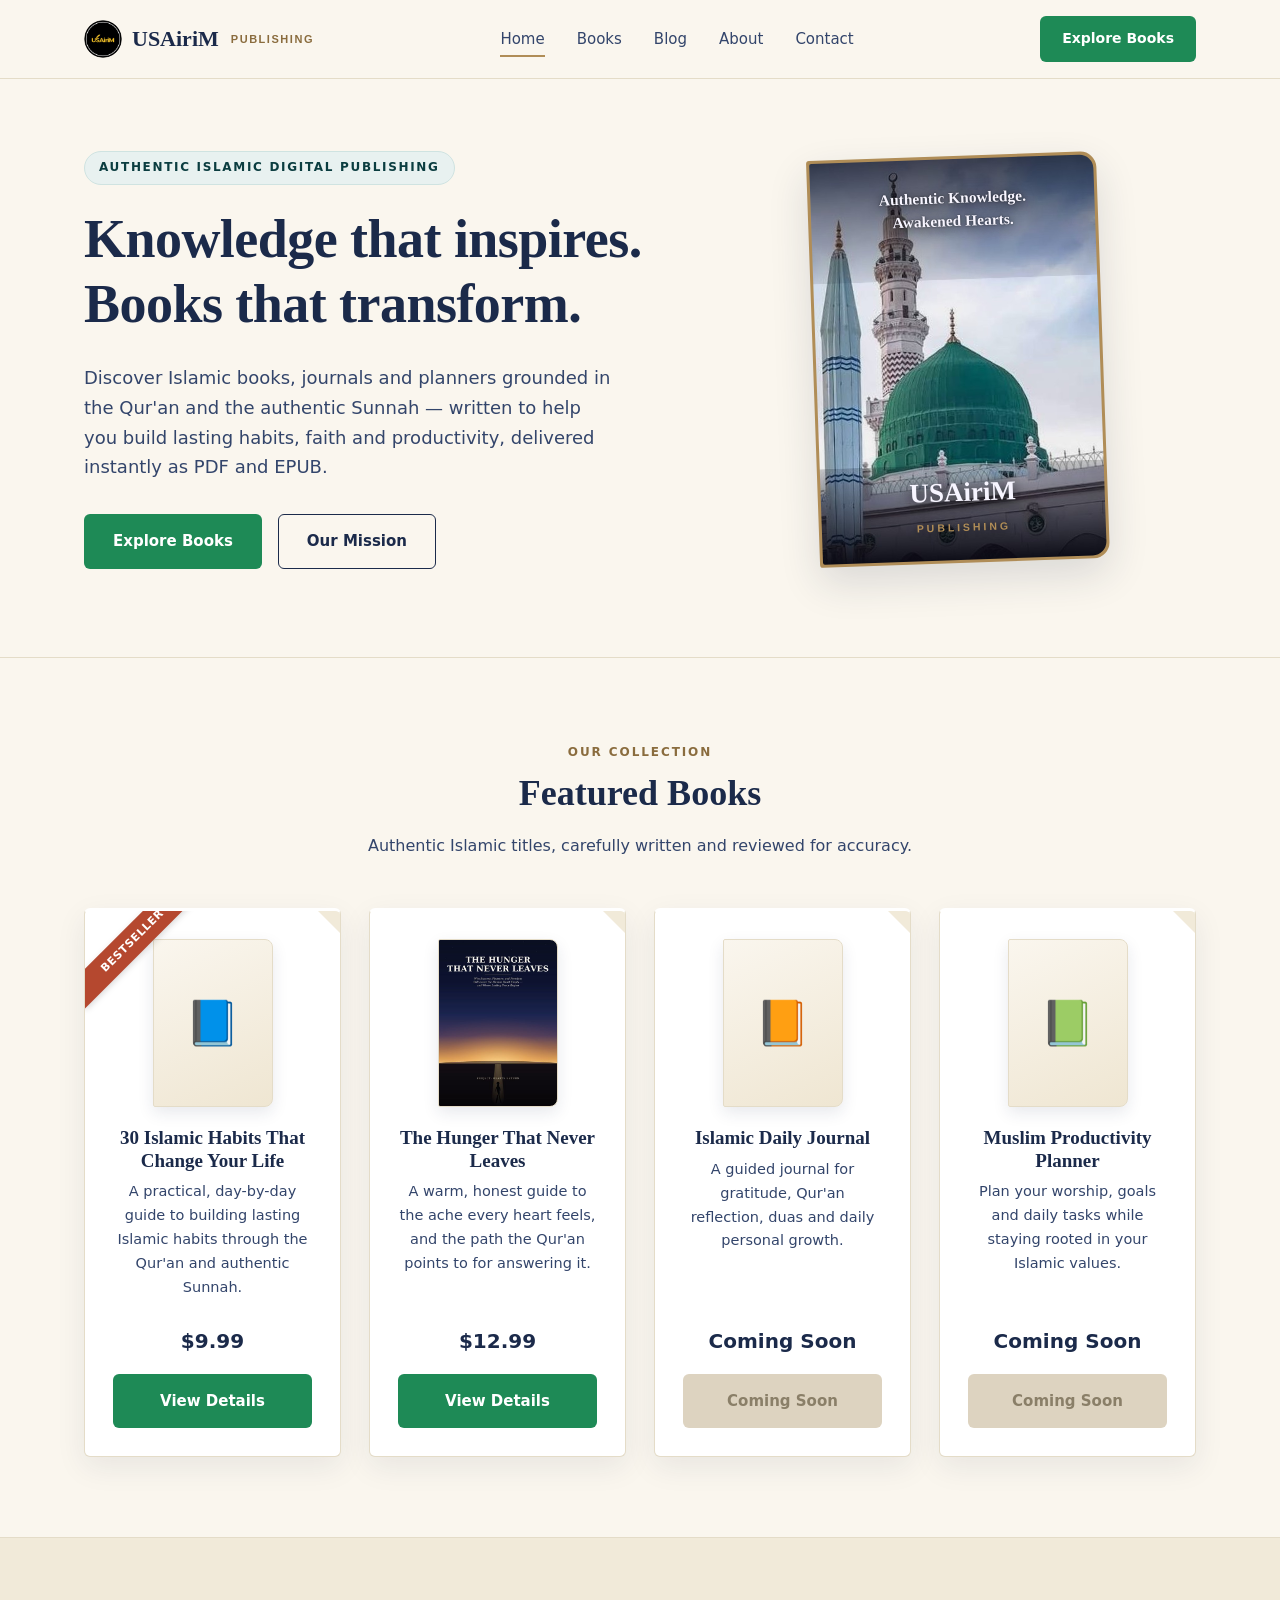
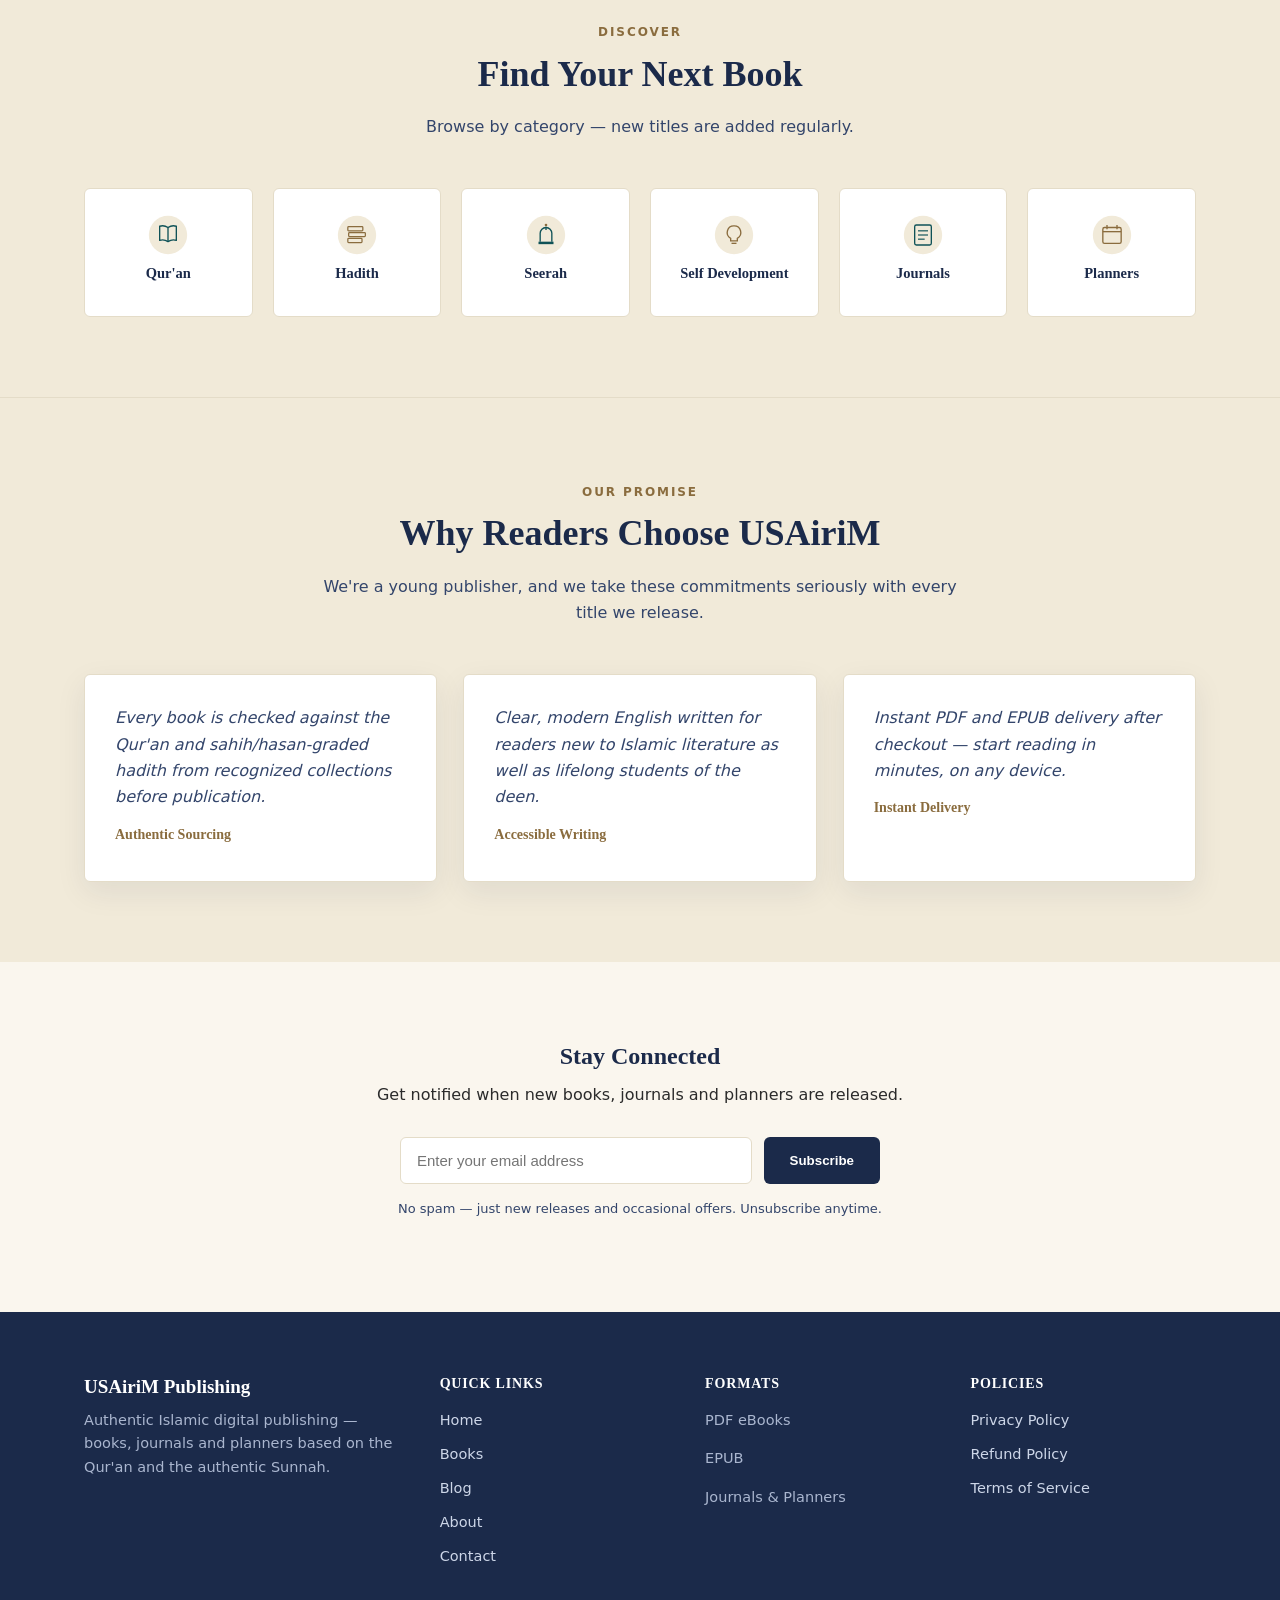
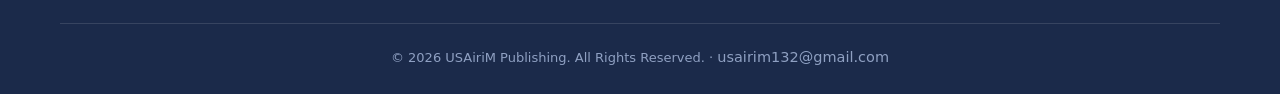
==== commit ff6d6473: "۔۔۔" ====
--- a/index.html
+++ b/index.html
@@ -151,12 +151,30 @@
       <p>Browse by category — new titles are added regularly.</p>
     </div>
     <div class="categories">
-      <div class="category-card">📖<h3>Qur'an</h3></div>
-      <div class="category-card">📚<h3>Hadith</h3></div>
-      <div class="category-card">🕌<h3>Seerah</h3></div>
-      <div class="category-card">💡<h3>Self Development</h3></div>
-      <div class="category-card">📒<h3>Journals</h3></div>
-      <div class="category-card">📅<h3>Planners</h3></div>
+      <div class="category-card">
+        <svg viewBox="0 0 48 48" width="40" height="40" aria-hidden="true"><circle cx="24" cy="24" r="23" fill="#F1EAD9"/><path d="M24 15c-3-2-7-2.5-10-1.5v17c3-1 7-.5 10 1.5 3-2 7-2.5 10-1.5v-17c-3-1-7-.5-10 1.5z" fill="none" stroke="#0F5257" stroke-width="1.6" stroke-linejoin="round"/><line x1="24" y1="15" x2="24" y2="32" stroke="#0F5257" stroke-width="1.6"/></svg>
+        <h3>Qur'an</h3>
+      </div>
+      <div class="category-card">
+        <svg viewBox="0 0 48 48" width="40" height="40" aria-hidden="true"><circle cx="24" cy="24" r="23" fill="#F1EAD9"/><rect x="13" y="14" width="18" height="5" rx="1" fill="none" stroke="#8a6c3e" stroke-width="1.5"/><rect x="14" y="21" width="20" height="5" rx="1" fill="none" stroke="#8a6c3e" stroke-width="1.5"/><rect x="13" y="28" width="17" height="5" rx="1" fill="none" stroke="#8a6c3e" stroke-width="1.5"/></svg>
+        <h3>Hadith</h3>
+      </div>
+      <div class="category-card">
+        <svg viewBox="0 0 48 48" width="40" height="40" aria-hidden="true"><circle cx="24" cy="24" r="23" fill="#F1EAD9"/><path d="M17 32V22a7 7 0 0 1 14 0v10" fill="none" stroke="#0F5257" stroke-width="1.6"/><rect x="15" y="32" width="18" height="3" fill="#0F5257"/><line x1="24" y1="14" x2="24" y2="18" stroke="#0F5257" stroke-width="1.6"/><circle cx="24" cy="12" r="1.6" fill="#8a6c3e"/></svg>
+        <h3>Seerah</h3>
+      </div>
+      <div class="category-card">
+        <svg viewBox="0 0 48 48" width="40" height="40" aria-hidden="true"><circle cx="24" cy="24" r="23" fill="#F1EAD9"/><path d="M24 13a8 8 0 0 0-4 15v3h8v-3a8 8 0 0 0-4-15z" fill="none" stroke="#8a6c3e" stroke-width="1.6"/><line x1="21" y1="34" x2="27" y2="34" stroke="#8a6c3e" stroke-width="1.6"/></svg>
+        <h3>Self Development</h3>
+      </div>
+      <div class="category-card">
+        <svg viewBox="0 0 48 48" width="40" height="40" aria-hidden="true"><circle cx="24" cy="24" r="23" fill="#F1EAD9"/><rect x="14" y="12" width="20" height="24" rx="2" fill="none" stroke="#0F5257" stroke-width="1.6"/><line x1="18" y1="19" x2="30" y2="19" stroke="#0F5257" stroke-width="1.4"/><line x1="18" y1="24" x2="30" y2="24" stroke="#0F5257" stroke-width="1.4"/><line x1="18" y1="29" x2="26" y2="29" stroke="#0F5257" stroke-width="1.4"/></svg>
+        <h3>Journals</h3>
+      </div>
+      <div class="category-card">
+        <svg viewBox="0 0 48 48" width="40" height="40" aria-hidden="true"><circle cx="24" cy="24" r="23" fill="#F1EAD9"/><rect x="13" y="15" width="22" height="19" rx="2" fill="none" stroke="#8a6c3e" stroke-width="1.6"/><line x1="13" y1="20" x2="35" y2="20" stroke="#8a6c3e" stroke-width="1.6"/><line x1="18" y1="12" x2="18" y2="17" stroke="#8a6c3e" stroke-width="1.6"/><line x1="30" y1="12" x2="30" y2="17" stroke="#8a6c3e" stroke-width="1.6"/></svg>
+        <h3>Planners</h3>
+      </div>
     </div>
   </div>
 </section>
--- a/style.css
+++ b/style.css
@@ -3,67 +3,32 @@
    Design tokens
    ========================================================= */
 :root{
-  --ink:#F5F3FB;          /* headings — near-white on the new dark background */
-  --ink-soft:#C7C5DE;     /* secondary text */
-  --parchment:#0A0A16;    /* page background — deep premium black-navy */
-  --parchment-deep:#14142A; /* elevated surface (cards, alt sections) */
-  --gold:#F5B942;         /* accent — bright gold, pops on dark */
-  --gold-deep:#D99B2B;
-  --teal:#33E6D8;         /* accent — bright cyan-teal for links */
-  --teal-deep:#1FBFB2;
-  --charcoal:#D9D7EC;     /* body text on dark background */
-  --clay:#FF5C93;         /* rare accent — bestseller ribbon, hot pink */
-  --line:rgba(255,255,255,0.12);
+  --ink:#1B2A4A;          /* primary heading / dark ink */
+  --ink-soft:#33456b;
+  --parchment:#FAF6EE;    /* page background, warm paper */
+  --parchment-deep:#F1EAD9;
+  --gold:#B08D57;         /* manuscript-gold accent, used sparingly */
+  --gold-deep:#8a6c3e;
+  --teal:#0F5257;         /* secondary accent, links/icons */
+  --teal-deep:#0b3d40;
+  --charcoal:#2B2B2B;     /* body text */
+  --clay:#B5482F;         /* rare accent: bestseller ribbon only */
+  --line:#E4DCC8;
   --radius:6px;
-  --shadow:0 10px 30px rgba(0,0,0,0.45);
-  --shadow-lift:0 18px 46px rgba(139,92,246,0.30);
+  --shadow:0 10px 30px rgba(27,42,74,0.08);
+  --shadow-lift:0 16px 40px rgba(27,42,74,0.14);
   --maxw:1160px;
 
-  /* Bold multi-colour brand gradient — blue / purple / pink / yellow,
-     used boldly across buttons, headings and accents for a premium look. */
-  --rainbow: linear-gradient(100deg,#2E5CFF,#8B3DFF,#EC4899,#FFC93C,#2E5CFF);
-}
-
-@keyframes rainbowShift{
-  0%{background-position:0% 50%;}
-  100%{background-position:200% 50%;}
-}
-@keyframes auroraDrift{
-  0%{transform:translate(0,0) scale(1);}
-  100%{transform:translate(4%,-3%) scale(1.1);}
+  /* Brand green — used for all primary buttons/CTAs */
+  --green:#1E8A56;
+  --green-deep:#166B43;
 }
 
 .rainbow-text{
-  background:var(--rainbow);
-  background-size:300% 300%;
-  -webkit-background-clip:text;
-  background-clip:text;
-  color:transparent;
-  animation:rainbowShift 8s linear infinite;
+  color:var(--gold-deep);
 }
 .rainbow-bar{
-  height:4px;
-  width:100%;
-  background:var(--rainbow);
-  background-size:300% 300%;
-  animation:rainbowShift 6s linear infinite;
-}
-
-/* Fixed, softly-animated colour wash behind the whole site */
-body::before{
-  content:"";
-  position:fixed;
-  inset:-15%;
-  z-index:0;
-  background:
-    radial-gradient(38% 30% at 12% 15%, rgba(46,92,255,0.40), transparent 70%),
-    radial-gradient(34% 28% at 88% 12%, rgba(236,72,153,0.34), transparent 70%),
-    radial-gradient(46% 36% at 50% 95%, rgba(139,61,255,0.34), transparent 70%),
-    radial-gradient(30% 26% at 92% 82%, rgba(255,201,60,0.26), transparent 70%),
-    radial-gradient(30% 26% at 6% 85%, rgba(51,230,216,0.22), transparent 70%);
-  filter:blur(70px);
-  animation:auroraDrift 22s ease-in-out infinite alternate;
-  pointer-events:none;
+  display:none;
 }
 
 @font-face{ /* system-safe fallbacks act as our type stack */
@@ -103,12 +68,7 @@
   text-transform:uppercase;
   font-weight:700;
   margin-bottom:10px;
-  background:var(--rainbow);
-  background-size:300% 300%;
-  -webkit-background-clip:text;
-  background-clip:text;
-  color:transparent;
-  animation:rainbowShift 8s linear infinite;
+  color:var(--gold-deep);
 }
 
 /* =========================================================
@@ -178,17 +138,15 @@
 }
 .nav a:hover::after,.nav a.active::after{transform:scaleX(1);}
 .nav-btn{
-  background:var(--rainbow);
-  background-size:300% 300%;
-  animation:rainbowShift 8s linear infinite;
+  background:var(--green);
   color:#fff !important;
   padding:11px 22px;
   border-radius:var(--radius);
   font-size:14px;
   font-weight:600;
-  transition:filter .2s ease;
-}
-.nav-btn:hover{filter:brightness(0.92);}
+  transition:background .2s ease;
+}
+.nav-btn:hover{background:var(--green-deep);}
 .nav-toggle{display:none;}
 
 @media (max-width:760px){
@@ -232,15 +190,11 @@
   text-transform:uppercase;
   font-weight:700;
   color:var(--teal-deep);
+  background:#e8f1f0;
+  border:1px solid #cfe3e1;
   padding:6px 14px;
   border-radius:999px;
   margin-bottom:22px;
-  border:2px solid transparent;
-  background-image:linear-gradient(#fff,#fff),var(--rainbow);
-  background-origin:border-box;
-  background-clip:padding-box, border-box;
-  background-size:100% 100%, 300% 300%;
-  animation:rainbowShift 6s linear infinite;
 }
 .hero h1{
   font-size:clamp(34px,5vw,54px);
@@ -264,13 +218,11 @@
   transition:transform .15s ease, background .2s ease, color .2s ease;
 }
 .btn-primary,.buy-btn,.buy-now,.button,.btn{
-  background:var(--rainbow);
-  background-size:300% 300%;
-  animation:rainbowShift 8s linear infinite;
+  background:var(--green);
   color:#fff !important;
 }
 .btn-primary:hover,.buy-btn:hover,.buy-now:hover,.button:hover,.btn:hover{
-  filter:brightness(0.93);
+  background:var(--green-deep);
   transform:translateY(-1px);
 }
 .btn-secondary{
@@ -284,15 +236,13 @@
   pointer-events:none;
 }
 
-/* Hero visual — real photograph with a rainbow frame and overlaid title text */
+/* Hero visual — real photograph with a gold frame and overlaid title text */
 .hero-image{display:flex;justify-content:center;}
 .hero-photo-frame{
   width:290px;
   padding:3px;
   border-radius:3px 16px 16px 3px;
-  background:var(--rainbow);
-  background-size:300% 300%;
-  animation:rainbowShift 10s linear infinite;
+  background:var(--gold);
   box-shadow:var(--shadow-lift);
   transform:rotate(-2deg);
 }
@@ -373,14 +323,8 @@
 .discover{background:var(--parchment-deep);border-bottom:1px solid var(--line);}
 .section-title{max-width:640px;margin:0 auto 48px;text-align:center;}
 .section-title span{
-  font-size:12px;letter-spacing:.16em;text-transform:uppercase;font-weight:700;
-  display:inline-block;
-  background:var(--rainbow);
-  background-size:300% 300%;
-  -webkit-background-clip:text;
-  background-clip:text;
-  color:transparent;
-  animation:rainbowShift 8s linear infinite;
+  font-size:12px;letter-spacing:.16em;text-transform:uppercase;
+  color:var(--gold-deep);font-weight:700;
 }
 .section-title h2{font-size:clamp(26px,3.4vw,36px);margin-top:8px;}
 .section-title p{color:var(--ink-soft);margin-top:10px;}
@@ -407,14 +351,7 @@
 }
 .book-card:hover{transform:translateY(-4px);box-shadow:var(--shadow-lift);}
 .book-card{border-top:3px solid transparent;}
-.book-card:hover{
-  border-top-color:transparent;
-  background-image:linear-gradient(#fff,#fff),var(--rainbow);
-  background-origin:border-box;
-  background-clip:padding-box, border-box;
-  background-size:100% 100%, 300% 300%;
-  animation:rainbowShift 6s linear infinite;
-}
+.book-card:hover{border-top-color:var(--gold);}
 .book-card::before{ /* dog-eared corner — recurring manuscript motif */
   content:"";
   position:absolute;top:0;right:0;
@@ -476,19 +413,16 @@
 }
 .category-card{
   background:#fff;border:1px solid var(--line);border-radius:var(--radius);
-  padding:26px 12px;text-align:center;font-size:34px;
+  padding:26px 12px;text-align:center;
+  display:flex;flex-direction:column;align-items:center;justify-content:center;
   transition:transform .15s ease, border-color .15s ease;
   cursor:default;
 }
+.category-card svg{display:block;}
 .category-card h3{font-size:14.5px;margin-top:10px;color:var(--ink);}
 .category-card:hover{
   transform:translateY(-3px);
-  border-color:transparent;
-  background-image:linear-gradient(#fff,#fff),var(--rainbow);
-  background-origin:border-box;
-  background-clip:padding-box, border-box;
-  background-size:100% 100%, 300% 300%;
-  animation:rainbowShift 6s linear infinite;
+  border-color:var(--gold);
 }
 #noResults{display:none;text-align:center;color:var(--ink-soft);padding:20px 0;}
 
@@ -505,14 +439,8 @@
   box-shadow:var(--shadow-lift);
 }
 .product-category{
-  font-size:12px;letter-spacing:.12em;text-transform:uppercase;font-weight:700;
-  display:inline-block;
-  background:var(--rainbow);
-  background-size:300% 300%;
-  -webkit-background-clip:text;
-  background-clip:text;
-  color:transparent;
-  animation:rainbowShift 8s linear infinite;
+  font-size:12px;letter-spacing:.12em;text-transform:uppercase;
+  color:var(--teal-deep);font-weight:700;
 }
 .product-info h1{margin-top:10px;font-size:clamp(26px,3.6vw,36px);}
 .rating{color:var(--gold-deep);font-size:15px;margin:12px 0;}
@@ -627,8 +555,7 @@
 /* Reading progress bar */
 #readingProgress{
   position:fixed;top:0;left:0;height:3px;width:0%;
-  background:var(--rainbow);background-size:300% 300%;
-  animation:rainbowShift 6s linear infinite;
+  background:var(--gold);
   z-index:200;transition:width .1s linear;
 }
 
